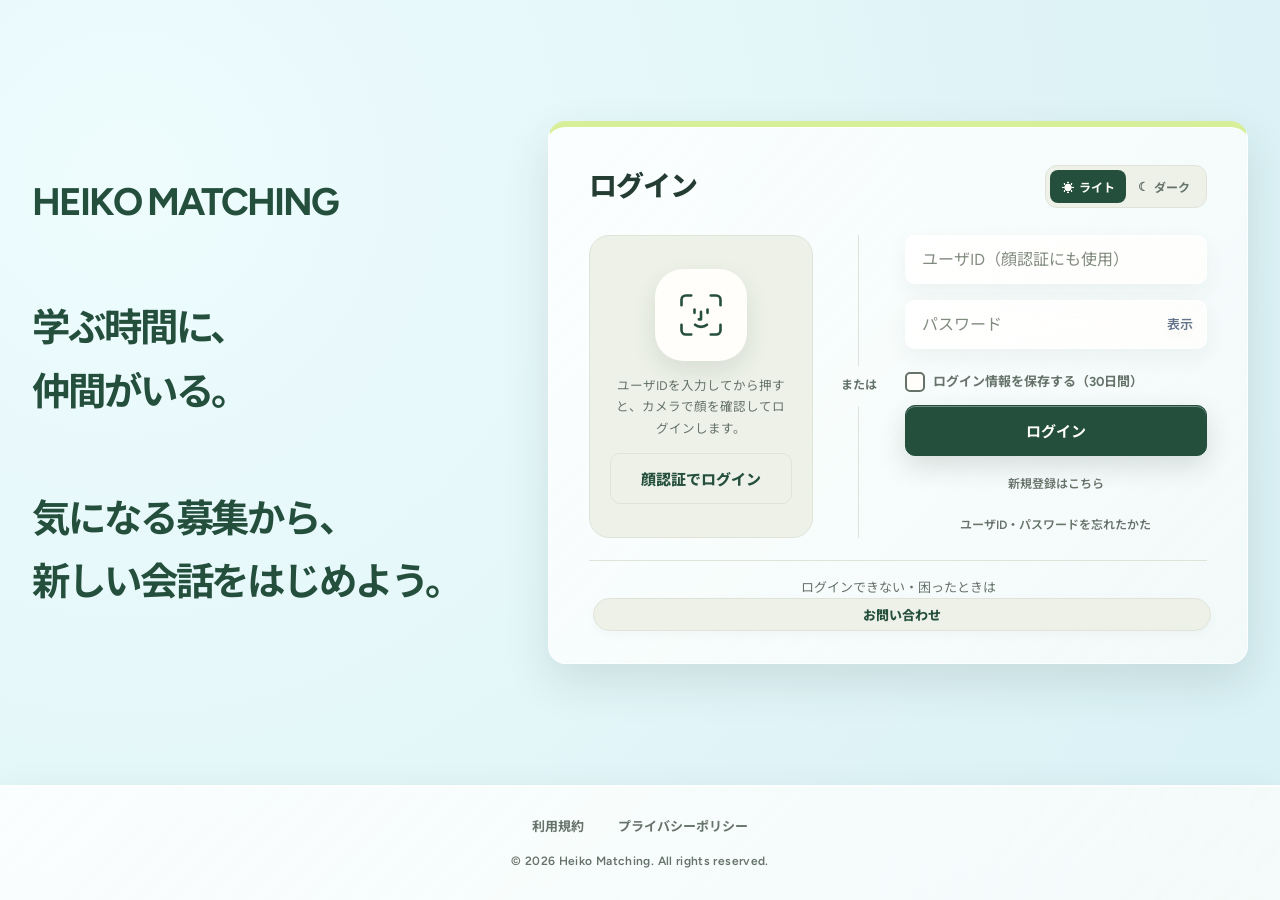
==== index.html @ cdd0db45 "feat: チャットの返信機能、リアクションの分離、スマホのホーム2列表示" ====
<!DOCTYPE html>

<html lang="ja">


<head>

    <meta charset="UTF-8">

    <meta name="viewport" content="width=device-width, initial-scale=1.0">

    <title>ログイン - 平工マッチング</title>


    <link rel="icon" href="icon-192.png">


    <link rel="preconnect" href="https://cdn.jsdelivr.net" crossorigin>

    <style>
        body {

            margin: 0;

            padding: 0;

            display: flex;

            flex-direction: column;

            min-height: 100dvh;

            background: radial-gradient(circle at 10% 20%, rgba(238, 252, 253, 1) 0%, rgba(218, 241, 245, 1) 90%);

            font-family: -apple-system, BlinkMacSystemFont, "Segoe UI", Roboto, "Helvetica Neue", Arial, sans-serif;

            -webkit-font-smoothing: antialiased;

        }


        .login-theme-switch {

            display: flex;

            width: max-content;

            margin: -18px -10px 18px auto;

            padding: 4px;

            border: 1px solid var(--ui-line);

            border-radius: 12px;

            background: var(--ui-soft);

            box-shadow: none;

        }


        .login-theme-switch button {

            display: inline-flex;

            align-items: center;

            justify-content: center;

            gap: 5px;

            width: auto;

            min-width: 76px;

            padding: 8px 10px;

            border-radius: 8px;

            background: transparent;

            color: var(--ui-muted);

            box-shadow: none;

            font-size: 12px;

        }


        .login-theme-switch button:hover {

            transform: none;

            background: var(--ui-paper);

            box-shadow: none;

        }


        .login-theme-switch button.is-active,
        .login-theme-switch button.is-active:hover {

            background: var(--ui-green);

            color: var(--ui-paper);

        }


        html[data-theme="dark"] body[data-page="index"] #form-title {

            color: var(--ui-ink);

        }


        html[data-theme="dark"] body[data-page="index"] .btn-flat,
        html[data-theme="dark"] body[data-page="index"] #auth-status,
        html[data-theme="dark"] body[data-page="index"] #password-rule-note,
        html[data-theme="dark"] body[data-page="index"] .code-hint {

            color: var(--ui-muted) !important;

        }


        html[data-theme="dark"] body[data-page="index"] input::placeholder {

            color: var(--ui-muted) !important;

        }


        html[data-theme="dark"] body[data-page="index"] .page-transition-overlay {

            background-color: var(--ui-bg);

        }


        .login-container {

            flex: 1;

            display: flex;

            justify-content: center;

            align-items: center;

            width: 100%;

            padding: 32px 24px;

            box-sizing: border-box;

        }


        .login-card {

            background-color: rgba(255, 255, 255, 0.85);

            backdrop-filter: blur(20px);

            -webkit-backdrop-filter: blur(20px);

            padding: 40px 32px;

            border-radius: 24px;

            border: 1px solid rgba(255, 255, 255, 0.6);

            box-shadow: 0 4px 6px -1px rgba(0, 0, 0, 0.01),

                0 20px 40px -4px rgba(24, 76, 92, 0.08);

            width: 100%;

            max-width: 400px;

            text-align: center;

            box-sizing: border-box;

        }


        h1 {

            color: #1e293b;

            margin-bottom: 30px;

            font-size: 1.75rem;

            font-weight: 800;

            letter-spacing: -0.02em;

        }


        .input-group {

            text-align: left;

        }


        .password-wrapper,

        .confirm-password-wrapper,

        .name-wrapper {

            position: relative;

            display: flex;

            align-items: center;

            width: 100%;

            box-sizing: border-box;

        }


        .confirm-password-wrapper,

        .name-wrapper {

            display: none;

        }


        input {

            width: 100%;

            padding: 14px 16px;

            margin-bottom: 16px;

            border: 1px solid rgba(0, 0, 0, 0.08);

            border-radius: 12px;

            box-sizing: border-box;

            font-size: 15px;

            background-color: rgba(248, 250, 252, 0.8);

            color: #1e293b;

            transition: all 0.25s cubic-bezier(0.4, 0, 0.2, 1);

            -webkit-appearance: none;

        }


        input::placeholder {

            color: #94a3b8;

        }


        input:focus {

            outline: none;

            border-color: #1cbdc5;

            background-color: #ffffff;

            box-shadow: 0 0 0 4px rgba(28, 189, 197, 0.15);

        }


        .password-input,

        .confirm-password-input {

            width: 100% !important;

            padding-right: 45px;

            box-sizing: border-box;

        }


        .toggle-password-btn,

        .toggle-confirm-btn {

            position: absolute;

            right: 14px;

            width: max-content;

            background: none !important;

            border: none !important;

            cursor: pointer;

            padding: 0;

            color: #64748b;

            font-size: 13px;

            font-weight: 600;

            line-height: 1;

            z-index: 10;

            margin-bottom: 16px;

            transition: color 0.2s;

        }


        .toggle-password-btn:hover,

        .toggle-confirm-btn:hover {

            color: #1cbdc5;

        }


        .message {

            min-height: 20px;

            margin-bottom: 16px;

            font-size: 13px;

            font-weight: 600;

            text-align: center;

        }


        .success {

            color: #10b981;

        }


        .error {

            color: #ef4444;

        }


        button {

            width: 100%;

            padding: 14px;

            border-radius: 12px;

            font-size: 15px;

            font-weight: 700;

            cursor: pointer;

            transition: all 0.25s cubic-bezier(0.4, 0, 0.2, 1);

            border: none;

            display: block;

            box-shadow: 0 4px 12px rgba(0, 0, 0, 0.03);

        }


        .btn-submit-primary {

            background: linear-gradient(135deg, #1a73e8 0%, #1557b0 100%);

            color: white;

            box-shadow: 0 4px 12px rgba(26, 115, 232, 0.2);

        }


        .remember-login-row {

            display: flex;

            align-items: center;

            justify-content: center;

            gap: 8px;

            margin: 0 0 12px;

            color: var(--ui-muted);

            font-size: 13px;

            font-weight: 700;

	            cursor: pointer;

	            position: relative;

        }


        .remember-login-row input {

            position: absolute;

            width: 1px !important;

            height: 1px !important;

            padding: 0 !important;

            margin: 0 !important;

            opacity: 0;

            clip-path: inset(50%);

        }

        .remember-login-checkmark {

            display: inline-grid;

            place-items: center;

            width: 20px;

            height: 20px;

            flex: 0 0 20px;

            border: 2px solid var(--ui-muted);

            border-radius: 5px;

            box-sizing: border-box;

            color: transparent;

            background: var(--ui-paper);

            font-size: 16px;

            font-weight: 900;

            line-height: 1;

            transition: background-color 160ms ease, border-color 160ms ease, color 160ms ease, transform 160ms ease;

        }

        .remember-login-row input:checked + .remember-login-checkmark {

            background: var(--ui-green) !important;

            border-color: var(--ui-green) !important;

            color: #ffffff;

            transform: scale(1.06);

        }

        .remember-login-row input:focus-visible + .remember-login-checkmark {

            outline: 3px solid color-mix(in srgb, var(--ui-green) 35%, transparent);

            outline-offset: 2px;
        }


        #face-login-btn {

            background: linear-gradient(135deg, #1cbdc5 0%, #119299 100%) !important;

            box-shadow: 0 4px 12px rgba(28, 189, 197, 0.25) !important;

            color: white;

        }


        #face-register-btn {

            background: linear-gradient(135deg, #e67e22 0%, #d35400 100%) !important;

            box-shadow: 0 4px 12px rgba(230, 126, 34, 0.25) !important;

            color: white;

        }


        button:hover {

            transform: translateY(-2px);

            opacity: 0.95;

            box-shadow: 0 6px 20px rgba(0, 0, 0, 0.1);

        }


        .btn-flat {

            background-color: transparent;

            color: #64748b;

            text-decoration: none;

            font-size: 13px;

            font-weight: 600;

            margin-top: 14px;

            box-shadow: none;

            display: inline-block;

            width: auto;

            padding: 6px 12px;

            border-radius: 8px;

            transition: all 0.2s ease;

        }


        .btn-flat:hover {

            background-color: rgba(28, 189, 197, 0.08);

            color: #1cbdc5;

            transform: none;

            box-shadow: none;

        }


        .camera-box {

            display: none;

            width: 100%;

            max-width: 400px;

            margin: 0 auto 20px auto;

            border-radius: 16px;

            overflow: hidden;

            box-shadow: 0 10px 25px rgba(28, 189, 197, 0.15);

            position: relative;

            aspect-ratio: 4 / 3;

            border: 2px solid rgba(28, 189, 197, 0.3);

            background-color: #000;

        }


        video {

            width: 100%;

            height: 100%;

            object-fit: cover;

            display: block;

            position: absolute;

            top: 0;

            left: 0;

            z-index: 1;

            background: #000;

        }


        /* 鏡像表示は枠ではなく映像と点に付ける（角丸の枠に付けると Safari で映像が描画されないことがある） */
        #camera-container video,

        #camera-container canvas {

            transform: scaleX(-1);

        }


        #camera-container.is-starting::after {

            content: "カメラを起動中...";

            position: absolute;

            inset: 0;

            display: flex;

            align-items: center;

            justify-content: center;

            z-index: 20;

            color: rgba(255, 255, 255, 0.85);

            font-size: 13px;

            font-weight: 700;

            pointer-events: none;

        }


        canvas#face-overlay {

            position: absolute;

            top: 0;

            left: 0;

            width: 100%;

            height: 100%;

            z-index: 10;

            pointer-events: none;

        }


        #auth-status {

            font-size: 13px;

            font-weight: 600;

            margin: 8px 0 0 0;

            min-height: 20px;

        }


        .page-transition-overlay {

            position: fixed;

            top: 0;

            left: 0;

            width: 100vw;

            height: 100vh;

            background-color: #ffffff;

            z-index: 9999;

            opacity: 0;

            pointer-events: none;

            transition: opacity 0.5s ease-in-out;

        }


        .page-transition-overlay.active {

            opacity: 1;

            pointer-events: auto;

        }


        .login-card.fade-out-exit {

            opacity: 0 !important;

            transform: scale(0.95) translateY(-10px) !important;

            filter: blur(8px) !important;

            transition: all 0.5s cubic-bezier(0.4, 0, 0.2, 1) !important;

        }


        .footer {

            background-color: transparent;

            padding: 28px 20px;

            width: 100%;

            box-sizing: border-box;

            margin-top: auto;

            border-top: 1px solid rgba(255, 255, 255, 0.5);

        }


        .footer-container {

            max-width: 1200px;

            margin: 0 auto;

            display: flex;

            flex-direction: column;

            align-items: center;

            gap: 12px;

        }


        .footer-links {

            display: flex;

            gap: 20px;

            justify-content: center;

            flex-wrap: wrap;

        }


        .footer-links a {

            color: #64748b;

            text-decoration: none;

            font-size: 13px;

            font-weight: 700;

            transition: all 0.2s ease;

            padding: 4px 8px;

            border-radius: 6px;

        }


        .footer-links a:hover {

            color: #1cbdc5;

            background: rgba(28, 189, 197, 0.08);

        }


        .copyright {

            color: #94a3b8;

            font-size: 0.75rem;

            margin: 0;

            font-weight: 600;

            letter-spacing: 0.03em;

        }


        #verify-section,

        #forgot-password-section {

            display: none;

        }


        .code-hint {

            font-size: 12.5px;

            color: #64748b;

            margin-bottom: 16px;

            line-height: 1.6;

        }


        @media screen and (max-width: 480px) {

            .login-container {

                padding: 16px;

            }


            .login-card {

                padding: 32px 20px;

                border-radius: 20px;

            }


            h1 {

                font-size: 1.5rem;

                margin-bottom: 24px;

            }


            .footer-links {

                gap: 12px 16px;

            }

        }

    </style>

    <link rel="manifest" href="manifest.json">

    <meta name="theme-color" content="#0284c7">

    <link rel="apple-touch-icon" href="icon-192.png">

    <link rel="preconnect" href="https://fonts.googleapis.com">
    <link rel="preconnect" href="https://fonts.gstatic.com" crossorigin>
    <link rel="stylesheet" href="https://fonts.googleapis.com/css2?family=Figtree:wght@400..800&family=Noto+Sans+JP:wght@400..800&display=swap">
    <link rel="stylesheet" href="theme.css?v=20261127u">

    <style>
        #remember-login:checked + .remember-login-checkmark {
            background: #0ea5e9 !important;
            border-color: #38bdf8 !important;
            color: transparent !important;
            box-shadow: 0 0 0 3px rgba(56, 189, 248, 0.22) !important;
        }

        /* チェックの印は文字（✓）ではなく線で描く。フォントによって位置がずれないよう、枠の中央に固定する */
        .remember-login-checkmark { position: relative; font-size: 0 !important; }
        .remember-login-checkmark::after {
            content: "";
            position: absolute;
            left: 50%;
            top: 45%;
            width: 5px;
            height: 10px;
            border: solid #ffffff;
            border-width: 0 2.5px 2.5px 0;
            transform: translate(-50%, -50%) rotate(45deg) scale(0);
            transition: transform 180ms cubic-bezier(.34,1.56,.64,1);
        }
        #remember-login:checked + .remember-login-checkmark::after {
            transform: translate(-50%, -50%) rotate(45deg) scale(1);
        }
    </style>
    <script src="ui.js?v=20261127u"></script>
    <script src="face-camera.js?v=20261118lazy"></script>
</head>


<body data-page="index">

    <div id="transition-overlay" class="page-transition-overlay"></div>


    <div class="login-container">


        <div class="login-card">

            <div class="login-card-head">
            <div class="login-theme-switch" role="group" aria-label="表示テーマを切り替える">

                <button type="button" id="login-theme-light" onclick="setLoginTheme('light')" aria-pressed="false">

                    <span aria-hidden="true">☀</span><span>ライト</span>

                </button>

                <button type="button" id="login-theme-dark" onclick="setLoginTheme('dark')" aria-pressed="false">

                    <span aria-hidden="true">☾</span><span>ダーク</span>

                </button>

            </div>

            <h1 id="form-title">ログイン</h1>
            </div>

            <!-- 広い画面では、左：顔認証、右：ユーザID・パスワード の2列にする -->
            <div class="login-body">
            <div class="login-face-col">
            <div class="login-face-visual" aria-hidden="true">
                <svg viewBox="0 0 48 48" fill="none" stroke="currentColor" stroke-width="2.4" stroke-linecap="round" stroke-linejoin="round">
                    <path d="M6 15V10a4 4 0 0 1 4-4h5M33 6h5a4 4 0 0 1 4 4v5M42 33v5a4 4 0 0 1-4 4h-5M15 42h-5a4 4 0 0 1-4-4v-5"/>
                    <path d="M18 19v3M30 19v3M24 21v7h-2M18.5 33c3 2.6 8 2.6 11 0"/>
                </svg>
            </div>
            <p class="login-face-caption">ユーザIDを入力してから押すと、<br>カメラで顔を確認してログインします。</p>


            <div id="camera-container" class="camera-box">

                <video id="video" autoplay playsinline muted></video>

                <canvas id="face-overlay"></canvas>

            </div>


            <div id="face-auth-section" style="margin-bottom: 20px; text-align: center;">

                <button type="button" id="face-login-btn" style="margin-bottom: 5px;">顔認証でログイン</button>

                <button type="button" id="face-register-btn"
                    style="margin-bottom: 5px; display: none;">顔情報を撮影・登録</button>
                <p id="auth-status" style="color: #64748b;"></p>

            </div>


            </div>
            <div class="login-divider" aria-hidden="true"><span>または</span></div>
            <div class="login-form-col">
			<form id="auth-form" autocomplete="on" novalidate onsubmit="handleAuthenticationSubmit(event)">
            <div class="input-group">

                <input type="text" id="login-userid" aria-label="ユーザID" name="username" maxlength="64" placeholder="ユーザID（顔認証にも使用）" autocomplete="username" autocapitalize="none" autocorrect="off" spellcheck="false">


                <div class="name-wrapper" id="name-wrapper">

                    <input type="text" id="display-name" aria-label="表示名（ニックネーム）" name="nickname" maxlength="50" placeholder="表示名（ニックネーム）" autocomplete="nickname">

                </div>

                <div class="name-wrapper" id="reg-email-wrapper">

                    <input type="email" id="reg-email" aria-label="メールアドレス" name="email" maxlength="254" placeholder="メールアドレス（認証コード送信用）" autocomplete="email" inputmode="email" autocapitalize="none" autocorrect="off" spellcheck="false">

                </div>


                <div class="password-wrapper">
                    <input type="password" id="password" aria-label="パスワード" name="password" placeholder="パスワード" class="password-input" maxlength="128" autocomplete="current-password">
                    <button type="button" id="toggle-password" onclick="togglePasswordVisibility()"
                        class="toggle-password-btn">表示</button>
                </div>


                <div class="confirm-password-wrapper">
                    <input type="password" id="confirm-password" aria-label="パスワード（確認）" name="confirm-password" placeholder="パスワード（確認）" class="confirm-password-input" maxlength="128" autocomplete="new-password">
                    <button type="button" id="toggle-confirm" onclick="toggleconfirmVisibility()"
                        class="toggle-confirm-btn">表示</button>
                </div>

                <p id="password-rule-note" style="display:none; margin:-4px 2px 14px; color:#64748b; font-size:12px; line-height:1.65;">
                    半角4文字以上で、英大文字・英小文字・数字・記号を各1文字以上含めてください。同じ数字4桁の繰り返しや、1234・4321のような4桁の連番は使用できません。
                </p>

                <div id="message" class="message"></div>


                <div class="button-group" style="text-align: center;">

                    <div id="login-section">

                        <label class="remember-login-row" for="remember-login">

                            <input type="checkbox" id="remember-login">

                            <span class="remember-login-checkmark" aria-hidden="true">✓</span>

                            <span>ログイン情報を保存する（30日間）</span>

                        </label>

                        <button type="submit" class="btn-submit-primary">ログイン</button>

                        <button type="button" class="btn-flat" onclick="toggleMode('register')">新規登録はこちら</button>

                        <br>

                        <button type="button" class="btn-flat" onclick="showForgotPasswordForm()">ユーザID・パスワードを忘れたかた</button>

                    </div>


                    <div id="register-section" style="display: none;">

                        <button type="submit" class="btn-submit-primary"
                            style="background: linear-gradient(135deg, #10b981 0%, #059669 100%); box-shadow: 0 4px 12px rgba(16, 185, 129, 0.25);"
                            >認証コードを送信する</button>
                        <button type="button" class="btn-flat" onclick="toggleMode('login')">ログインに戻る</button>

                    </div>


                    <div id="verify-section">

                        <p class="code-hint">入力されたメールアドレス宛に、6桁の認証コードを送信しました。ご確認のうえ、下に入力してください。（10分間有効）</p>

                        <p class="code-hint">※迷惑メールフォルダに入る場合があります。届かない場合は「コードを再送する」を押してください。</p>

                        <input type="text" id="verify-code" aria-label="認証コード（6桁）" placeholder="認証コード（6桁）" inputmode="numeric" autocomplete="one-time-code" maxlength="6">

                        <button type="button" class="btn-submit-primary"
                            style="background: linear-gradient(135deg, #10b981 0%, #059669 100%); box-shadow: 0 4px 12px rgba(16, 185, 129, 0.25);"
                            onclick="runAuthAction(handleVerifyCode)">認証して登録完了</button>
                        <button type="button" class="btn-flat" onclick="runAuthAction(resendCode)">コードを再送する</button>

                        <br>

                        <button type="button" class="btn-flat" onclick="toggleMode('login')">ログインに戻る</button>

                    </div>


                    <div id="forgot-password-section">

                        <p class="code-hint">登録したときのメールアドレスを入力してください。ユーザIDと、パスワード再設定ページのURLをメールでお送りします。</p>
                        <input type="email" id="forgot-email" aria-label="登録したメールアドレス" placeholder="登録したメールアドレス" maxlength="254" autocomplete="email" inputmode="email" autocapitalize="none" autocorrect="off" spellcheck="false">

                        <button type="button" class="btn-submit-primary" onclick="runAuthAction(submitForgotPassword)">メールを送信</button>

                        <button type="button" class="btn-flat" onclick="hideForgotPasswordForm()">キャンセル</button>

                    </div>

                </div>

            </div>

			</form>
            </div>
            </div>
            <p class="login-contact">ログインできない・困ったときは <button type="button" class="login-contact-btn" onclick="openContact()" data-no-busy>お問い合わせ</button></p>
        </div>

    </div>


    <!-- お問い合わせ（ログインできない人も送れる） -->
    <dialog id="contact-dialog" class="contact-dialog" aria-labelledby="contact-title">
        <form id="contact-form" novalidate onsubmit="submitContact(event)">
            <div class="contact-head">
                <h2 id="contact-title">お問い合わせ</h2>
                <button type="button" class="contact-close" onclick="closeContact()" aria-label="閉じる" data-no-busy>×</button>
            </div>
            <p class="contact-lead">ログインできない、利用停止について知りたいなど、困ったことがあれば送ってください。管理者が確認し、入力したメールアドレスに返信します。</p>
            <label class="contact-field"><span>種類</span>
                <select id="contact-category" required>
                    <option value="">選んでください</option>
                    <option>ログインできない</option>
                    <option>メールが届かない</option>
                    <option>ユーザID・パスワード</option>
                    <option>利用停止について</option>
                    <option>不具合の報告</option>
                    <option>その他</option>
                </select>
            </label>
            <div class="contact-row">
                <label class="contact-field"><span>お名前</span><input id="contact-name" maxlength="50" autocomplete="name" required></label>
                <label class="contact-field"><span>ユーザID（わかれば）</span><input id="contact-userid" maxlength="64" autocomplete="username" autocapitalize="none" spellcheck="false"></label>
            </div>
            <label class="contact-field"><span>返信用のメールアドレス</span><input id="contact-email" type="email" maxlength="254" autocomplete="email" inputmode="email" autocapitalize="none" spellcheck="false" required></label>
            <label class="contact-field"><span>内容</span><textarea id="contact-message" maxlength="2000" rows="5" required placeholder="いつ・どの画面で・どうなったかを書いてもらえると早く対応できます"></textarea></label>
            <input id="contact-website" class="contact-hp" tabindex="-1" autocomplete="off" aria-hidden="true">
            <p id="contact-msg" class="contact-msg" aria-live="polite"></p>
            <button type="submit" class="btn-submit-primary contact-submit" data-busy-label="送信中…">送信する</button>
        </form>
    </dialog>

    <footer class="footer">

        <div class="footer-container">

            <div class="footer-links">
                <a href="terms.html">利用規約</a>
                <a href="privacy.html">プライバシーポリシー</a>

            </div>

            <p class="copyright">&copy; 2026 Heiko Matching. All rights reserved.</p>

        </div>

    </footer>


    <script>
        function getActiveLoginTheme() {

            const selected = document.documentElement.getAttribute("data-theme");

            if (selected === "light" || selected === "dark") return selected;

            return window.matchMedia && window.matchMedia("(prefers-color-scheme: dark)").matches ? "dark" : "light";

        }


        function syncLoginThemeButtons() {

            const activeTheme = getActiveLoginTheme();

            const lightButton = document.getElementById("login-theme-light");

            const darkButton = document.getElementById("login-theme-dark");

            if (lightButton) {

                const isLight = activeTheme === "light";

                lightButton.classList.toggle("is-active", isLight);

                lightButton.setAttribute("aria-pressed", String(isLight));

            }

            if (darkButton) {

                const isDark = activeTheme === "dark";

                darkButton.classList.toggle("is-active", isDark);

                darkButton.setAttribute("aria-pressed", String(isDark));

            }

            const themeColor = document.querySelector('meta[name="theme-color"]');

            if (themeColor) themeColor.content = activeTheme === "dark" ? "#101522" : "#f5f4ee";

        }


        function setLoginTheme(theme) {

            window.applyThemePreference(theme);

            syncLoginThemeButtons();

        }


        document.addEventListener("DOMContentLoaded", syncLoginThemeButtons);

        if (window.matchMedia) {

            const loginColorScheme = window.matchMedia("(prefers-color-scheme: dark)");

            if (loginColorScheme.addEventListener) loginColorScheme.addEventListener("change", syncLoginThemeButtons);

        }


        const GAS_URL = "https://script.google.com/macros/s/AKfycbyQgkizdGw9MiZjxtlxAHpfMXw5ehLfj9HkzDcR9YLRo1Cm11kfEp4cWYqnNBdDR96w/exec";


        let videoStream = null;

        let faceMesh = null;
        let faceMeshReady = null;

        let lastLandmarks = null;

        let faceFrameRequest = null;

        let faceFrameCallback = null;

        let faceProcessing = false;

        let lastFaceCheck = 0;

        let cameraStartPromise = null;

        let cameraSession = 0;

        let lastFaceSeen = 0;

        const faceCheckInterval = /Android|iPhone|iPad|iPod/i.test(navigator.userAgent) ? 100 : 66;

        let faceSamples = [];

        let collectingFaceSamples = false;

        let lastFaceSampleAt = 0;

        let faceLoginTimer = null;

        let faceRegisterTimer = null;

        let faceLoginBusy = false;

        let savedFeaturesText = "";

        let isCapturing = false;

        let pendingUserId = "";


        function compactFaceLandmarks(landmarks) {

            if (!Array.isArray(landmarks)) return [];

            return landmarks.map(point => ({

                x: Number(Number(point.x || 0).toFixed(5)),

                y: Number(Number(point.y || 0).toFixed(5)),

                z: Number(Number(point.z || 0).toFixed(5))

            }));

        }


        async function postGas(payload, timeoutMs = 15000) {
            const controller = new AbortController();

            const timeoutId = setTimeout(() => controller.abort(), timeoutMs);

            try {

                const res = await fetch(GAS_URL, {

                    method: "POST",

                    body: JSON.stringify(payload),

                    signal: controller.signal

                });

                if (!res.ok) throw new Error(`HTTP ${res.status}`);

                return await res.json();

            } finally {

                clearTimeout(timeoutId);

            }

        }

        function hasWeakNumberSequence(password) {
            const numberRuns = String(password).match(/\d{4,}/g) || [];
            return numberRuns.some(run => {
                for (let i = 0; i <= run.length - 4; i++) {
                    const digits = run.slice(i, i + 4).split("").map(Number);
                    const same = digits.every(digit => digit === digits[0]);
                    const ascending = digits.slice(1).every((digit, index) => digit === (digits[index] + 1) % 10);
                    const descending = digits.slice(1).every((digit, index) => digit === (digits[index] + 9) % 10);
                    if (same || ascending || descending) return true;
                }
                return false;
            });
        }

        function validatePassword(password) {
            if (password.length < 4) return "パスワードは4文字以上で入力してください";
            if (password.length > 128) return "パスワードは128文字以内で入力してください";
            if (!/^[\x21-\x7E]+$/.test(password)) return "パスワードは半角英数字・記号のみ使用できます";
            if (!/[A-Z]/.test(password)) return "パスワードに英大文字を1文字以上含めてください";
            if (!/[a-z]/.test(password)) return "パスワードに英小文字を1文字以上含めてください";
            if (!/[0-9]/.test(password)) return "パスワードに数字を1文字以上含めてください";
            if (!/[^A-Za-z0-9]/.test(password)) return "パスワードに記号を1文字以上含めてください";
            if (hasWeakNumberSequence(password)) return "同じ数字4桁の繰り返しや、1234・4321のような4桁の連番は使用できません";
            return "";
        }

        // 新規登録のユーザーIDの決まり。サーバー側（matching.gs の isAllowedNewUserId）と同じ条件にする。
        // ログイン時には使わない。過去に日本語などで登録した人が入れなくなるため
        function validateUserId(userId) {
            if (userId.length < 3) return "ユーザーIDは3文字以上で入力してください";
            if (userId.length > 64) return "ユーザーIDは64文字以内で入力してください";
            if (!/^[A-Za-z0-9_-]+$/.test(userId)) {
                return "ユーザーIDは半角の英数字・アンダースコア（_）・ハイフン（-）だけで入力してください";
            }
            return "";
        }

        function drawFeatures(landmarks) {

            const canvas = document.getElementById('face-overlay');

            const video = document.getElementById('video');

            const ctx = canvas.getContext('2d');


            const rect = video.getBoundingClientRect();

            const dpr = Math.min(window.devicePixelRatio || 1, 2);

            const width = Math.max(1, Math.round(rect.width));

            const height = Math.max(1, Math.round(rect.height));

            const pixelWidth = Math.round(width * dpr);

            const pixelHeight = Math.round(height * dpr);


            if (canvas.width !== pixelWidth || canvas.height !== pixelHeight) {

                canvas.width = pixelWidth;

                canvas.height = pixelHeight;

                canvas.style.width = `${width}px`;

                canvas.style.height = `${height}px`;

            }


            ctx.setTransform(1, 0, 0, 1, 0, 0);

            ctx.clearRect(0, 0, canvas.width, canvas.height);

            if (!landmarks) return;


            ctx.setTransform(dpr, 0, 0, dpr, 0, 0);


            const vWidth = video.videoWidth || 320;

            const vHeight = video.videoHeight || 240;


            const scale = Math.max(width / vWidth, height / vHeight);

            const renderWidth = vWidth * scale;

            const renderHeight = vHeight * scale;

            const offsetX = (width - renderWidth) / 2;

            const offsetY = (height - renderHeight) / 2;


            ctx.fillStyle = "#00FF00";

            for (let i = 0; i < landmarks.length; i++) {

                const pt = landmarks[i];

                const x = pt.x * renderWidth + offsetX;

                const y = pt.y * renderHeight + offsetY;

                ctx.beginPath();

                ctx.arc(x, y, 1.5, 0, 2 * Math.PI);

                ctx.fill();

            }

        }


        async function checkFace() {

            const video = document.getElementById('video');

            if (!faceMesh || !videoStream || faceProcessing || video.readyState < 2) return;


            const now = performance.now();

            if (now - lastFaceCheck < faceCheckInterval) return;


            faceProcessing = true;

            lastFaceCheck = now;

            try {

                await faceMesh.send({ image: video });

            } catch (err) {

                if (videoStream) {

                    lastLandmarks = null;

                    drawFeatures(null);

                }

            } finally {

                faceProcessing = false;

            }

        }


        function scheduleFaceFrame(session) {

            const video = document.getElementById('video');

            if (!videoStream || session !== cameraSession) return;


            if (typeof video.requestVideoFrameCallback === "function") {

                faceFrameCallback = video.requestVideoFrameCallback(async () => {

                    if (session !== cameraSession) return;

                    await checkFace();

                    scheduleFaceFrame(session);

                });

                return;

            }


            faceFrameRequest = requestAnimationFrame(async (time) => {

                if (session !== cameraSession) return;

                if (time - lastFaceCheck >= faceCheckInterval) await checkFace();

                scheduleFaceFrame(session);

            });

        }


        function stopFaceLoop() {

            const video = document.getElementById('video');

            if (faceFrameRequest !== null) {

                cancelAnimationFrame(faceFrameRequest);

                faceFrameRequest = null;

            }

            if (faceFrameCallback !== null && typeof video.cancelVideoFrameCallback === "function") {

                video.cancelVideoFrameCallback(faceFrameCallback);

                faceFrameCallback = null;

            }

        }


        function initFaceMesh() {

            if (faceMesh) return;

            faceMesh = new FaceMesh({

                locateFile: (file) => `https://cdn.jsdelivr.net/npm/@mediapipe/face_mesh@0.4.1633559619/${file}`

            });

            faceMesh.setOptions({

                maxNumFaces: 1,

                refineLandmarks: true,

                minDetectionConfidence: 0.5,

                minTrackingConfidence: 0.5

            });

            faceMesh.onResults((results) => {

                if (results.multiFaceLandmarks && results.multiFaceLandmarks.length > 0) {

                    lastLandmarks = results.multiFaceLandmarks[0];

                    const now = performance.now();

                    lastFaceSeen = now;

                    if (collectingFaceSamples && now - lastFaceSampleAt >= 350) {

                        faceSamples.push(compactFaceLandmarks(lastLandmarks));

                        if (faceSamples.length > 5) faceSamples.shift();

                        lastFaceSampleAt = now;

                    }

                    drawFeatures(lastLandmarks);

                } else {

                    if (performance.now() - lastFaceSeen > 500) lastLandmarks = null;

                    drawFeatures(null);

                }

            });

            // モデルの準備前に send() すると、そのたびに初期化（大きなファイルの読み込み）がやり直されるため、
            // 初期化は一度だけ行い、終わるまでフレームを送らない
            faceMeshReady = faceMesh.initialize();

        }


        async function startCamera() {

            if (videoStream && HeikoFaceCamera.isLive(videoStream)) {

                document.getElementById('camera-container').style.display = "block";

                return true;

            }

            // 止まったままのストリームを使い回すと黒い画面になるので、作り直す
            if (videoStream) releaseCamera();

            if (cameraStartPromise) return cameraStartPromise;


            cameraStartPromise = startCameraInternal();

            try {

                return await cameraStartPromise;

            } finally {

                cameraStartPromise = null;

            }

        }


        async function startCameraInternal() {

            const container = document.getElementById('camera-container');

            const video = document.getElementById('video');

            const authStatus = document.getElementById('auth-status');

            const session = ++cameraSession;

            container.style.display = "block";
            container.classList.add("is-starting");
            authStatus.innerText = "顔認証の準備をしています...";
            authStatus.style.color = "#0095f6";

            try {

                await HeikoFaceCamera.loadFaceMesh();

                initFaceMesh();

            } catch (err) {

                if (session !== cameraSession) return false;

                container.classList.remove("is-starting");

                container.style.display = "none";


                authStatus.innerText = "顔認証の部品を読み込めませんでした。通信環境を確認して、ページを再読み込みしてください。";

                authStatus.style.color = "#ef4444";

                return false;

            }

            // 読み込み中にキャンセルされたらカメラは起動しない
            if (session !== cameraSession) return false;

            container.style.display = "block";

            container.classList.add("is-starting");

            authStatus.innerText = "カメラを起動しています...";

            authStatus.style.color = "#64748b";


            try {

                const stream = await HeikoFaceCamera.open(video, { isCancelled: () => session !== cameraSession });

                videoStream = stream;

                HeikoFaceCamera.watch(stream, () => {

                    if (videoStream !== stream) return;

                    stopCamera();

                    authStatus.innerText = "カメラが停止しました。もう一度ボタンを押してください。";

                    authStatus.style.color = "#ef4444";

                });

                authStatus.innerText = "顔認証の準備をしています...";

                authStatus.style.color = "#64748b";

                try {

                    await faceMeshReady;

                } catch (initError) {

                    if (session !== cameraSession) return false;

                    faceMesh = null;

                    faceMeshReady = null;

                    stopCamera();

                    authStatus.innerText = "顔認証の部品を読み込めませんでした。通信環境を確認して、もう一度お試しください。";

                    authStatus.style.color = "#ef4444";

                    return false;

                }

                if (session !== cameraSession) return false;

                container.classList.remove("is-starting");

                lastFaceCheck = 0;

                scheduleFaceFrame(session);

                authStatus.innerText = "";

                return true;

            } catch (err) {

                // 途中でキャンセルされた場合は stopCamera 側で画面を片付け済み
                if (session !== cameraSession) return false;

                HeikoFaceCamera.detach(video);

                container.classList.remove("is-starting");

                container.style.display = "none";

                authStatus.innerText = HeikoFaceCamera.describeError(err);

                authStatus.style.color = "#ef4444";

                return false;

            }

        }


        function releaseFaceLoginButton() {

            faceLoginBusy = false;

            document.getElementById('face-login-btn').disabled = false;

        }


        function releaseCamera() {

            cameraSession++;

            stopFaceLoop();

            if (videoStream) HeikoFaceCamera.stopStream(videoStream);

            videoStream = null;

            HeikoFaceCamera.detach(document.getElementById('video'));

            lastLandmarks = null;

            lastFaceSeen = 0;

            faceProcessing = false;

        }


        function stopCamera() {

            releaseCamera();

            collectingFaceSamples = false;

            isCapturing = false;

            if (faceRegisterTimer !== null) {

                clearInterval(faceRegisterTimer);

                faceRegisterTimer = null;

            }

            if (faceLoginTimer !== null) {

                clearTimeout(faceLoginTimer);

                faceLoginTimer = null;

                releaseFaceLoginButton();

            }

            const container = document.getElementById('camera-container');

            container.classList.remove("is-starting");

            container.style.display = "none";

            drawFeatures(null);

        }


        function toggleMode(mode) {

            const title = document.getElementById("form-title");

            const nameWrapper = document.getElementById("name-wrapper");

            const regEmailWrapper = document.getElementById("reg-email-wrapper");

            const confirmWrapper = document.querySelector(".confirm-password-wrapper");

            const loginSec = document.getElementById("login-section");

            const registerSec = document.getElementById("register-section");

            const verifySec = document.getElementById("verify-section");

            const forgotSec = document.getElementById("forgot-password-section");

            const msg = document.getElementById("message");

            const faceLoginBtn = document.getElementById("face-login-btn");

            const faceRegBtn = document.getElementById("face-register-btn");

            const authStatus = document.getElementById("auth-status");
            const loginUserId = document.getElementById("login-userid");
            const passwordInput = document.getElementById("password");
            const confirmPasswordInput = document.getElementById("confirm-password");
            const passwordRuleNote = document.getElementById("password-rule-note");

            msg.innerText = "";

            authStatus.innerText = "";

            verifySec.style.display = "none";

            forgotSec.style.display = "none";


            if (mode === 'register') {

                title.innerText = "新規登録";

                nameWrapper.style.display = "flex";

                regEmailWrapper.style.display = "flex";

                confirmWrapper.style.display = "flex";
                passwordRuleNote.style.display = "block";
                passwordInput.setAttribute("autocomplete", "new-password");
                confirmPasswordInput.setAttribute("autocomplete", "new-password");

                loginSec.style.display = "none";

                registerSec.style.display = "block";

                loginUserId.style.display = "block";


                faceLoginBtn.style.display = "none";

                faceRegBtn.style.display = "inline-block";


                authStatus.innerText = "「顔情報を撮影・登録」ボタンを押すとカメラが起動します。";

                authStatus.style.color = "#64748b";

            } else {

                title.innerText = "ログイン";

                nameWrapper.style.display = "none";

                regEmailWrapper.style.display = "none";

                confirmWrapper.style.display = "none";
                passwordRuleNote.style.display = "none";
                passwordInput.setAttribute("autocomplete", "current-password");
                confirmPasswordInput.setAttribute("autocomplete", "new-password");

                loginSec.style.display = "block";

                registerSec.style.display = "none";

                loginUserId.style.display = "block";


                document.getElementById("confirm-password").value = "";

                document.getElementById("display-name").value = "";

                document.getElementById("reg-email").value = "";


                faceLoginBtn.style.display = "inline-block";

                faceRegBtn.style.display = "none";

                stopCamera();

            }

        }


        document.getElementById('face-register-btn').addEventListener('click', async () => {

            const authStatus = document.getElementById('auth-status');

            if (isCapturing || cameraStartPromise) return;


            if (!videoStream || !HeikoFaceCamera.isLive(videoStream)) {

                const started = await startCamera();

                if (!started) return;

                authStatus.innerText = "カメラが起動しました。正面を向いてもう一度ボタンを押すと撮影されます。";

                authStatus.style.color = "#1a73e8";

                return;

            }


            isCapturing = true;

            let seconds = 3;

            authStatus.innerText = `${seconds}秒後に自動で顔スキャンを実行します。正面を向いてください。`;

            authStatus.style.color = "#e67e22";


            clearInterval(faceRegisterTimer);

            faceRegisterTimer = setInterval(() => {

                seconds--;

                if (seconds > 0) {

                    authStatus.innerText = `${seconds}秒後に自動で顔スキャンを実行します。正面を向いてください。`;

                } else {

                    clearInterval(faceRegisterTimer);

                    faceRegisterTimer = null;

                    captureFace();

                }

            }, 1000);

        });


        function captureFace() {

            const authStatus = document.getElementById('auth-status');

            if (!lastLandmarks) {

                authStatus.innerText = "顔を検出できずスキャンに失敗しました。もう一度ボタンを押してやり直してください。";

                authStatus.style.color = "#ef4444";

                isCapturing = false;

                return;

            }

            savedFeaturesText = JSON.stringify(compactFaceLandmarks(lastLandmarks));

            stopCamera();

            authStatus.innerText = "顔情報の撮影が完了しました。「認証コードを送信する」を押してください。";

            authStatus.style.color = "#10b981";

            isCapturing = false;

        }


        document.getElementById('face-login-btn').addEventListener('click', async () => {

            if (faceLoginBusy) return;

            const userId = document.getElementById('login-userid').value.trim();

            const authStatus = document.getElementById('auth-status');

            if (!userId) {

                authStatus.innerText = "顔認証前にユーザーIDを入力してください。";

                authStatus.style.color = "#ef4444";

                document.getElementById('login-userid').focus();

                return;

            }


            faceLoginBusy = true;

            document.getElementById('face-login-btn').disabled = true;

            const started = await startCamera();

            if (!started) {

                releaseFaceLoginButton();

                return;

            }

            faceSamples = [];

            lastFaceSampleAt = 0;

            collectingFaceSamples = true;

            authStatus.innerText = "3秒後に顔を確認します。正面を向いてください。";

            authStatus.style.color = "#1a73e8";


            faceLoginTimer = setTimeout(async () => {

                faceLoginTimer = null;

                collectingFaceSamples = false;

                let keepLocked = false;

                try {

                    if (!lastLandmarks || faceSamples.length < 2) {

                        stopCamera();

                        authStatus.innerText = "顔を検出できずスキャンに失敗しました。明るい場所で正面を向いて、もう一度お試しください。";

                        authStatus.style.color = "#ef4444";

                        return;

                    }


                    const currentLandmarks = compactFaceLandmarks(lastLandmarks);

                    const currentFeaturesSamples = faceSamples.slice();

                    stopCamera();


                    authStatus.innerText = "AIデータ解析中...";

                    authStatus.style.color = "#e67e22";


                    const result = await postGas({

                        mode: "verify_face_for_user",

                        userId: userId,

                        currentFeatures: currentLandmarks,

                        currentFeaturesSamples: currentFeaturesSamples

                    });


                    if (result.status === "success" && result.message && result.message.email) {

                        keepLocked = true;

                        saveHeikoAuthSession(result.message, document.getElementById("remember-login").checked);


                        authStatus.innerText = `認証成功！こんにちは、${result.message.name}さん。`;

                        authStatus.style.color = "#10b981";


                        document.querySelector('.login-card').classList.add('fade-out-exit');

                        document.getElementById('transition-overlay').classList.add('active');

                        setTimeout(() => {

                            window.location.href = "main.html";

                        }, 500);

                    } else {

                        authStatus.innerText = "顔認証失敗: " + (result.message || "もう一度お試しください。");

                        authStatus.style.color = "#ef4444";

                    }

                } catch (err) {

                    authStatus.innerText = "通信エラーが発生しました。";

                    authStatus.style.color = "#ef4444";

                } finally {

                    if (!keepLocked) releaseFaceLoginButton();

                }

            }, 3000);

        });


        function handleAuthenticationSubmit(event) {
            event.preventDefault();

            const verifySection = document.getElementById("verify-section");
            const forgotSection = document.getElementById("forgot-password-section");
            const registerSection = document.getElementById("register-section");
            const isVisible = (section) => section && window.getComputedStyle(section).display !== "none";

            if (isVisible(verifySection)) {
                runAuthAction(handleVerifyCode);
                return;
            }
            if (isVisible(forgotSection)) {
                runAuthAction(submitForgotPassword);
                return;
            }
            if (isVisible(registerSection)) {
                runAuthAction(handleRegister);
                return;
            }
            runAuthAction(handleLogin);
        }

        // ボタンの連打やEnterの連続入力で、登録・ログインの通信が二重に送られないようにする
        let authActionBusy = false;

        async function runAuthAction(action) {
            if (authActionBusy) return;
            authActionBusy = true;
            try {
                await action();
            } finally {
                authActionBusy = false;
            }
        }

        async function handleLogin() {

            const userId = document.getElementById("login-userid").value.trim();

            const password = document.getElementById("password").value.trim();

            if (!userId || !password) return updateMsg("入力してください", "error");


            try {

                updateMsg("ログイン処理中...", "");

                const result = await postGas({

                    mode: "login",

                    email: userId,

                    password

                });


                if (result.status === "success") {

                    saveHeikoAuthSession(result.message, document.getElementById("remember-login").checked);


                    updateMsg("ログイン成功", "success");


                    document.querySelector('.login-card').classList.add('fade-out-exit');

                    document.getElementById('transition-overlay').classList.add('active');

                    setTimeout(() => {

                        window.location.href = "main.html";

                    }, 500);

                } else {

                    updateMsg(result.message, "error");

                }

            } catch (e) {

                updateMsg("通信エラーが発生しました。", "error");

            }

        }


        async function handleRegister() {

            const userId = document.getElementById("login-userid").value.trim();

            const name = document.getElementById("display-name").value.trim();

            const email = document.getElementById("reg-email").value.trim();

            const password = document.getElementById("password").value;
            const confirm = document.getElementById("confirm-password").value;

            if (!userId || !name || !email || !password || !confirm) return updateMsg("全項目を入力してください", "error");
            const userIdError = validateUserId(userId);
            if (userIdError) return updateMsg(userIdError, "error");
            const passwordError = validatePassword(password);
            if (passwordError) return updateMsg(passwordError, "error");
            if (password !== confirm) return updateMsg("パスワードが一致しません", "error");
            if (!email.includes("@")) return updateMsg("メールアドレスの形式が正しくありません", "error");


            try {

                updateMsg("送信中...", "");

                const result = await postGas({

                    mode: "register",

                    userId: userId,

                    name: name,

                    email: email,

                    password: password,

                    faceFeatures: savedFeaturesText

                }, 25000);


                if (result.status === "success") {

                    pendingUserId = userId;

                    document.getElementById("register-section").style.display = "none";

                    document.getElementById("verify-section").style.display = "block";

                    document.getElementById("form-title").innerText = "メール認証";

                    updateMsg("", "");

                } else {

                    updateMsg(result.message, "error");

                }

            } catch (e) {

                updateMsg("通信エラーが発生しました", "error");

            }

        }


        async function handleVerifyCode() {

            const code = document.getElementById("verify-code").value.trim();

            if (!code) return updateMsg("認証コードを入力してください", "error");


            try {

                updateMsg("確認中...", "");

                const result = await postGas({

                    mode: "verifyEmail",

                    userId: pendingUserId,

                    code: code

                });


                if (result.status === "success") {

                    updateMsg("登録が完了しました！ログインしてください", "success");

                    savedFeaturesText = "";

                    document.getElementById("verify-code").value = "";

                    setTimeout(() => toggleMode('login'), 1500);

                } else {

                    updateMsg(result.message, "error");

                }

            } catch (e) {

                updateMsg("通信エラーが発生しました", "error");

            }

        }


        async function resendCode() {

            if (!pendingUserId) return;

            try {

                updateMsg("再送中...", "");

                const result = await postGas({

                    mode: "resendVerificationCode",

                    userId: pendingUserId

                }, 25000);

                if (result.status === "success") {

                    updateMsg("認証コードを再送しました。メールをご確認ください。", "success");

                } else {

                    updateMsg(result.message, "error");

                }

            } catch (e) {

                updateMsg("通信エラーが発生しました", "error");

            }

        }


        function showForgotPasswordForm() {

            document.getElementById("login-section").style.display = "none";

            document.getElementById("forgot-password-section").style.display = "block";


            document.getElementById("form-title").innerText = "ユーザID・パスワードの確認";
            document.getElementById("forgot-email").focus();

            updateMsg("", "");

        }


        function hideForgotPasswordForm() {

            document.getElementById("forgot-password-section").style.display = "none";
            document.getElementById("login-section").style.display = "block";
            document.getElementById("form-title").innerText = "ログイン";
            updateMsg("", "");

        }


        async function submitForgotPassword() {

            const targetEmail = document.getElementById("forgot-email").value.trim();
            if (!targetEmail || !/^[^\s@]+@[^\s@]+\.[^\s@]+$/.test(targetEmail)) {
                updateMsg("登録したメールアドレスを正しく入力してください", "error");
                return;
            }


            updateMsg("送信中...", "");

            try {

                const result = await postGas({

                    mode: "forgotPassword",
                    email: targetEmail

                }, 25000);

                if (result.status === "success") {

                    updateMsg("このメールアドレスで登録がある場合は、ユーザIDとパスワード再設定ページのURLを送信しました。メールをご確認ください（迷惑メールフォルダもご確認ください）。", "success");

                } else {

                    updateMsg(result.message, "error");

                }

            } catch (e) {

                updateMsg("通信エラーが発生しました。", "error");

            }

        }


        function togglePasswordVisibility() {

            const passwordInput = document.getElementById('password');

            const toggleButton = document.getElementById('toggle-password');

            passwordInput.type = passwordInput.type === 'password' ? 'text' : 'password';

            toggleButton.textContent = passwordInput.type === 'password' ? '表示' : '非表示';

        }


        function toggleconfirmVisibility() {

            const confirmpasswordInput = document.getElementById('confirm-password');

            const toggleconfirmButton = document.getElementById('toggle-confirm');

            confirmpasswordInput.type = confirmpasswordInput.type === 'password' ? 'text' : 'password';

            toggleconfirmButton.textContent = confirmpasswordInput.type === 'password' ? '表示' : '非表示';

        }


        function updateMsg(txt, type) {

            const el = document.getElementById("message");

            el.innerText = txt;

            el.className = "message " + type;

        }




        if ('serviceWorker' in navigator) {

            window.addEventListener('load', () => {

                navigator.serviceWorker.register('sw.js')

                    .then(reg => console.log('ServiceWorker 登録成功:', reg.scope))

                    .catch(err => console.log('ServiceWorker 登録失敗:', err));

            });

        }

        window.addEventListener('pagehide', stopCamera);

        document.addEventListener('visibilitychange', () => {

            // 別のアプリやタブに移るとカメラが止まり、戻っても黒い画面のままになるため一度停止する
            if (document.visibilityState !== 'hidden' || !videoStream) return;

            stopCamera();

            const authStatus = document.getElementById('auth-status');

            authStatus.innerText = "画面を離れたためカメラを停止しました。もう一度ボタンを押してください。";

            authStatus.style.color = "#ef4444";

        });

    </script>
    <script>
        // ===== お問い合わせ =====
        function openContact() {
            const dialog = document.getElementById("contact-dialog");
            const userId = document.getElementById("login-userid");
            if (userId && userId.value.trim() && !document.getElementById("contact-userid").value) document.getElementById("contact-userid").value = userId.value.trim();
            document.getElementById("contact-msg").textContent = "";
            if (dialog.showModal) dialog.showModal(); else dialog.setAttribute("open", "");
            setTimeout(() => document.getElementById("contact-category").focus(), 50);
        }
        function closeContact() {
            const dialog = document.getElementById("contact-dialog");
            if (dialog.close) dialog.close(); else dialog.removeAttribute("open");
        }
        document.getElementById("contact-dialog").addEventListener("click", event => {
            if (event.target.id === "contact-dialog") closeContact(); // 外側を押したら閉じる
        });
        async function submitContact(event) {
            event.preventDefault();
            const msg = document.getElementById("contact-msg");
            const value = id => document.getElementById(id).value.trim();
            const payload = { mode: "submitContact", category: value("contact-category"), name: value("contact-name"), userId: value("contact-userid"), email: value("contact-email"), message: value("contact-message"), website: value("contact-website") };
            const show = (text, type) => { msg.textContent = text; msg.dataset.type = type; };
            if (!payload.category) return show("お問い合わせの種類を選んでください", "error");
            if (!payload.name) return show("お名前を入力してください", "error");
            if (!/^[^\s@]+@[^\s@]+\.[^\s@]+$/.test(payload.email)) return show("返信用のメールアドレスを正しく入力してください", "error");
            if (!payload.message) return show("内容を入力してください", "error");
            try {
                const result = await postGas(payload, 25000);
                if (result.status === "success") {
                    document.getElementById("contact-form").reset();
                    show("送信しました。管理者が確認して、メールで返信します。", "success");
                    setTimeout(closeContact, 2200);
                } else {
                    show(result.message || "送信できませんでした", "error");
                }
            } catch (error) {
                show("通信エラーが発生しました。時間をおいてもう一度お試しください。", "error");
            }
        }
    </script>
</body>


</html>
---- theme.css ----
:root {
 --ui-bg:#f5f4ee; --ui-paper:#fffefb; --ui-ink:#243c32;
 --ui-muted:#66736a; --ui-line:#dfe3d9; --ui-green:#254f3d;
 --ui-lime:#d8ef99; --ui-soft:#edf1e7; --ui-danger:#a84738;
 --ink:var(--ui-ink); --muted:var(--ui-muted); --line:var(--ui-line);
 --surface:var(--ui-bg); --paper:var(--ui-paper); --teal:var(--ui-green);
 --teal-dark:var(--ui-green); --navy:var(--ui-green); --ui-green-deep:#47755b; --coral:#cc9e74;
}

html[data-theme="dark"] .usage-intro-card {
 background:linear-gradient(135deg,#172a46 0%,#203b5c 58%,#312f5f 100%)!important; border-color:#3d5d7d!important;
 color:#f4f7fb!important;
}
html[data-theme="dark"] .usage-intro-card h1,
html[data-theme="dark"] .usage-intro-card h2 {
 color:#f4f7fb!important;
}
html[data-theme="dark"] .usage-intro-card p {
 color:#c7d5e6!important;
}
html[data-theme="dark"] .usage-intro-label {
 color:#c4b5fd!important;
}
html[data-theme="dark"] .usage-intro-button {
 background:#d8d1ff!important; border-color:#d8d1ff!important; color:#243654!important;
}
html[data-theme="dark"] .usage-intro-button:hover {
 background:#eeeaff!important; border-color:#eeeaff!important;
}

@media (prefers-color-scheme: dark) {
 html:not([data-theme="light"]) .usage-intro-card {
  background:linear-gradient(135deg,#172a46 0%,#203b5c 58%,#312f5f 100%)!important; border-color:#3d5d7d!important; color:#f4f7fb!important;
 }
 html:not([data-theme="light"]) .usage-intro-card h1, html:not([data-theme="light"]) .usage-intro-card h2 { color:#f4f7fb!important; }
 html:not([data-theme="light"]) .usage-intro-card p { color:#c7d5e6!important; }
 html:not([data-theme="light"]) .usage-intro-label { color:#c4b5fd!important; }
 html:not([data-theme="light"]) .usage-intro-button { background:#d8d1ff!important; border-color:#d8d1ff!important; color:#243654!important; }
 html:not([data-theme="light"]) .usage-intro-button:hover { background:#eeeaff!important; border-color:#eeeaff!important; }
}

.appearance-settings {
 margin-top:28px; padding:20px; border:1px solid var(--ui-line); border-radius:14px; background:var(--ui-soft); text-align:left;
}
.appearance-settings h3 {
 margin:0 0 6px; color:var(--ui-ink); font-size:15px;
}
.appearance-settings p {
 margin:0 0 14px; color:var(--ui-muted); font-size:12px; line-height:1.7;
}
.appearance-settings label {
 display:block; margin-bottom:6px; color:var(--ui-muted); font-size:12px; font-weight:700;
}
.appearance-settings select {
 width:100%; min-height:44px;
}

:root[data-theme="light"] {
 color-scheme:light;
 --ui-bg:#f5f4ee; --ui-paper:#fffefb; --ui-ink:#243c32; --ui-muted:#66736a; --ui-line:#dfe3d9; --ui-green:#254f3d; --ui-lime:#d8ef99; --ui-soft:#edf1e7; --ui-danger:#a84738;
 --ink:var(--ui-ink); --muted:var(--ui-muted); --line:var(--ui-line); --surface:var(--ui-bg); --paper:var(--ui-paper); --teal:var(--ui-green); --teal-dark:var(--ui-green); --navy:var(--ui-green);
}
:root[data-theme="dark"] {
 color-scheme:dark;
 --ui-bg:#101522; --ui-paper:#1b2433; --ui-ink:#e8edf7; --ui-muted:#9aa8bd; --ui-line:#344156; --ui-green:#7dd3fc; --ui-lime:#c4b5fd; --ui-soft:#253147; --ui-danger:#fb7185; --ui-green-deep:#29415f;
 --ink:var(--ui-ink); --muted:var(--ui-muted); --line:var(--ui-line); --surface:var(--ui-bg); --paper:var(--ui-paper); --teal:var(--ui-green); --teal-dark:var(--ui-green); --navy:var(--ui-green);
}
html[data-theme="dark"] body {
 background:radial-gradient(circle at 8% 0%,rgba(125,211,252,.16),transparent 30rem),radial-gradient(circle at 96% 12%,rgba(196,181,253,.11),transparent 26rem),var(--ui-bg)!important; color:var(--ui-ink)!important;
}
html[data-theme="dark"] .navbar,html[data-theme="dark"] .footer {
 background:var(--ui-bg)!important; border-color:var(--ui-line)!important;
}
html[data-theme="dark"] .logo,html[data-theme="dark"] .logo-text,html[data-theme="dark"] .logo-text span {
 color:var(--ui-ink)!important; -webkit-text-fill-color:var(--ui-ink)!important;
}
html[data-theme="dark"] input:not([type="file"]),html[data-theme="dark"] select,html[data-theme="dark"] textarea {
 background:var(--ui-paper)!important; color:var(--ui-ink)!important; border-color:var(--ui-line)!important;
}
html[data-theme="dark"] .card,html[data-theme="dark"] .panel,html[data-theme="dark"] .dm-card,html[data-theme="dark"] .sidebar-form,html[data-theme="dark"] .login-card,html[data-theme="dark"] .search-panel,html[data-theme="dark"] .my-post-card,html[data-theme="dark"] .post-card,html[data-theme="dark"] .ai-profile,html[data-theme="dark"] .ai-chat-card,html[data-theme="dark"] .chat-header,html[data-theme="dark"] .chat-input-area {
 background:var(--ui-paper)!important; color:var(--ui-ink); border-color:var(--ui-line)!important;
}
html[data-theme="dark"] .profile-card {
 background:var(--ui-paper)!important; color:var(--ui-ink)!important;
}
html[data-theme="dark"] body[data-page="users"] .profile-card {
 background:linear-gradient(135deg,var(--ui-green),var(--ui-green-deep))!important; color:#fff!important;
}
html[data-theme="dark"] body[data-page="users"] .profile-card strong,html[data-theme="dark"] body[data-page="users"] #mypage-text {
 color:#fff!important; -webkit-text-fill-color:#fff!important;
}
html[data-theme="dark"] .msg-partner,html[data-theme="dark"] .message-bubble:not(.msg-my),html[data-theme="dark"] .partner-item:hover {
 background:var(--ui-paper)!important; color:var(--ui-ink)!important;
}
html[data-theme="dark"] .message-action-button {
 background:rgba(30,41,59,.72)!important; color:#cbd5e1!important;
}
html[data-theme="dark"] .message-action-menu {
 background:rgba(24,34,51,.94)!important; border-color:rgba(148,163,184,.28)!important;
}
html[data-theme="dark"] .message-action-menu button { color:#e2e8f0!important; }
html[data-theme="dark"] .message-action-menu button.danger { color:#ff9d9d!important; }
html[data-theme="dark"] .message-action-menu-title { color:#94a3b8!important; }
html[data-theme="dark"] .ai-messages {
 background:rgba(37,49,71,.78)!important;
}
html[data-theme="dark"] .usage-guide-header {
 background:rgba(16,21,34,.96)!important;
}

@media (prefers-color-scheme: dark) {
 html[data-theme="light"] body {
  background:radial-gradient(circle at 10% 20%,rgba(238,252,253,1) 0%,rgba(218,241,245,1) 90%)!important; color:var(--ui-ink)!important;
 }
 html[data-theme="light"] .navbar,html[data-theme="light"] .footer {
  background:var(--ui-bg)!important; border-color:var(--ui-line)!important;
 }
 html[data-theme="light"] .logo,html[data-theme="light"] .logo-text,html[data-theme="light"] .logo-text span {
  color:var(--ui-ink)!important; -webkit-text-fill-color:var(--ui-ink)!important;
 }
 html[data-theme="light"] .usage-guide-header {
  background:rgba(255,254,251,.96)!important;
 }
 html[data-theme="light"] .usage-safety-section ul {
  background:#f7f0e5!important;
 }
 html[data-theme="light"] .usage-safety-section li {
  color:#5e5142!important;
 }
}
* { box-sizing:border-box; }
body {
 margin:0; min-height:100dvh;
 background:
  radial-gradient(circle at 8% 0%, rgba(216,239,153,.32), transparent 30rem),
  radial-gradient(circle at 96% 12%, rgba(184,218,205,.28), transparent 26rem),
  var(--ui-bg)!important;
 color:var(--ui-ink)!important;
 font-family:"Avenir Next","Hiragino Sans","Yu Gothic",sans-serif!important;
 -webkit-font-smoothing:antialiased; line-height:1.65;
}
body::before,body::after { content:none!important; }
::selection { background:var(--ui-lime); color:var(--ui-ink); }
button,input,textarea,select { font-family:inherit; }
button,a,[onclick] { touch-action:manipulation; }
button { cursor:pointer; }
a { color:var(--ui-green); }
button,a,input,select,textarea { transition:background .18s,border-color .18s,box-shadow .18s; }
:focus-visible { outline:3px solid #8cae59!important; outline-offset:4px; }
button:disabled { opacity:.5!important; cursor:wait; transform:none!important; }
.navbar {
 min-height:82px; padding:18px clamp(20px,4vw,64px);
 background:var(--ui-bg)!important; border-bottom:1px solid var(--ui-line)!important;
 box-shadow:0 8px 28px rgba(36,60,50,.06)!important; backdrop-filter:saturate(1.1)!important;
 position:sticky; top:0; z-index:100;
 display:flex; align-items:center; justify-content:space-between; gap:18px;
}
.logo { display:flex; align-items:center; gap:12px; flex-shrink:0; font-size:18px!important; }
.logo,.logo-text,.logo-text span {
 background:none!important; color:var(--ui-ink)!important;
 -webkit-text-fill-color:var(--ui-ink)!important; font-weight:800; letter-spacing:-.04em;
}
.logo::before {
 content:""; display:block; width:26px; height:30px; margin:0;
 border:2px solid var(--ui-green); border-radius:15px 15px 4px 4px;
 background:var(--ui-lime); box-shadow:5px 0 0 -1px var(--ui-bg),7px 0 0 -1px var(--ui-green);
 transform:rotate(-8deg);
}
.nav-links {
 display:flex; align-items:center; gap:4px; position:relative; z-index:101; pointer-events:auto;
}
.nav-links > a,
.nav-links > button,
.nav-links > .nav-item {
 position:relative; z-index:1; pointer-events:auto;
}
.nav-item {
 padding:10px 14px; font-size:12px; font-weight:700; color:var(--ui-muted);
 border:0; background:transparent; text-decoration:none; cursor:pointer;
 border-radius:8px; letter-spacing:0; white-space:nowrap;
}
.nav-item:hover,.nav-item.active { background:var(--ui-soft)!important; color:var(--ui-green)!important; box-shadow:none; }
.btn-logout,.btn-back {
 border:1px solid var(--ui-line)!important; border-radius:8px!important;
 padding:10px 16px; background:transparent!important; color:var(--ui-green)!important;
 box-shadow:0 2px 8px rgba(36,60,50,.04)!important; font-size:12px; transform:none!important;
}
.btn-logout:hover,.btn-back:hover { background:var(--ui-soft)!important; }
.unread-badge { background:#ae533d!important; box-shadow:none!important; }
.hamburger-btn {
 display:none; flex-direction:column;
 position:relative; z-index:120!important; flex:0 0 48px; width:48px!important; height:48px!important;
 padding:10px!important; border:1px solid var(--ui-line)!important; border-radius:13px!important;
 background:var(--ui-paper)!important; box-shadow:0 5px 16px rgba(36,60,50,.11)!important;
 align-items:center; justify-content:center!important; gap:5px; isolation:isolate;
 -webkit-appearance:none; appearance:none; -webkit-tap-highlight-color:transparent;
 transform:translateZ(0); backface-visibility:hidden;
}
.hamburger-btn:active { background:var(--ui-soft)!important; box-shadow:0 2px 8px rgba(36,60,50,.1)!important; }
.hamburger-btn span {
 display:block; width:22px!important; height:2px!important; flex:0 0 2px;
 background:var(--ui-green)!important; border-radius:99px!important;
 transform:translateZ(0); transform-origin:center; will-change:transform;
}
.hamburger-btn.open span:nth-child(1) { transform:translateY(7px) rotate(45deg)!important; }
.hamburger-btn.open span:nth-child(2) { opacity:0!important; transform:scaleX(.2)!important; }
.hamburger-btn.open span:nth-child(3) { transform:translateY(-7px) rotate(-45deg)!important; }
.container { width:100%; max-width:1240px; margin:48px auto 72px; padding:0 32px; }
.main-area,.main-content { min-width:0; }
.sidebar { width:248px; gap:20px; top:106px; }
.mypage-area {
 position:relative; z-index:1; cursor:pointer; pointer-events:auto;
 width:100%; padding:28px; border-radius:18px; background:var(--ui-green)!important;
 box-shadow:none!important; align-items:flex-start;
}
.mypage-area::after { background:var(--ui-lime)!important; opacity:.14; width:170px; height:170px; pointer-events:none; }
.big-profile-icon { border:3px solid var(--ui-paper)!important; box-shadow:none!important; }
#mypage-text { color:var(--ui-paper); font-size:16px; }
#my-post-area {
 background:transparent!important; border:1px solid var(--ui-line)!important;
 border-radius:16px!important; padding:24px!important; box-shadow:none!important;
}
#my-post-area h4 { color:var(--ui-green)!important; }
#search-area::before {
 content:"STUDY TOGETHER"; color:var(--ui-muted); font-size:10px;
 letter-spacing:.22em; font-weight:700; margin-bottom:14px;
}
#search-area h1 { margin:0; font-size:clamp(24px,3vw,38px)!important; font-weight:800; letter-spacing:-.055em; }
#search-area > div:first-child { margin-bottom:28px!important; }
input:not([type="file"]),select,textarea {
 border:1px solid var(--ui-line)!important; border-radius:10px!important;
 background:var(--ui-paper)!important; color:var(--ui-ink)!important;
 box-shadow:none!important; font-size:16px;
}
input::placeholder,textarea::placeholder { color:#828b80; }
input:focus,select:focus,textarea:focus { border-color:#70996a!important; box-shadow:0 0 0 3px #254f3d0c!important; }
input[readonly] { background:var(--ui-soft)!important; }
.search-input { min-height:58px; padding-left:52px!important; }
.search-box-container { margin-bottom:30px; }
.btn-refresh { background:var(--ui-paper)!important; border:1px solid var(--ui-line)!important; border-radius:10px; box-shadow:none!important; }
.user-grid { grid-template-columns:repeat(2,minmax(0,1fr)); gap:20px; }
.user-card {
 position:relative; min-height:280px; padding:26px; border:1px solid var(--ui-line)!important;
 border-radius:16px; background:var(--ui-paper)!important; box-shadow:0 10px 24px rgba(36,60,50,.05)!important;
}
.user-card::before { content:none!important; }
.user-card:hover { transform:translateY(-3px); border-color:#9bb090!important; box-shadow:0 12px 30px #243c3209!important; }
.user-card > div:first-child { flex-wrap:wrap; gap:8px; }
.user-card h3 { font-size:20px; letter-spacing:-.035em; color:var(--ui-ink)!important; }
.user-card p { font-size:14px; line-height:1.85; color:var(--ui-muted)!important; overflow-wrap:anywhere; }
.user-badge { padding:5px 9px; background:var(--ui-soft)!important; color:var(--ui-green)!important; border-radius:5px; font-size:10px; }
.countdown-badge { padding:5px 8px; background:#f5eee0; color:#82612c; border-radius:5px; font-size:10px; font-variant-numeric:tabular-nums; }
.tag-badge { background:transparent!important; color:var(--ui-muted)!important; border:1px solid var(--ui-line); border-radius:5px; padding:4px 8px; }
.tag-badge:hover { background:var(--ui-soft)!important; }
.btn-match,.btn-search,#submit-btn,.btn-large,.btn-send,.btn-reload,.btn-submit-primary,[data-page="reset"] .card button {
 background:var(--ui-green)!important; color:var(--ui-paper)!important;
 border:1px solid var(--ui-green)!important; border-radius:10px!important;
 box-shadow:0 7px 16px rgba(37,79,61,.16)!important; font-weight:700; min-height:46px;
}
.btn-match:hover,.btn-search:hover,.btn-large:hover,.btn-send:hover,.btn-submit-primary:hover {
 background:#183c2b!important; transform:translateY(-1px);
}
.card-action-row { gap:8px; margin-top:12px; }
.btn-card-action { background:transparent!important; border:1px solid var(--ui-line)!important; color:var(--ui-muted)!important; border-radius:8px; min-height:36px; }
.btn-card-report:hover { color:var(--ui-danger)!important; border-color:#d6aea2!important; }
.btn-card-block:hover { background:var(--ui-soft)!important; }
.sidebar-form,.dm-card,.profile-card,.panel,.card,.login-card {
 border:1px solid var(--ui-line)!important; background:var(--ui-paper)!important;
 box-shadow:0 12px 32px rgba(36,60,50,.06)!important; border-radius:18px!important; backdrop-filter:none!important;
}
#recruit-form-area .sidebar-form { padding:36px; max-width:760px; }
#form-title::before,.dm-header h2::before { display:none; }
#form-title,.profile-card h2,.dm-header h2,.panel h2 { color:var(--ui-ink); letter-spacing:-.04em; }
.loading-box { background:transparent; border:1px dashed var(--ui-line); box-shadow:none; border-radius:16px; color:var(--ui-muted); }
.spinner { border-color:var(--ui-line)!important; border-top-color:var(--ui-green)!important; }

[data-page="index"] .login-container {
 display:grid; grid-template-columns:minmax(0,1fr) minmax(360px,440px);
 gap:64px; width:min(1120px,100%); margin:auto; padding:72px 40px; align-items:center;
}
[data-page="index"] .login-container::before {
 content:"HEIKO MATCHING\A\A学ぶ時間に、\A仲間がいる。\A\A気になる募集から、\A新しい会話をはじめよう。";
 white-space:pre-line; color:var(--ui-green); font-size:clamp(28px,3.5vw,48px);
 line-height:1.65; font-weight:700; letter-spacing:-.055em;
}
[data-page="index"] .login-card { width:100%; max-width:none; padding:44px 36px; text-align:left; border-top:6px solid var(--ui-lime)!important; }
[data-page="index"] h1 { font-size:28px; margin:0 0 30px; color:var(--ui-ink); }
[data-page="index"] .btn-flat { color:var(--ui-muted)!important; font-size:12px; }
#face-login-btn,#face-register-btn { background:var(--ui-soft)!important; color:var(--ui-green)!important; border:1px solid var(--ui-line)!important; border-radius:10px; box-shadow:none!important; }
.camera-box,.camera-box-mini { border-radius:14px; overflow:hidden; }
[data-page="messages"] .container { max-width:880px; }
.dm-header { padding:32px; border-bottom:1px solid var(--ui-line); background:var(--ui-paper); }
.dm-header h2 { font-size:26px; }
.partner-item { padding:24px 32px; border-bottom:1px solid var(--ui-line); }
.partner-item:hover { background:var(--ui-soft)!important; transform:none; }
.avatar-ring { background:var(--ui-soft)!important; box-shadow:none!important; }
.partner-name { color:var(--ui-ink); }
.partner-email { color:var(--ui-muted); }
.arrow-badge { background:var(--ui-soft)!important; color:var(--ui-green)!important; border-radius:8px; box-shadow:none!important; }
.chat-container { width:calc(100% - 48px); max-width:920px; margin:32px auto; border:1px solid var(--ui-line); border-radius:18px; overflow:hidden; box-shadow:0 14px 34px rgba(36,60,50,.07); }
.chat-header { background:var(--ui-paper); border-bottom:1px solid var(--ui-line); color:var(--ui-ink); padding:22px; flex-wrap:wrap; }
.chat-messages { background:var(--ui-bg); border:0; padding:28px; }
.message-bubble { box-shadow:none; line-height:1.8; }
.msg-my { background:var(--ui-green); color:var(--ui-paper); }
.msg-partner { background:var(--ui-paper); color:var(--ui-ink); border:1px solid var(--ui-line); }
.chat-input-area { background:var(--ui-paper); border-top:1px solid var(--ui-line); padding:18px; }
.chat-input { min-width:0; }
#block-user-btn { background:var(--ui-soft)!important; color:var(--ui-green)!important; }
#report-user-btn { background:#f9ede7!important; color:var(--ui-danger)!important; }
[data-page="profile"] .container { max-width:740px; }
.profile-card { width:100%; padding:40px; }
.profile-card h2 { font-size:28px; }
.profile-image-group { padding:24px; border-radius:14px; background:var(--ui-soft); }
.input-file-label,.btn-update-face { background:var(--ui-soft)!important; color:var(--ui-green)!important; border-radius:8px; }
.btn-delete-image,.btn-delete-account { color:var(--ui-danger)!important; background:#f9ede7!important; border-radius:8px; }
.crop-modal-content,.face-modal-content { background:var(--ui-paper); border-radius:18px; }
.page-title-bar { padding:12px 0 28px; background:transparent; border:0; box-shadow:none; }
.page-title-bar h1 { font-size:28px; letter-spacing:-.04em; }
.panel { min-width:0; overflow-x:auto; padding:24px; }
th { background:var(--ui-soft); color:var(--ui-muted); }
td,th { border-bottom:1px solid var(--ui-line); }
.panel h2 { border-bottom:1px solid var(--ui-line); }
[data-page="reset"] .container { max-width:540px; }
[data-page="reset"] .card { padding:40px; }
[data-page="terms"],[data-page="privacy"] { max-width:850px; margin:auto; padding:48px 28px; }
[data-page="terms"] h1,[data-page="privacy"] h1 { padding:24px 0; border-bottom:1px solid var(--ui-line); }
[data-page="terms"] h2,[data-page="privacy"] h2 { background:var(--ui-soft); border-left:3px solid var(--ui-green); }
.footer {
 padding:28px 20px;
 background:transparent!important;
 border-top:1px solid var(--ui-line);
 width:100%;
 margin-top:auto;
}
.footer-container {
 width:min(1200px,100%);
 margin:0 auto;
 display:flex;
 flex-direction:column;
 align-items:center;
 gap:12px;
}
.footer-links {
 display:flex;
 flex-wrap:wrap;
 justify-content:center;
 gap:10px 24px;
}
.footer-links a {
 color:var(--ui-muted)!important;
 text-decoration:none;
 font-size:13px;
 font-weight:700;
 padding:4px 8px;
 border-radius:6px;
}
.footer-links a:hover { color:var(--ui-green)!important; background:var(--ui-soft); }
.copyright { color:var(--ui-muted)!important; font-size:.75rem; margin:0; font-weight:600; }
.toast-notification { background:var(--ui-paper); border:1px solid var(--ui-line); border-radius:14px; box-shadow:0 12px 32px #243c3215; }
.toast-icon { background:var(--ui-green); }
.toast-title { color:var(--ui-green); }
#ui-notice-root {
 position:fixed;
 top:22px;
 right:22px;
 z-index:10000;
 display:flex;
 flex-direction:column;
 align-items:flex-end;
 gap:10px;
 width:min(390px,calc(100vw - 32px));
 pointer-events:none;
}
.ui-notice {
 display:flex;
 align-items:center;
 gap:12px;
 width:100%;
 padding:14px 14px 14px 16px;
 border:1px solid var(--ui-line);
 border-radius:14px;
 background:var(--ui-paper);
 color:var(--ui-ink);
 box-shadow:0 16px 34px rgba(36,60,50,.16);
 opacity:0;
 transform:translateY(-10px) scale(.98);
 transition:opacity .22s ease,transform .22s ease;
 pointer-events:auto;
}
.ui-notice.is-visible { opacity:1; transform:translateY(0) scale(1); }
.ui-notice.is-leaving { opacity:0; transform:translateY(-8px) scale(.98); }
.ui-notice-icon {
 display:grid;
 place-items:center;
 flex:0 0 26px;
 width:26px;
 height:26px;
 border-radius:50%;
 background:var(--ui-soft);
 color:var(--ui-green);
 font-size:14px;
 font-weight:800;
}
.ui-notice-success { border-color:#c7dfbd; }
.ui-notice-success .ui-notice-icon { background:#dff1d7; color:#3e7a43; }
.ui-notice-error { border-color:#e8c7bd; }
.ui-notice-error .ui-notice-icon { background:#f8e1da; color:var(--ui-danger); }
.ui-notice-message { flex:1; min-width:0; font-size:13px; line-height:1.55; overflow-wrap:anywhere; }
.ui-notice-close {
 flex:0 0 28px;
 width:28px;
 height:28px;
 padding:0;
 border:0;
 border-radius:8px;
 background:transparent;
 color:var(--ui-muted);
 font-size:20px;
 line-height:1;
 cursor:pointer;
}
.ui-notice-close:hover { background:var(--ui-soft); color:var(--ui-ink); }
@media(max-width:1100px) and (min-width:769px) {
 .navbar { padding:16px 20px; gap:12px; flex-wrap:wrap; }
 .nav-item { padding:8px 9px; font-size:11px; }
 .user-grid { grid-template-columns:1fr; }
}
@media(max-width:768px) {
 .navbar { min-height:64px; padding:8px 16px 8px 20px; }
 .logo { font-size:16px!important; }
 .hamburger-btn { display:flex!important; }
 .nav-links {
  position:fixed!important; left:0!important; width:100%!important;
  z-index:119!important; flex-direction:column!important; align-items:center!important;
  padding:20px 0!important; gap:6px!important;
  opacity:0!important; visibility:hidden!important; pointer-events:none!important; transform:translateY(-10px)!important;
  transition:transform .22s ease,opacity .22s ease!important;
  top:64px!important; background:var(--ui-paper)!important; border:1px solid var(--ui-line);
  border-top:0; border-radius:0 0 16px 16px; box-shadow:0 16px 30px rgba(36,60,50,.12);
 }
 .nav-links:not(.open),
 .nav-links:not(.open) > a,
 .nav-links:not(.open) > button,
 .nav-links:not(.open) > .nav-item { pointer-events:none!important; }
 .nav-links.open { opacity:1!important; visibility:visible!important; pointer-events:auto!important; transform:translateY(0)!important; }
 .nav-links .nav-item,.nav-links .btn-logout {
  width:min(82%,420px)!important; margin:0 auto!important; padding:11px 14px!important;
  text-align:center!important;
 }
 .container { width:100%; padding:0 18px; margin:28px auto 44px; gap:26px; }

 [data-page="main"] > .container { align-items:stretch; }
 [data-page="main"] .main-area,
 [data-page="main"] .main-content,
 [data-page="main"] #search-area,
 [data-page="main"] #recruit-form-area {
  width:100%; min-width:0; max-width:100%;
 }
 [data-page="main"] .user-grid { grid-template-columns:minmax(0,1fr); }
 .sidebar { position:static; width:100%; }
 .mypage-area { padding:22px; }
 .user-grid { grid-template-columns:1fr; }
 .user-card { padding:22px; min-height:260px; }
 [data-page="index"] .login-container { display:block; padding:36px 20px; max-width:480px; }
 [data-page="index"] .login-container::before { display:block; content:"学ぶ時間に、仲間がいる。"; font-size:24px; margin:0 0 26px; }
 [data-page="index"] .login-card { padding:30px 24px; }
 .profile-card,#recruit-form-area .sidebar-form { padding:24px; }
 .dm-header,.partner-item { padding:22px; }
 .chat-container { width:calc(100% - 24px); margin:16px auto; }
 .chat-messages { padding:16px; }
 .chat-header { padding:16px; font-size:13px; }
 .chat-input-area { padding:12px; gap:8px; }
 .message-bubble { max-width:86%; }
 .page-title-bar { gap:12px; flex-wrap:wrap; }
 .page-title-bar h1 { font-size:23px; }
 .panel { padding:18px; }
 .panel table { min-width:440px; }
 [data-page="reset"] .card { padding:26px; }
 .footer { padding:24px 16px; }
 .footer-links { gap:8px 12px; }
 #ui-notice-root { top:14px; right:16px; width:calc(100vw - 32px); }
}

:root {
 --glass-surface:rgba(255,254,251,.66); --glass-surface-strong:rgba(255,255,255,.82);
 --glass-border:rgba(255,255,255,.72); --glass-shadow:0 18px 45px rgba(36,60,50,.12);
 --glass-highlight:rgba(255,255,255,.72);
}
:root[data-theme="dark"] {
 --glass-surface:rgba(27,36,51,.68); --glass-surface-strong:rgba(36,49,70,.84);
 --glass-border:rgba(167,214,255,.2); --glass-shadow:0 18px 45px rgba(0,0,0,.28);
 --glass-highlight:rgba(226,244,255,.28);
}
@media (prefers-color-scheme:dark) {
 :root:not([data-theme="light"]) {
  --glass-surface:rgba(27,36,51,.68); --glass-surface-strong:rgba(36,49,70,.84);
  --glass-border:rgba(167,214,255,.2); --glass-shadow:0 18px 45px rgba(0,0,0,.28);
  --glass-highlight:rgba(226,244,255,.28);
 }
}

body {
 background-image:radial-gradient(circle at 8% 0%,rgba(216,239,153,.34),transparent 30rem),radial-gradient(circle at 96% 12%,rgba(184,218,205,.3),transparent 26rem),linear-gradient(125deg,var(--ui-bg),var(--glass-surface-strong),var(--ui-bg))!important;
 background-size:auto,auto,190% 190%!important;
 background-position:0 0,0 0,50% 50%!important;
 /* 背景を動かし続けると、すりガラス（blur）の部品が毎フレーム描き直されて重くなるため、表示時のフェードだけにする。
    transform を使うと body が position:fixed の基準になり、モーダルや通知の位置がずれるので opacity だけにする */
 animation:heiko-glass-page-in .4s ease both!important;
}
html[data-theme="dark"] body {
 background-image:radial-gradient(circle at 8% 0%,rgba(125,211,252,.18),transparent 30rem),radial-gradient(circle at 96% 12%,rgba(196,181,253,.13),transparent 26rem),linear-gradient(125deg,var(--ui-bg),var(--glass-surface-strong),var(--ui-bg))!important;
}
@media (prefers-color-scheme:dark) {
 html:not([data-theme="light"]) body {
  background-image:radial-gradient(circle at 8% 0%,rgba(125,211,252,.18),transparent 30rem),radial-gradient(circle at 96% 12%,rgba(196,181,253,.13),transparent 26rem),linear-gradient(125deg,var(--ui-bg),var(--glass-surface-strong),var(--ui-bg))!important;
 }
}

.navbar,.footer,.card,.panel,.dm-card,.sidebar-form,.login-card,.search-panel,.my-post-card,.post-card,.user-card,.profile-card,.ai-profile,.ai-chat-card,.chat-header,.chat-input-area,.usage-step-card,.usage-guide-note,.usage-info-grid > div,.partner-item,.msg-partner,.message-bubble:not(.msg-my),.attachment-preview-item {
 background:linear-gradient(135deg,var(--glass-surface-strong),var(--glass-surface))!important;
 border-color:var(--glass-border)!important; box-shadow:var(--glass-shadow),inset 0 1px 0 var(--glass-highlight)!important;
 backdrop-filter:blur(22px) saturate(1.25); -webkit-backdrop-filter:blur(22px) saturate(1.25);
}
.navbar,.footer {
 position:relative; overflow:visible;
}
.navbar::after,.footer::after {
 content:""; position:absolute; inset:0; pointer-events:none; opacity:.28;
 background:linear-gradient(105deg,transparent 28%,var(--glass-highlight) 49%,transparent 68%); background-size:220% 100%;
 animation:heiko-glass-shine 9s ease-in-out infinite;
}
input:not([type="file"]),select,textarea {
 background:linear-gradient(135deg,var(--glass-surface-strong),var(--glass-surface))!important;
 border-color:var(--glass-border)!important; box-shadow:inset 0 1px 0 var(--glass-highlight),0 8px 22px rgba(36,60,50,.06)!important;
 backdrop-filter:blur(14px); -webkit-backdrop-filter:blur(14px);
}
button,.nav-item,.footer-links a,.usage-step-card a,.usage-step-card button {
 transition:transform .22s ease,box-shadow .22s ease,background-color .22s ease,border-color .22s ease,opacity .22s ease!important;
}
@media (hover:hover) and (pointer:fine) {
 button:not(:disabled):hover,.nav-item:hover,.footer-links a:hover,.usage-step-card a:hover,.usage-step-card button:hover {
  transform:translateY(-2px); filter:saturate(1.08);
 }
}
button:not(:disabled):active,.nav-item:active,.footer-links a:active {
 transform:scale(.98);
}
.btn-submit-primary,.btn-large,.btn-send,.usage-intro-button,.usage-guide-primary-link,.usage-trial-box a {
 box-shadow:0 10px 26px rgba(36,60,50,.16),inset 0 1px 0 rgba(255,255,255,.34)!important;
}

@keyframes heiko-glass-shine {
 0%,35% { background-position:180% 0; }
 65%,100% { background-position:-20% 0; }
}
@keyframes heiko-glass-page-in {
 from { opacity:0; }
 to { opacity:1; }
}
@media (prefers-reduced-motion:reduce) {
 body,.navbar::after,.footer::after { animation:none!important; }
}

@media (prefers-color-scheme: dark) {
 :root {
  color-scheme:dark;
  --ui-bg:#101522;
  --ui-paper:#1b2433;
  --ui-ink:#e8edf7;
  --ui-muted:#9aa8bd;
  --ui-line:#344156;
  --ui-green:#7dd3fc;
  --ui-lime:#c4b5fd;
  --ui-soft:#253147;
  --ui-danger:#fb7185;
  --ui-green-deep:#29415f;
  --ink:var(--ui-ink);
  --muted:var(--ui-muted);
  --line:var(--ui-line);
  --surface:var(--ui-bg);
  --paper:var(--ui-paper);
  --teal:var(--ui-green);
  --teal-dark:var(--ui-green);
  --navy:var(--ui-green);
 }

 body {
  background:radial-gradient(circle at 8% 0%,rgba(125,211,252,.16),transparent 30rem),radial-gradient(circle at 96% 12%,rgba(196,181,253,.11),transparent 26rem),var(--ui-bg)!important;
  color:var(--ui-ink)!important;
 }

 .navbar,.footer {
  background:var(--ui-bg)!important;
  border-color:var(--ui-line)!important;
 }
 .logo,.logo-text,.logo-text span {
  color:var(--ui-ink)!important;
  -webkit-text-fill-color:var(--ui-ink)!important;
 }
 .logo::before {
  box-shadow:5px 0 0 -1px var(--ui-bg),7px 0 0 -1px var(--ui-green);
 }
 .nav-item:hover,.nav-item.active,.footer-links a:hover {
  background:var(--ui-soft)!important;
  color:var(--ui-green)!important;
 }
 .btn-logout,.btn-back,.btn-refresh,.usage-guide-close {
  background:var(--ui-paper)!important;
  color:var(--ui-green)!important;
  border-color:var(--ui-line)!important;
 }
 input:not([type="file"]),select,textarea {
  background:var(--ui-paper)!important;
  color:var(--ui-ink)!important;
  border-color:var(--ui-line)!important;
 }
 input::placeholder,textarea::placeholder {
  color:#85988b!important;
 }
 .card,.panel,.dm-card,.sidebar-form,.login-card,.search-panel,.my-post-card,.post-card,.ai-profile,.ai-chat-card,.chat-header,.chat-input-area,.usage-step-card,.usage-guide-note {
  background:var(--ui-paper)!important;
  color:var(--ui-ink);
  border-color:var(--ui-line)!important;
 }
 .profile-card {
  background:var(--ui-paper)!important;
  color:var(--ui-ink)!important;
 }
 body[data-page="users"] .profile-card {
  background:linear-gradient(135deg,var(--ui-green),var(--ui-green-deep))!important;
  color:#fff!important;
 }
 body[data-page="users"] .profile-card strong,body[data-page="users"] #mypage-text {
  color:#fff!important;
  -webkit-text-fill-color:#fff!important;
 }
 .user-card,.message-bubble,.partner-item {
  border-color:var(--ui-line)!important;
 }
 .msg-partner,.message-bubble:not(.msg-my),.partner-item:hover {
  background:var(--ui-paper)!important;
  color:var(--ui-ink)!important;
 }
 .ai-messages {
  background:rgba(37,49,71,.78)!important;
 }
 .countdown-badge {
  background:#4a3d22!important;
  color:#f2d48f!important;
 }
 .usage-guide-header {
  background:rgba(16,21,34,.96)!important;
 }
 .usage-safety-section ul {
  background:#3b3329!important;
 }
 .usage-safety-section li {
  color:#e7d8c2!important;
 }
 .usage-intro-button:hover,.usage-trial-box a:hover {
  background:#e2f5b0!important;
 }
}
@media(prefers-reduced-motion:reduce) {
 *,*::before,*::after { animation:none!important; transition:none!important; scroll-behavior:auto!important; }
}


.nav-guide-button {
 appearance:none; border:0; background:transparent; font-family:inherit; cursor:pointer;
}
.usage-intro-card {
 display:flex; align-items:center; justify-content:space-between; gap:30px;
 margin-bottom:34px; padding:30px 32px; border:1px solid #cdd8c2;
 border-radius:18px; background:var(--ui-green); color:var(--ui-paper);
}
.usage-intro-card > div { min-width:0; }
.usage-intro-label,.usage-guide-kicker {
 display:block; margin-bottom:9px; color:var(--ui-lime); font-size:10px;
 font-weight:800; letter-spacing:.2em;
}
.usage-intro-card h1,
.usage-intro-card h2 {
 margin:0 0 8px; max-width:650px; color:var(--ui-paper); font-size:clamp(22px,3vw,34px);
 line-height:1.35; letter-spacing:-.05em;
}
.usage-intro-card p { margin:0; color:#dbe5de; font-size:13px; }
.usage-intro-button {
 flex:0 0 auto; min-height:46px; padding:0 20px; border:1px solid var(--ui-lime);
 border-radius:10px; background:var(--ui-lime); color:var(--ui-green); font-weight:800;
}
.usage-intro-button:hover { background:#e5f7b2; }
body.guide-open { overflow:hidden; }
.usage-guide {
 position:fixed; inset:0; z-index:10000; display:grid; justify-items:end;
 visibility:hidden; opacity:0; pointer-events:none; transition:opacity .2s,visibility .2s;
}
.usage-guide.is-open { visibility:visible; opacity:1; pointer-events:auto; }
.usage-guide-backdrop {
 position:absolute; inset:0; width:100%; height:100%; border:0;
 background:rgba(18,34,27,.56); backdrop-filter:blur(4px);
}
.usage-guide-panel {
 position:relative; z-index:1; width:min(760px,calc(100% - 24px)); height:100%;
 overflow-y:auto; border:0; border-left:1px solid var(--ui-line);
 background:var(--ui-bg); box-shadow:-18px 0 50px rgba(17,35,27,.17);
 transform:translateX(28px); transition:transform .25s ease;
}
.usage-guide.is-open .usage-guide-panel { transform:translateX(0); }
.usage-guide-header {
 position:sticky; top:0; z-index:2; display:flex; justify-content:space-between; gap:24px;
 padding:30px 34px 26px; border-bottom:1px solid var(--ui-line);
 background:rgba(245,244,238,.96); backdrop-filter:blur(16px);
}
.usage-guide-header h2 { margin:0 0 7px; color:var(--ui-ink); font-size:28px; letter-spacing:-.05em; }
.usage-guide-header p { margin:0; max-width:590px; color:var(--ui-muted); font-size:13px; }
.usage-guide-close {
 flex:0 0 auto; width:42px; height:42px; border:1px solid var(--ui-line);
 border-radius:50%; background:var(--ui-paper); color:var(--ui-green); font-size:25px; line-height:1;
}
.usage-guide-close:hover { background:var(--ui-soft); }
.usage-guide-body { padding:32px 34px 50px; }
.usage-guide-flow { display:grid; grid-template-columns:repeat(3,minmax(0,1fr)); gap:12px; }
.usage-step-card {
 display:flex; flex-direction:column; min-width:0; padding:20px;
 border:1px solid var(--ui-line); border-radius:14px; background:var(--ui-paper);
}
.usage-step-number { color:#8aa05f; font-size:11px; font-weight:900; letter-spacing:.12em; }
.usage-step-card h3 { margin:20px 0 8px; color:var(--ui-ink); font-size:16px; }
.usage-step-card p { margin:0 0 18px; color:var(--ui-muted); font-size:12px; line-height:1.8; }
.usage-step-card a,.usage-step-card button {
 margin-top:auto; padding:0; border:0; background:transparent; color:var(--ui-green);
 font-size:12px; font-weight:800; text-align:left; text-decoration:none;
}
.usage-guide-section { margin-top:34px; padding-top:30px; border-top:1px solid var(--ui-line); }
.usage-guide-section-title span,.usage-trial-box span {
 color:#71814d; font-size:10px; font-weight:800; letter-spacing:.12em;
}
.usage-guide-section-title h3,.usage-trial-box h3 {
 margin:7px 0 18px; color:var(--ui-ink); font-size:20px; letter-spacing:-.035em;
}
.usage-info-grid { display:grid; grid-template-columns:repeat(3,minmax(0,1fr)); gap:12px; }
.usage-info-grid > div { padding:18px; border-radius:12px; background:var(--ui-soft); }
.usage-info-grid strong { color:var(--ui-green); font-size:13px; }
.usage-info-grid p { margin:6px 0 0; color:var(--ui-muted); font-size:12px; line-height:1.75; }
.usage-guide-note { padding:20px; border-left:4px solid var(--ui-lime); background:var(--ui-paper); }
.usage-guide-note p { margin:0; color:var(--ui-muted); font-size:13px; }
.usage-guide-note p + p { margin-top:10px; }
.usage-guide-primary-link {
 display:inline-flex; margin-top:14px; padding:11px 16px; border-radius:9px;
 background:var(--ui-green); color:var(--ui-paper); font-size:12px; font-weight:800; text-decoration:none;
}
.usage-safety-section ul { margin:0; padding:20px 20px 20px 40px; border-radius:14px; background:#f5eee4; }
.usage-safety-section li { color:#665f52; font-size:13px; line-height:1.8; }
.usage-safety-section li + li { margin-top:7px; }
.usage-trial-box {
 display:flex; align-items:center; justify-content:space-between; gap:24px;
 margin-top:34px; padding:24px; border-radius:14px; background:var(--ui-green); color:var(--ui-paper);
}
.usage-trial-box h3 { margin-bottom:6px; color:var(--ui-paper); }
.usage-trial-box p { margin:0; color:#dbe5de; font-size:12px; }
.usage-trial-box a {
 flex:0 0 auto; padding:11px 16px; border-radius:9px; background:var(--ui-lime);
 color:var(--ui-green); font-size:12px; font-weight:800; text-decoration:none;
}

@media (prefers-color-scheme: dark) {
 .btn-attach { background:#203a46!important; color:#9fddf4!important; border-color:#37677a!important; }
 .btn-attach:hover { background:#2b4d5b!important; }
 .attachment-preview-item,.message-attachment-image { background:var(--ui-soft)!important; border-color:var(--ui-line)!important; }
 .attachment-remove { background:rgba(8,14,11,.86)!important; }
 .btn-delete-history { background:#432936!important; color:#ffb4c1!important; border-color:#704452!important; }
 .message-meta,.message-tool-button { color:var(--ui-muted)!important; }
 .message-tool-button:hover { color:var(--ui-green)!important; }
 .message-tool-button.unsend { color:#ff9d9d!important; }
 .message-bubble.is-unsent { background:#283345!important; color:#9aa8bd!important; border-color:#52647e!important; }
 .impersonate-bar { background:#4a4020!important; border-color:#74652a!important; color:#f8e7a6!important; }
 .impersonate-bar button { background:#f0d36c!important; color:#332b14!important; }
 #user-name { background:var(--ui-soft)!important; color:var(--ui-muted)!important; border-color:var(--ui-line)!important; }
 #form-title { color:var(--ui-ink)!important; }
 .profile-image-group { background:var(--ui-soft)!important; }
 .btn-delete-image,.btn-delete-account { background:#432936!important; color:#ffb4c1!important; }
 .success { color:#8fe3b0!important; }
 .error { color:#ff9d9d!important; }
 body[data-page="terms"] h2,body[data-page="privacy"] h2 { background:var(--ui-soft)!important; color:var(--ui-ink)!important; border-left-color:var(--ui-green)!important; }
 body[data-page="terms"] a[style],body[data-page="privacy"] a[style] { background:var(--ui-paper)!important; color:var(--ui-green)!important; }
}
@media(max-width:768px) {
 .usage-intro-card { align-items:flex-start; flex-direction:column; padding:24px; }
 .usage-intro-button { width:100%; }
 .usage-guide-panel { width:100%; }
 .usage-guide-header { padding:22px 20px 19px; }
 .usage-guide-header h2 { font-size:23px; }
 .usage-guide-body { padding:22px 18px 38px; }
 .usage-guide-flow,.usage-info-grid { grid-template-columns:1fr; }
 .usage-step-card { padding:20px; }
 .usage-step-card h3 { margin-top:10px; }
 .usage-trial-box { align-items:flex-start; flex-direction:column; }
 .usage-trial-box a { width:100%; text-align:center; }
}

.navbar,.footer,.card,.panel,.dm-card,.sidebar-form,.login-card,.search-panel,.my-post-card,.post-card,.user-card,.profile-card,.ai-profile,.ai-chat-card,.chat-header,.chat-input-area,.usage-step-card,.usage-guide-note,.usage-info-grid > div,.partner-item,.msg-partner,.message-bubble:not(.msg-my),.attachment-preview-item,.ui-notice,#toast-notification,.message-action-menu,.crop-modal-content,.face-modal-content {
 background:linear-gradient(135deg,var(--glass-surface-strong),var(--glass-surface))!important; border-color:var(--glass-border)!important;
 box-shadow:var(--glass-shadow),inset 0 1px 0 var(--glass-highlight)!important; backdrop-filter:blur(24px) saturate(1.3); -webkit-backdrop-filter:blur(24px) saturate(1.3);
}
input:not([type="file"]),select,textarea {
 background:linear-gradient(135deg,var(--glass-surface-strong),var(--glass-surface))!important; border-color:var(--glass-border)!important;
 box-shadow:inset 0 1px 0 var(--glass-highlight),0 8px 22px rgba(36,60,50,.06)!important;
}
.toast-notification,.ui-notice {
 animation:heiko-glass-notice-in .36s cubic-bezier(.2,.8,.2,1) both;
}
@keyframes heiko-glass-notice-in {
 from { opacity:0; transform:translateY(8px) scale(.98); }
 to { opacity:1; transform:translateY(0) scale(1); }
}
@media (prefers-reduced-motion:reduce) {
 body,.navbar::after,.footer::after,.toast-notification,.ui-notice { animation:none!important; }
}

/* ヘッダー右上のメニュー：ページごとの指定に左右されないよう、和文が読みやすいフォントと大きさに統一する */
.navbar .nav-links .nav-item,
.navbar .nav-links .btn-logout,
.navbar .nav-links button.nav-item {
 font-family:"Hiragino Sans","Hiragino Kaku Gothic ProN","Noto Sans JP","Yu Gothic UI","Yu Gothic","Meiryo",sans-serif!important;
 font-size:14px!important; font-weight:700!important; line-height:1.4!important; letter-spacing:.02em!important;
}
.navbar .nav-links .btn-logout { white-space:nowrap!important; flex-shrink:0!important; }
/* 「更新」ボタンがあるページは横幅が足りなくなるので、広めの画面でもメニューを2段目に回して文字が縦に潰れないようにする */
@media(max-width:1360px) and (min-width:769px) {
 .navbar:has(.heiko-header-actions) { flex-wrap:wrap!important; row-gap:10px!important; }
 .navbar:has(.heiko-header-actions) .nav-links { flex-basis:100%!important; justify-content:flex-end!important; }
}
@media(max-width:1100px) and (min-width:769px) {
 .navbar .nav-links .nav-item,
 .navbar .nav-links .btn-logout,
 .navbar .nav-links button.nav-item { font-size:13px!important; }
 .navbar .nav-links { flex-wrap:wrap!important; justify-content:flex-end!important; row-gap:4px!important; }
}
@media(max-width:768px) {
 .navbar .nav-links .nav-item,
 .navbar .nav-links .btn-logout,
 .navbar .nav-links button.nav-item { font-size:15px!important; }
}

/* JM計算はβ版：ページ内のバッジと、各ページのメニュー・フッターのリンクに小さく「β」を付ける */
.jm-beta-badge {
 display:inline-block; margin-left:6px; padding:1px 7px; border-radius:999px;
 background:#f59e0b; color:#3b2300!important; font-size:10px; font-weight:800; line-height:1.6;
 letter-spacing:.02em; vertical-align:middle; text-transform:none;
}
.nav-links a[href="junior-meister.html"]::after,
.footer-links a[href="junior-meister.html"]::after {
 content:"β"; display:inline-block; margin-left:3px; padding:0 5px; border-radius:999px;
 background:#f59e0b; color:#3b2300; font-size:10px; font-weight:800; line-height:1.5; vertical-align:2px;
}

/* 各ページ上部の大きな紹介カードを一旦非表示にする（元に戻すときはこのブロックを消す） */
.ev-hero,
.ai-hero-copy,
.usage-intro-card { display:none!important; }
[data-page="ai-study"] .ai-hero { grid-template-columns:1fr!important; }
[data-page="junior-meister"] #search-area { display:none!important; }

/* ページ見出しと「？」ボタン：押したときだけページの説明を吹き出しで出す */
.page-heading { display:flex; align-items:center; gap:8px; margin:0 0 16px; }
.page-heading h1 { margin:0; font-size:clamp(20px,2.4vw,26px)!important; font-weight:800; color:var(--ui-ink); letter-spacing:-.02em; line-height:1.3; }
.page-help { position:relative; display:inline-flex; }
.page-help-button {
 display:inline-grid; place-items:center; width:26px; height:26px; padding:0; border-radius:50%;
 border:1px solid var(--ui-line); background:var(--ui-paper); color:var(--ui-muted);
 font:inherit; font-size:14px; font-weight:800; line-height:1; cursor:pointer; flex:none;
}
.page-help-button:hover, .page-help-button[aria-expanded="true"] { background:var(--ui-soft); color:var(--ui-green); border-color:var(--ui-green); }
.page-help-button:focus-visible { outline:3px solid var(--ui-green); outline-offset:2px; }
.page-help-pop {
 position:absolute; top:calc(100% + 10px); left:-12px; z-index:60; width:min(360px, calc(100vw - 32px));
 padding:14px 16px; border-radius:14px; border:1px solid var(--ui-line); background:var(--ui-paper); color:var(--ui-ink);
 box-shadow:0 16px 36px rgba(15,23,42,.16); font-size:13px; line-height:1.7; text-align:left; font-weight:500;
}
.page-help-pop::before {
 content:""; position:absolute; top:-7px; left:20px; width:12px; height:12px; background:var(--ui-paper);
 border-left:1px solid var(--ui-line); border-top:1px solid var(--ui-line); transform:rotate(45deg);
}
.page-help-pop[hidden] { display:none; }
.page-help-pop p { margin:0; }
.page-help-pop p + p { margin-top:8px; }
.page-help-pop a, .page-help-pop .page-help-link { color:var(--ui-green); font-weight:800; }
.page-help-pop .page-help-link { padding:0; border:0; background:none; font:inherit; cursor:pointer; text-decoration:underline; }
.page-help-pop .page-help-note { padding:8px 10px; border-radius:10px; background:var(--ui-soft); font-size:12px; }
@media(max-width:768px) {
 .page-heading { margin-bottom:12px; }
 .page-help { position:static; }
 .page-heading { position:relative; }
 .page-help-pop { left:0; width:min(360px, calc(100vw - 32px)); }
 .page-help-pop::before { display:none; }
}

/* スケルトンスクリーン：読み込み中は、表示される内容の形をした灰色の枠を出す */
.sk-wrap { display:contents; }
.sk {
 display:block; border-radius:8px;
 background:linear-gradient(90deg, var(--ui-soft) 25%, color-mix(in srgb, var(--ui-line) 80%, var(--ui-soft)) 37%, var(--ui-soft) 63%);
 background-size:400% 100%; animation:sk-shimmer 1.4s ease-in-out infinite;
}
@keyframes sk-shimmer { 0% { background-position:100% 50%; } 100% { background-position:0 50%; } }
.sk-line { height:12px; margin:8px 0; }
.sk-line.w90 { width:90%; } .sk-line.w70 { width:70%; } .sk-line.w50 { width:50%; } .sk-line.w30 { width:30%; }
.sk-title { height:18px; width:45%; margin:6px 0 12px; }
.sk-pill { display:inline-block; height:22px; width:84px; border-radius:999px; }
.sk-button { height:42px; border-radius:12px; margin-top:14px; }
.sk-circle { flex:none; width:48px; height:48px; border-radius:50%; }
.sk-card { padding:20px; border:1px solid var(--ui-line); border-radius:20px; background:var(--ui-paper); }
.sk-card-head { display:flex; justify-content:space-between; gap:12px; }
.sk-list-item { display:flex; align-items:center; gap:14px; padding:16px 20px; border-bottom:1px solid var(--ui-line); }
.sk-list-item:last-child { border-bottom:0; }
.sk-list-text { flex:1; min-width:0; }
.sk-bubble { height:40px; border-radius:16px; margin:10px 0; }
.sk-bubble.left { width:58%; margin-right:auto; } .sk-bubble.right { width:46%; margin-left:auto; }
.sk-inline { display:inline-block; height:1em; width:8em; vertical-align:middle; }
tr.sk-row td { padding:14px 12px; }
@media (prefers-reduced-motion:reduce) { .sk { animation:none; } }

/* サイドバーのプロフィールカード：アイコン・名前・学年学科を横に並べたコンパクトな形 */
.sidebar .mypage-area {
 display:flex!important; flex-direction:row!important; align-items:center!important; gap:14px!important;
 padding:16px 16px 16px 18px!important; border-radius:18px!important; overflow:hidden; text-decoration:none;
 background:linear-gradient(135deg, var(--ui-green) 0%, color-mix(in srgb, var(--ui-green) 78%, #000) 100%)!important;
 border:1px solid color-mix(in srgb, var(--ui-paper) 14%, transparent);
 box-shadow:0 10px 24px rgba(15,23,42,.12)!important;
 transition:transform .2s ease, box-shadow .2s ease!important;
}
.sidebar .mypage-area::after { content:none!important; display:none!important; }
.sidebar .mypage-area::before {
 content:""; position:absolute; inset:0; pointer-events:none;
 background:radial-gradient(120% 90% at 0% 0%, rgba(255,255,255,.14), transparent 55%);
}
.sidebar .mypage-area:hover { transform:translateY(-2px); box-shadow:0 14px 30px rgba(15,23,42,.18)!important; }
.sidebar .mypage-area:focus-visible { outline:3px solid var(--ui-lime, #a3e635); outline-offset:3px; }
.sidebar .big-profile-icon {
 position:relative; z-index:1; flex:none; width:52px!important; height:52px!important; margin:0!important; border-radius:50%; object-fit:cover;
 border:2px solid rgba(255,255,255,.85)!important; box-shadow:0 0 0 4px rgba(255,255,255,.12)!important;
}
.sidebar .mypage-info { position:relative; z-index:1; flex:1; min-width:0; display:flex; flex-direction:column; gap:3px; }
.sidebar #mypage-text { margin:0!important; color:#fff!important; font-size:16px!important; font-weight:800; line-height:1.3; overflow:hidden; text-overflow:ellipsis; white-space:nowrap; }
.sidebar .mypage-sub { color:rgba(255,255,255,.72); font-size:12px; font-weight:700; line-height:1.4; overflow:hidden; text-overflow:ellipsis; white-space:nowrap; }
.sidebar .mypage-chevron {
 position:relative; z-index:1; flex:none; display:grid; place-items:center; width:28px; height:28px; border-radius:50%;
 background:rgba(255,255,255,.14); color:#fff; font-size:18px; font-weight:800; line-height:1; transition:background-color .2s ease, transform .2s ease;
}
.sidebar .mypage-area:hover .mypage-chevron { background:rgba(255,255,255,.24); transform:translateX(2px); }
@media (prefers-reduced-motion:reduce) { .sidebar .mypage-area, .sidebar .mypage-chevron { transition:none!important; } .sidebar .mypage-area:hover { transform:none; } }
/* ダークモードでは明るい水色の上に白文字だと読みにくいので、深い色のカードにしてアクセント色はふちに使う */
html[data-theme="dark"] .sidebar .mypage-area {
 background:linear-gradient(135deg, #1d3550 0%, #12233a 100%)!important;
 border-color:color-mix(in srgb, var(--ui-green) 45%, transparent);
}
html[data-theme="dark"] .sidebar .mypage-sub { color:var(--ui-green); }
@media (prefers-color-scheme: dark) {
 html:not([data-theme="light"]) .sidebar .mypage-area {
  background:linear-gradient(135deg, #1d3550 0%, #12233a 100%)!important;
  border-color:color-mix(in srgb, var(--ui-green) 45%, transparent);
 }
 html:not([data-theme="light"]) .sidebar .mypage-sub { color:var(--ui-green); }
}

/* ホーム（募集一覧）は横幅を広く使う：中央に詰めず、カードは1枚あたり360px以上を確保して画面幅に合わせて列数を変える */
@media (min-width:769px) {
 [data-page="main"] > .container { max-width:1680px; padding:0 clamp(24px, 3vw, 48px); }
 [data-page="main"] .user-grid { grid-template-columns:repeat(auto-fill, minmax(360px, 1fr))!important; }
}


/* =====================================================================
   UI / UX アニメーション（全ページ共通）
   - 表示：カードや欄が画面に入ったとき、下からふわっと順番に現れる
   - 操作：ボタンを押すと波紋が広がり、少し沈む／ホバーで浮く
   - 画面遷移：ページを移るときにふわっと切り替わる（対応ブラウザのみ）
   - ヘッダー：スクロールすると影がついて浮く
   動きを減らす設定の端末では、すべて止める
   ===================================================================== */
@view-transition { navigation: auto; }
::view-transition-old(root) { animation: heiko-vt-out .22s cubic-bezier(.4,0,1,1) both; }
::view-transition-new(root) { animation: heiko-vt-in .32s cubic-bezier(0,0,.2,1) both; }
@keyframes heiko-vt-out { to { opacity: 0; transform: translateY(-6px); } }
@keyframes heiko-vt-in { from { opacity: 0; transform: translateY(8px); } }

/* 表示のアニメーション（JS が html に heiko-motion を付けたときだけ。JS が動かない環境では最初から表示） */
html.heiko-motion .heiko-reveal {
 opacity: 0; transform: translateY(16px) scale(.985);
 transition: opacity .55s cubic-bezier(.22,1,.36,1), transform .6s cubic-bezier(.22,1,.36,1);
 transition-delay: var(--reveal-delay, 0ms);
}
html.heiko-motion .heiko-reveal.is-visible { opacity: 1; transform: none; }
html.heiko-motion .heiko-reveal.is-visible.heiko-reveal-done { transition-delay: 0ms; }

/* ヘッダー：スクロールしたら影をつける */
.navbar { transition: box-shadow .25s ease, background-color .25s ease, backdrop-filter .25s ease; }
.navbar.is-scrolled { box-shadow: 0 10px 30px rgba(15,23,42,.10); }

/* メニューの項目：ホバーで下線が伸びる */
.navbar .nav-links > .nav-item { position: relative; }
@media (min-width:769px) {
 .navbar .nav-links > .nav-item::before {
  content: ""; position: absolute; left: 14px; right: 14px; bottom: 4px; height: 2px; border-radius: 2px;
  background: currentColor; transform: scaleX(0); transform-origin: left center; opacity: .55;
  transition: transform .28s cubic-bezier(.22,1,.36,1);
 }
 .navbar .nav-links > .nav-item:hover::before, .navbar .nav-links > .nav-item.active::before { transform: scaleX(1); }
}

/* スマホのメニュー：項目が上から順に現れる */
@media (max-width:768px) {
 .nav-links.open > * { animation: heiko-menu-item .36s cubic-bezier(.22,1,.36,1) both; }
 .nav-links.open > *:nth-child(1) { animation-delay: .02s; } .nav-links.open > *:nth-child(2) { animation-delay: .05s; }
 .nav-links.open > *:nth-child(3) { animation-delay: .08s; } .nav-links.open > *:nth-child(4) { animation-delay: .11s; }
 .nav-links.open > *:nth-child(5) { animation-delay: .14s; } .nav-links.open > *:nth-child(6) { animation-delay: .17s; }
 .nav-links.open > *:nth-child(7) { animation-delay: .20s; } .nav-links.open > *:nth-child(8) { animation-delay: .23s; }
 .nav-links.open > *:nth-child(9) { animation-delay: .26s; } .nav-links.open > *:nth-child(n+10) { animation-delay: .29s; }
}
@keyframes heiko-menu-item { from { opacity: 0; transform: translateY(-8px); } }

/* ボタン：押すと少し沈む＋波紋 */
.heiko-press { transition: transform .12s ease, box-shadow .2s ease, background-color .2s ease, border-color .2s ease, opacity .2s ease; }
.heiko-press:active:not(:disabled) { transform: scale(.97); }
.heiko-ripple-host { overflow: hidden; isolation: isolate; }
.heiko-ripple-static { position: relative; }
.heiko-ripple {
 position: absolute; border-radius: 50%; pointer-events: none; z-index: 0;
 background: currentColor; opacity: .22; transform: scale(0);
 animation: heiko-ripple .6s cubic-bezier(.22,1,.36,1) forwards;
}
@keyframes heiko-ripple { to { transform: scale(1); opacity: 0; } }

/* カード：ホバーで浮く（タッチ端末では動かさない） */
@media (hover:hover) and (pointer:fine) {
 .ev-card, .jm-rec-details, .se-strip-item a, .partner-item, .ai-profile, .ai-chat-card {
  transition: transform .25s cubic-bezier(.22,1,.36,1), box-shadow .25s ease, border-color .25s ease;
 }
 .user-card { transition: transform .25s cubic-bezier(.22,1,.36,1), box-shadow .25s ease, border-color .25s ease, opacity .55s cubic-bezier(.22,1,.36,1); }
}

/* 入力欄：フォーカスでふちが光る */
input:not([type="checkbox"]):not([type="radio"]):not([type="file"]), select, textarea {
 transition: border-color .2s ease, box-shadow .2s ease, background-color .2s ease;
}
input:not([type="checkbox"]):not([type="radio"]):not([type="file"]):focus-visible, select:focus-visible, textarea:focus-visible {
 box-shadow: 0 0 0 4px color-mix(in srgb, var(--ui-green) 22%, transparent) !important;
}

/* 数字が変わったときに軽く弾む（JM計算の合計点など） */
.heiko-bump { animation: heiko-bump .45s cubic-bezier(.34,1.56,.64,1); }
@keyframes heiko-bump { 40% { transform: scale(1.12); } }

/* 通知のバッジ（未読数）：数が出たときにポンと出る */
.unread-badge { animation: heiko-pop .4s cubic-bezier(.34,1.56,.64,1); }
@keyframes heiko-pop { from { transform: scale(.4); opacity: 0; } }

/* チャットの吹き出し・AIの回答：下からふわっと */
.message-bubble, .ai-bubble { animation: heiko-bubble-in .35s cubic-bezier(.22,1,.36,1) both; }
@keyframes heiko-bubble-in { from { opacity: 0; transform: translateY(8px) scale(.98); } }

/* 学校行事カレンダー：日付のマスが順に現れる・選んだ日が弾む */
.ev-grid .ev-day { animation: heiko-cell-in .4s cubic-bezier(.22,1,.36,1) both; animation-delay: calc(var(--cell, 0) * 12ms); }
@keyframes heiko-cell-in { from { opacity: 0; transform: translateY(6px) scale(.97); } }
.ev-day.is-selected { animation: heiko-bump .4s cubic-bezier(.34,1.56,.64,1); }

@media (prefers-reduced-motion: reduce) {
 ::view-transition-old(root), ::view-transition-new(root) { animation: none; }
 html.heiko-motion .heiko-reveal { opacity: 1; transform: none; transition: none; }
 .heiko-ripple, .heiko-bump, .unread-badge, .message-bubble, .ai-bubble, .ev-grid .ev-day, .ev-day.is-selected, .nav-links.open > * { animation: none !important; }
 .heiko-press:active:not(:disabled) { transform: none; }
 .navbar .nav-links > .nav-item::before { transition: none; }
}

/* 意見箱（外部のGoogleフォーム）：別のサイトが開くことを示すアイコン */
.navbar a.nav-external::after {
 content:""; display:inline-block; width:.8em; height:.8em; margin-left:4px; vertical-align:-1px;
 background-color:currentColor; opacity:.75;
 -webkit-mask:url("data:image/svg+xml,%3Csvg xmlns='http://www.w3.org/2000/svg' viewBox='0 0 24 24' fill='none' stroke='black' stroke-width='2.4' stroke-linecap='round' stroke-linejoin='round'%3E%3Cpath d='M14 4h6v6'/%3E%3Cpath d='M20 4 10 14'/%3E%3Cpath d='M19 14v5a1 1 0 0 1-1 1H5a1 1 0 0 1-1-1V6a1 1 0 0 1 1-1h5'/%3E%3C/svg%3E") center/contain no-repeat;
         mask:url("data:image/svg+xml,%3Csvg xmlns='http://www.w3.org/2000/svg' viewBox='0 0 24 24' fill='none' stroke='black' stroke-width='2.4' stroke-linecap='round' stroke-linejoin='round'%3E%3Cpath d='M14 4h6v6'/%3E%3Cpath d='M20 4 10 14'/%3E%3Cpath d='M19 14v5a1 1 0 0 1-1 1H5a1 1 0 0 1-1-1V6a1 1 0 0 1 1-1h5'/%3E%3C/svg%3E") center/contain no-repeat;
}
/* 画面には出さず、読み上げだけに伝える文字 */
.sr-only { position:absolute!important; width:1px; height:1px; padding:0; margin:-1px; overflow:hidden; clip:rect(0,0,0,0); white-space:nowrap; border:0; }

/* ===== ナビゲーション（Instagram風） =====
   横長の画面（幅769px以上で、横幅 ≥ 高さ）：画面左のサイドメニュー
     1200px以上はアイコン＋文字、769〜1199pxはアイコンだけの細いメニュー
   縦長の画面（スマホ・縦向きのタブレットなど）：画面下端にアイコンだけのタブバー。
     使い方・意見箱・管理者・ログアウトは上のヘッダー右側に小さなアイコンで置く。ハンバーガーメニューは使わない */
.nav-icon { display:inline-grid; place-items:center; flex:0 0 auto; position:relative; }
.nav-icon svg { width:24px; height:24px; display:block; }
.navbar .nav-secondary { display:flex; align-items:center; gap:4px; }
.navbar > .hamburger-btn { display:none!important; }

/* ---------- 横長：左のサイドメニュー ---------- */
@media (min-width:769px) and (min-aspect-ratio:1/1) {
 body:has(> .navbar) { --heiko-side-w:244px; padding-left:var(--heiko-side-w); }
 body:has(> .navbar) .navbar {
  position:fixed!important; top:0!important; left:0!important; bottom:0!important; z-index:100!important;
  width:var(--heiko-side-w)!important; min-height:0!important; height:100vh!important; height:100dvh!important;
  margin:0!important; padding:26px 12px 18px!important;
  display:flex!important; flex-direction:column!important; flex-wrap:nowrap!important;
  align-items:stretch!important; justify-content:flex-start!important; gap:0!important;
  border:0!important; border-right:1px solid var(--ui-line)!important; border-radius:0!important;
  box-shadow:none!important; overflow-y:auto!important; overflow-x:hidden!important; scrollbar-width:none;
 }
 body:has(> .navbar) .navbar::-webkit-scrollbar { display:none; }
 body:has(> .navbar) .navbar.is-scrolled { box-shadow:none!important; }
 body:has(> .navbar) .navbar > .logo { order:1; padding:4px 12px 0!important; margin:0 0 34px!important; cursor:pointer; white-space:nowrap; }
 body:has(> .navbar) .navbar > .nav-links {
  order:2; flex:1 0 auto!important; margin:0!important; width:100%!important;
  display:flex!important; flex-direction:column!important; flex-wrap:nowrap!important;
  align-items:stretch!important; justify-content:flex-start!important; gap:4px!important; row-gap:4px!important;
  position:static!important; opacity:1!important; visibility:visible!important; transform:none!important;
  background:none!important; border:0!important; box-shadow:none!important; padding:0!important;
 }
 body:has(> .navbar) .navbar > .heiko-header-actions { order:3; margin:4px 0 0!important; min-width:0!important; }
 body:has(> .navbar) .navbar > .nav-secondary { order:4; flex-direction:column; align-items:stretch; gap:2px; margin-top:12px; padding-top:10px; border-top:1px solid var(--ui-line); }

 body:has(> .navbar) .navbar :is(.nav-links, .nav-secondary) > :is(.nav-item, .btn-logout),
 body:has(> .navbar) .navbar .heiko-page-refresh.is-side-nav {
  display:flex!important; align-items:center!important; gap:16px!important; position:relative;
  width:100%!important; min-height:48px; margin:0!important; padding:12px!important;
  border:0!important; border-radius:12px!important; background:transparent!important; box-shadow:none!important;
  color:var(--ui-ink)!important; font-size:15px!important; font-weight:600!important; letter-spacing:.01em!important;
  text-align:left!important; text-decoration:none!important; white-space:nowrap!important; cursor:pointer;
  pointer-events:auto!important; transition:background-color .18s ease!important;
 }
 body:has(> .navbar) .navbar .nav-secondary > :is(.nav-item, .btn-logout) { min-height:42px; padding:10px 12px!important; font-size:14px!important; color:var(--ui-muted)!important; }
 body:has(> .navbar) .navbar :is(.nav-links, .nav-secondary) > :is(.nav-item, .btn-logout):hover,
 body:has(> .navbar) .navbar .heiko-page-refresh.is-side-nav:hover { background:var(--ui-soft)!important; color:var(--ui-ink)!important; }
 body:has(> .navbar) .navbar .nav-secondary > .btn-logout:hover { color:#b42318!important; }
 body:has(> .navbar) .navbar .nav-links > .nav-item:hover .nav-icon { transform:scale(1.08); }
 body:has(> .navbar) .navbar .nav-links > .nav-item.active { background:transparent!important; color:var(--ui-green)!important; font-weight:800!important; }
 body:has(> .navbar) .navbar .nav-links > .nav-item.active:hover { background:var(--ui-soft)!important; }
 body:has(> .navbar) .navbar #nav-admin-btn { color:#dc2626!important; }
 body:has(> .navbar) .nav-icon { width:26px; height:26px; transition:transform .2s cubic-bezier(.34,1.56,.64,1); }
 body:has(> .navbar) .nav-icon svg { width:26px; height:26px; }
 body:has(> .navbar) .nav-secondary .nav-icon, body:has(> .navbar) .nav-secondary .nav-icon svg { width:22px; height:22px; }
 body:has(> .navbar) .nav-label { min-width:0; overflow:hidden; text-overflow:ellipsis; }

 /* 左端の細い線で「今のページ」を示す（前の下線の動きの代わり） */
 body:has(> .navbar) .navbar .nav-links > .nav-item::before {
  content:""!important; position:absolute!important; left:0!important; right:auto!important; top:12px!important; bottom:12px!important;
  width:3px!important; height:auto!important; border-radius:3px!important; background:var(--ui-green)!important; opacity:1!important;
  transform:scaleY(0)!important; transform-origin:center!important; transition:transform .25s cubic-bezier(.22,1,.36,1)!important;
 }
 body:has(> .navbar) .navbar .nav-links > .nav-item.active::before { transform:scaleY(1)!important; }

 body:has(> .navbar) .navbar .nav-links .unread-badge {
  position:static!important; margin-left:auto!important; transform:none!important;
  min-width:22px; height:22px; padding:0 7px!important; border-radius:999px!important;
  display:inline-grid; place-items:center; font-size:11px!important; line-height:1!important;
 }
 body:has(> .navbar) .navbar .nav-links .unread-badge[style*="none"] { display:none!important; }

 body:has(> .navbar) .sidebar { top:24px!important; }
 body[data-page="ai-study"]:has(> .navbar) .ai-page > .ai-chat-card { min-height:calc(100vh - 110px)!important; }
}

/* 横長で幅が狭め：アイコンだけの細いメニュー（項目名はマウスを乗せると出る） */
@media (min-width:769px) and (max-width:1199px) and (min-aspect-ratio:1/1) {
 body:has(> .navbar) { --heiko-side-w:76px; }
 body:has(> .navbar) .navbar { padding:22px 10px 14px!important; }
 body:has(> .navbar) .navbar > .logo { font-size:0!important; gap:0!important; padding:4px 0 0!important; justify-content:center; margin-bottom:30px!important; }
 body:has(> .navbar) .navbar :is(.nav-links, .nav-secondary) > :is(.nav-item, .btn-logout),
 body:has(> .navbar) .navbar .heiko-page-refresh.is-side-nav { justify-content:center!important; padding:11px 0!important; gap:0!important; }
 body:has(> .navbar) .nav-label { position:absolute!important; width:1px; height:1px; overflow:hidden; clip:rect(0,0,0,0); white-space:nowrap; }
 body:has(> .navbar) .navbar :is(.nav-links, .nav-secondary) > a.nav-item::after { display:none!important; }
 body:has(> .navbar) .navbar .nav-links .unread-badge { position:absolute!important; top:5px; left:calc(50% + 4px); margin:0!important; min-width:18px; height:18px; padding:0 5px!important; font-size:10px!important; }
}

/* ---------- 縦長：画面下端のタブバー ---------- */
@media not all and (min-width:769px) and (min-aspect-ratio:1/1) {
 body:has(> .navbar) { --heiko-tab-h:58px; padding-bottom:calc(var(--heiko-tab-h) + env(safe-area-inset-bottom))!important; }

 /* 上のヘッダー：ロゴと補助アイコンだけの細い帯 */
 body:has(> .navbar) .navbar {
  /* ぼかし(backdrop-filter)などがあると、中のタブバーが画面ではなくヘッダー基準で固定されてしまうため外す */
  backdrop-filter:none!important; -webkit-backdrop-filter:none!important; filter:none!important; transform:none!important;
  contain:none!important; will-change:auto!important; background:var(--ui-paper)!important;
  min-height:56px!important; padding:6px 10px 6px 16px!important;
  display:flex!important; flex-wrap:nowrap!important; align-items:center!important; gap:6px!important;
 }
 body:has(> .navbar) .navbar > .logo { margin-right:auto!important; font-size:16px!important; }
 body:has(> .navbar) .navbar > .heiko-header-actions { order:2; min-width:0!important; margin:0!important; flex-direction:row!important; }
 body:has(> .navbar) .navbar > .nav-secondary { order:3; gap:0; }
 body:has(> .navbar) .navbar .nav-secondary > :is(.nav-item, .btn-logout),
 body:has(> .navbar) .navbar .heiko-page-refresh.is-side-nav {
  display:inline-grid!important; place-items:center!important; width:40px!important; height:40px!important; min-height:0!important;
  margin:0!important; padding:0!important; border:0!important; border-radius:12px!important;
  background:transparent!important; box-shadow:none!important; color:var(--ui-ink)!important;
 }
 body:has(> .navbar) .navbar .nav-secondary > :is(.nav-item, .btn-logout):active,
 body:has(> .navbar) .navbar .heiko-page-refresh.is-side-nav:active { background:var(--ui-soft)!important; }
 body:has(> .navbar) .navbar #nav-admin-btn { color:#dc2626!important; }

 /* 下のタブバー */
 body:has(> .navbar) .navbar > .nav-links {
  position:fixed!important; left:0!important; right:0!important; bottom:0!important; top:auto!important; z-index:150!important;
  width:100%!important; height:calc(var(--heiko-tab-h) + env(safe-area-inset-bottom))!important; margin:0!important;
  padding:0 6px env(safe-area-inset-bottom)!important;
  display:flex!important; flex-direction:row!important; flex-wrap:nowrap!important; align-items:stretch!important; justify-content:space-around!important; gap:0!important;
  opacity:1!important; visibility:visible!important; pointer-events:auto!important; transform:none!important; transition:none!important;
  background:var(--ui-paper)!important; border:0!important; border-top:1px solid var(--ui-line)!important; border-radius:0!important;
  box-shadow:0 -6px 20px rgba(15,23,42,.06)!important;
  backdrop-filter:blur(18px) saturate(1.2); -webkit-backdrop-filter:blur(18px) saturate(1.2);
 }
 body:has(> .navbar) .navbar > .nav-links > .nav-item {
  flex:1 1 0!important; display:grid!important; place-items:center!important; position:relative;
  width:auto!important; min-width:0!important; height:100%!important; margin:0!important; padding:0!important;
  border:0!important; border-radius:0!important; background:transparent!important; box-shadow:none!important;
  color:var(--ui-ink)!important; pointer-events:auto!important; animation:none!important;
 }
 body:has(> .navbar) .navbar > .nav-links > .nav-item:active .nav-icon { transform:scale(.9); }
 body:has(> .navbar) .navbar > .nav-links > .nav-item.active { color:var(--ui-green)!important; }
 body:has(> .navbar) .navbar > .nav-links > .nav-item.active .nav-icon svg { stroke-width:2.5; }
 body:has(> .navbar) .navbar > .nav-links > .nav-item::before { display:none!important; }
 body:has(> .navbar) .navbar > .nav-links > a.nav-item::after { display:none!important; }
 body:has(> .navbar) .nav-icon { width:26px; height:26px; transition:transform .15s ease; }
 body:has(> .navbar) .nav-icon svg { width:26px; height:26px; }
 body:has(> .navbar) .nav-secondary .nav-icon, body:has(> .navbar) .nav-secondary .nav-icon svg,
 body:has(> .navbar) .heiko-page-refresh.is-side-nav .nav-icon, body:has(> .navbar) .heiko-page-refresh.is-side-nav .nav-icon svg { width:22px; height:22px; }
 body:has(> .navbar) .nav-label { position:absolute!important; width:1px; height:1px; overflow:hidden; clip:rect(0,0,0,0); white-space:nowrap; }
 body:has(> .navbar) .navbar .nav-links .unread-badge {
  position:absolute!important; top:7px!important; left:calc(50% + 3px)!important; right:auto!important; margin:0!important; transform:none!important;
  min-width:18px; height:18px; padding:0 5px!important; border-radius:999px!important; border:2px solid var(--ui-paper)!important;
  display:inline-grid; place-items:center; font-size:10px!important; line-height:1!important; box-sizing:content-box;
 }
 body:has(> .navbar) .navbar .nav-links .unread-badge[style*="none"] { display:none!important; }

 /* チャット画面は入力欄を広く使うため、タブバーを出さない（左上の矢印で戻れる） */
 body[data-page="chat"]:has(> .navbar) { padding-bottom:0!important; }
 body[data-page="chat"] .navbar > .nav-links { display:none!important; }
}

@media (prefers-reduced-motion: reduce) {
 .nav-icon, .navbar .nav-links > .nav-item::before { transition:none!important; }
}
/* 管理者リンクなど、ページ側で隠している項目は隠したままにする */
body:has(> .navbar) .navbar :is(.nav-links, .nav-secondary) > :is(.nav-item, .btn-logout):is([style*="display: none"], [style*="display:none"], [hidden]) { display:none!important; }

/* ===== ホバーをなめらかに（全ページ共通・最後に置いて上書きする） =====
   ・色／背景／影／移動をすべて同じ速さと動き方（減速カーブ）でつなぐ
   ・ホバー時の彩度フィルターはパッと切り替わって見えるので使わない
   ・押したときだけは素早く反応させる */
:root { --heiko-ease-out: cubic-bezier(.22, 1, .36, 1); --heiko-hover-dur: .34s; }
:is(button, a, .nav-item, .btn-logout, .tag-badge, [role="button"]):not(.heiko-reveal) {
 transition-property: transform, box-shadow, background-color, border-color, color, opacity, filter !important;
 transition-duration: var(--heiko-hover-dur) !important;
 transition-timing-function: var(--heiko-ease-out) !important;
}
:is(button, a, .nav-item, .btn-logout, [role="button"]):not(:disabled):active {
 transition-duration: .12s !important;
}
@media (hover:hover) and (pointer:fine) {
 button:not(:disabled):hover, .nav-item:hover, .footer-links a:hover, .usage-step-card a:hover, .usage-step-card button:hover { filter: none; }
 /* カード類は少しゆっくり、ふわっと浮く */
 :is(.user-card, .ev-card, .jm-rec-details, .se-strip-item a, .partner-item, .msg-partner, .post-card, .my-post-card, .sidebar .mypage-area):not(.heiko-reveal) {
  transition-property: transform, box-shadow, border-color, background-color, opacity !important;
  transition-duration: .45s !important;
  transition-timing-function: var(--heiko-ease-out) !important;
 }
 /* サイドメニューの項目は浮かせず、背景の色だけをじんわり変える */
 body:has(> .navbar) .navbar :is(.nav-links, .nav-secondary) > :is(.nav-item, .btn-logout):hover { transform: none !important; }
 body:has(> .navbar) .navbar .nav-links > .nav-item .nav-icon { transition: transform .34s var(--heiko-ease-out) !important; }
}
@media (prefers-reduced-motion: reduce) {
 :is(button, a, .nav-item, .btn-logout, .tag-badge, [role="button"]) { transition-duration: .01s !important; }
}

/* ===== 文字と枠をひとかたまりで動かす =====
   浮き上がるときに文字だけが1pxずつカクッと動かないよう、ボタン・カードを1枚の層として描画し、
   中の文字・アイコンも同じ速さと動き方でそろえる */
@media (hover:hover) and (pointer:fine) {
 :is(button, .nav-item, .btn-logout, .footer-links a, .usage-step-card a, .heiko-recruit-post, .heiko-jm-promo-link, .jm-kubun-link,
     .user-card, .ev-card, .jm-rec-details, .se-strip-item a, .partner-item, .msg-partner, .post-card, .my-post-card, .sidebar .mypage-area) {
  will-change: transform;
  backface-visibility: hidden; -webkit-backface-visibility: hidden;
  -webkit-font-smoothing: antialiased; -moz-osx-font-smoothing: grayscale;
 }
 /* 浮き上がりは小数のピクセルでも滑らかに動く3D移動で、ほんの少し拡大も合わせる */
 button:not(:disabled):hover, .nav-item:hover, .footer-links a:hover, .usage-step-card a:hover, .usage-step-card button:hover,
 .heiko-recruit-post:hover, .heiko-jm-promo-link:hover, .jm-kubun-link:hover {
  transform: translate3d(0, -4px, 0) scale(1.03);
 }
 :is(.user-card, .ev-card, .se-strip-item a, .post-card, .my-post-card):hover { transform: translate3d(0, -8px, 0) scale(1.015); }
 .sidebar .mypage-area:hover { transform: translate3d(0, -6px, 0) scale(1.01); }
 /* 中の文字・アイコン・矢印も、枠と同じ動き方でつながるようにする */
 :is(button, a, .nav-item, .user-card, .ev-card, .sidebar .mypage-area) :is(span, svg, i, small, strong, .nav-icon, .mypage-chevron) {
  transition-property: transform, color, opacity, background-color !important;
  transition-duration: var(--heiko-hover-dur) !important;
  transition-timing-function: var(--heiko-ease-out) !important;
 }
 /* サイドメニューは、項目全体（アイコン＋文字＋背景）がそろって少し右へ動く */
 body:has(> .navbar) .navbar :is(.nav-links, .nav-secondary) > :is(.nav-item, .btn-logout):hover { transform: translate3d(6px, 0, 0) !important; }
 body:has(> .navbar) .navbar .nav-links > .nav-item:hover .nav-icon { transform: none; }
}
/* 縦長（下のタブバー）ではタブを動かさない */
@media not all and (min-width:769px) and (min-aspect-ratio:1/1) {
 body:has(> .navbar) .navbar :is(.nav-links, .nav-secondary) > :is(.nav-item, .btn-logout):hover { transform: none !important; }
}
@media (prefers-reduced-motion: reduce) {
 :is(button, a, .nav-item, .user-card, .ev-card, .sidebar .mypage-area):hover { transform: none !important; }
}

/* 浮いたときの影も、浮く量に合わせて少し深くする */
@media (hover:hover) and (pointer:fine) {
 :is(.user-card, .ev-card, .se-strip-item a, .post-card, .my-post-card):hover { box-shadow: 0 22px 44px rgba(36,60,50,.14) !important; }
}

/* 意見箱の外部リンクアイコン：アイコンだけのメニュー（細いサイドメニュー・縦長のヘッダー）では右上に小さく重ねる */
@media (min-width:769px) and (max-width:1199px) and (min-aspect-ratio:1/1) {
 body:has(> .navbar) .navbar .nav-secondary > a.nav-external::after { display:block!important; position:absolute; top:7px; right:calc(50% - 20px); width:10px; height:10px; margin:0; opacity:.8; }
}
@media not all and (min-width:769px) and (min-aspect-ratio:1/1) {
 body:has(> .navbar) .navbar .nav-secondary > a.nav-external { position:relative; }
 body:has(> .navbar) .navbar .nav-secondary > a.nav-external::after { position:absolute; top:5px; right:4px; width:10px; height:10px; margin:0; opacity:.8; }
}

/* ハンバーガーボタンは廃止（ページや ui.js 側の指定より強くして確実に隠す） */
html body .navbar > button.hamburger-btn.hamburger-btn,
html body .navbar .hamburger-btn { display:none!important; }


/* ===== 背景を水色に固定（ライトモード） =====
   以前は「端末がダークモードで、サイトをライトモードにしたとき」だけ水色になり、
   それ以外（Windows の通常設定など）は薄い緑がかった色になっていた。ライトモードでは常に水色にする */
html[data-theme="light"] body,
html:not([data-theme]) body,
html[data-theme="system"] body,
html[data-theme="auto"] body {
 background-color:#daf1f5!important;
 background-image:radial-gradient(circle at 10% 20%, #eefcfd 0%, #daf1f5 90%)!important;
 background-size:auto!important; background-position:0 0!important; background-attachment:fixed!important;
}
@media (prefers-color-scheme: dark) {
 html:not([data-theme="light"]) body {
  background-color:var(--ui-bg)!important;
  background-image:radial-gradient(circle at 8% 0%,rgba(125,211,252,.18),transparent 30rem),radial-gradient(circle at 96% 12%,rgba(196,181,253,.13),transparent 26rem)!important;
 }
}
html[data-theme="dark"] body {
 background-color:var(--ui-bg)!important;
 background-image:radial-gradient(circle at 8% 0%,rgba(125,211,252,.18),transparent 30rem),radial-gradient(circle at 96% 12%,rgba(196,181,253,.13),transparent 26rem)!important;
}

/* ===== フォントを Mac に寄せて全端末で共通にする =====
   英数字は Avenir Next に近い Figtree、日本語はヒラギノに近い Noto Sans JP（どちらも Google Fonts から読み込む）。
   コード・数式（KaTeX）は専用のフォントのまま */
:root { --heiko-font:"Figtree","Noto Sans JP","Hiragino Sans","Hiragino Kaku Gothic ProN","Yu Gothic UI","Yu Gothic","Meiryo",sans-serif,"Apple Color Emoji","Segoe UI Emoji"; }
html body,
html body :not(code, pre, kbd, samp, .katex, .katex *, svg, svg *) {
 font-family:var(--heiko-font)!important;
}
html body { -webkit-font-smoothing:antialiased; -moz-osx-font-smoothing:grayscale; text-rendering:optimizeLegibility; font-feature-settings:"palt" 0; }


/* ===== ログイン・新規登録：広い画面では「紹介」と「フォーム」の2列 =====
   横いっぱいに広げすぎず、最大1240pxに収める。フォームは読みやすい幅（最大460px）のまま */
.login-hero { display:none; }
@media (min-width:960px) {
 [data-page="index"] .login-container {
  display:grid!important; grid-template-columns:minmax(0,1.15fr) minmax(400px,460px)!important;
  gap:clamp(36px,5vw,80px)!important; align-items:stretch!important;
  width:min(1240px, calc(100% - 64px))!important; max-width:none!important;
  min-height:calc(100dvh - 150px); margin:0 auto!important; padding:40px 0!important;
 }
 [data-page="index"] .login-container::before { content:none!important; display:none!important; }
 [data-page="index"] .login-card { align-self:center; }
 .login-hero {
  display:flex; flex-direction:column; justify-content:center; gap:22px; position:relative; overflow:hidden;
  padding:clamp(36px,4vw,56px); border-radius:28px; color:#fff;
  background:linear-gradient(150deg,#1f4a3a 0%,#2b6650 55%,#3c8a6c 100%);
  box-shadow:0 24px 60px rgba(31,74,58,.22);
 }
 .login-hero::before, .login-hero::after {
  content:""; position:absolute; border-radius:50%; pointer-events:none;
 }
 .login-hero::before { width:420px; height:420px; right:-140px; top:-160px; background:radial-gradient(circle, rgba(216,239,153,.35), transparent 65%); }
 .login-hero::after { width:320px; height:320px; left:-120px; bottom:-140px; background:radial-gradient(circle, rgba(125,211,252,.28), transparent 65%); }
 .login-hero > * { position:relative; margin:0; }
 .login-hero-kicker { font-size:12px; font-weight:800; letter-spacing:.24em; color:#d8ef99; }
 .login-hero-title { font-size:clamp(34px,3.6vw,52px); line-height:1.3; font-weight:800; letter-spacing:-.03em; color:#fff!important; }
 .login-hero-lead { font-size:15px; line-height:1.9; color:rgba(255,255,255,.86); max-width:34em; }
 .login-hero-features { list-style:none; padding:0; margin:10px 0 0; display:grid; grid-template-columns:repeat(2,minmax(0,1fr)); gap:12px; }
 .login-hero-features li {
  display:flex; gap:12px; align-items:flex-start; padding:16px; border-radius:16px;
  background:rgba(255,255,255,.10); border:1px solid rgba(255,255,255,.16);
  backdrop-filter:blur(6px); -webkit-backdrop-filter:blur(6px);
 }
 .login-hero-features strong { display:block; font-size:14px; font-weight:800; margin-bottom:3px; }
 .login-hero-features span:not(.login-hero-icon) { display:block; font-size:12px; line-height:1.6; color:rgba(255,255,255,.78); }
 .login-hero-icon { flex:0 0 36px; width:36px; height:36px; display:grid; place-items:center; border-radius:11px; background:rgba(216,239,153,.18); color:#d8ef99; }
 .login-hero-icon svg { width:20px; height:20px; }
 html[data-theme="dark"] .login-hero { background:linear-gradient(150deg,#16213a 0%,#1e3152 55%,#29415f 100%); box-shadow:0 24px 60px rgba(0,0,0,.35); }
}
@media (min-width:960px) and (prefers-color-scheme:dark) {
 html:not([data-theme="light"]) .login-hero { background:linear-gradient(150deg,#16213a 0%,#1e3152 55%,#29415f 100%); box-shadow:0 24px 60px rgba(0,0,0,.35); }
}
/* 少し狭い（960〜1179px）ときは、機能の紹介を1列にして詰まりすぎないようにする */
@media (min-width:960px) and (max-width:1179px) {
 .login-hero-features { grid-template-columns:1fr; }
 .login-hero-features li:nth-child(n+4) { display:none; }
}
/* 960px未満：これまでどおり、上に短いキャッチコピー＋フォームの1列 */
@media (min-width:769px) and (max-width:959px) {
 [data-page="index"] .login-container { display:block!important; max-width:520px!important; margin:0 auto!important; padding:48px 24px!important; }
 [data-page="index"] .login-container::before { display:block; content:"学ぶ時間に、仲間がいる。"; font-size:26px; margin:0 0 24px; }
}

/* ===== マイページ：広い画面では「基本情報」と「そのほかの設定」の2列 ===== */
.profile-account-section h3 { margin:0 0 4px; font-size:15px; font-weight:800; color:var(--ui-ink); }
.profile-danger { margin-top:18px; text-align:center; }
@media (min-width:1000px) {
 [data-page="profile"] .container { max-width:1120px!important; width:100%!important; padding:0 32px!important; margin:36px auto 56px!important; }
 [data-page="profile"] .profile-card {
  background:none!important; border:0!important; box-shadow:none!important; padding:0!important; text-align:left!important;
  backdrop-filter:none!important; -webkit-backdrop-filter:none!important;
 }
 [data-page="profile"] .profile-card > h2 { font-size:26px!important; margin:0 0 22px!important; text-align:left; }
 [data-page="profile"] .profile-layout { display:grid; grid-template-columns:minmax(340px,400px) minmax(0,1fr); gap:28px; align-items:start; }
 /* 左：基本情報のカード（スクロールしても見えるように固定） */
 [data-page="profile"] .profile-col-basic {
  position:sticky; top:24px; padding:28px; border-radius:22px; text-align:center;
  background:linear-gradient(135deg,var(--glass-surface-strong),var(--glass-surface)); border:1px solid var(--glass-border);
  box-shadow:var(--glass-shadow), inset 0 1px 0 var(--glass-highlight);
  backdrop-filter:blur(22px) saturate(1.25); -webkit-backdrop-filter:blur(22px) saturate(1.25);
 }
 [data-page="profile"] .profile-col-basic .form-group { text-align:left; }
 [data-page="profile"] .profile-col-basic .profile-image-group { margin-bottom:22px; }
 [data-page="profile"] .profile-col-basic .btn-large { width:100%; margin-top:6px; }
 /* 右：設定のカードを2列のタイルに。外観とホーム画面追加は並べ、ほかは横いっぱい */
 [data-page="profile"] .profile-col-settings { display:grid; grid-template-columns:repeat(2,minmax(0,1fr)); gap:20px; align-items:stretch; }
 [data-page="profile"] .profile-col-settings > * { margin:0!important; min-width:0; }
 [data-page="profile"] .profile-col-settings > .appearance-settings,
 [data-page="profile"] .profile-col-settings > .heiko-pwa-install-card { display:flex; flex-direction:column; justify-content:space-between; gap:10px; }
 [data-page="profile"] .profile-col-settings > :is(.profile-account-section, #blocked-users-panel, .profile-danger) { grid-column:1 / -1; }
 [data-page="profile"] .profile-col-settings > :is(.profile-account-section, #blocked-users-panel) {
  padding:24px!important; border-radius:18px; border:1px solid var(--ui-line)!important; border-top:1px solid var(--ui-line)!important;
  background:linear-gradient(135deg,var(--glass-surface-strong),var(--glass-surface));
 }
 [data-page="profile"] .profile-account-actions { display:grid!important; grid-template-columns:repeat(2,minmax(0,1fr)); align-items:start!important; gap:12px!important; margin:12px 0 0!important; }
 [data-page="profile"] .profile-account-actions > :is(#line-link-status, #line-link-result) { grid-column:1 / -1; }
 [data-page="profile"] .profile-account-actions > button { width:100%; min-height:46px; margin:0!important; }
 [data-page="profile"] .profile-danger { text-align:right; margin-top:-4px!important; }
 [data-page="profile"] .profile-danger .btn-delete-account { margin:0!important; }
}
/* 縦長の画面（上にヘッダーが残る）では、固定位置をヘッダーの下にずらす */
@media (min-width:1000px) and (max-aspect-ratio:1/1) {
 [data-page="profile"] .profile-col-basic { top:76px; }
}
/* サイドメニューの「更新」も、ほかの項目と同じく左揃え */
@media (min-width:1200px) and (min-aspect-ratio:1/1) {
 body:has(> .navbar) .navbar .heiko-page-refresh.is-side-nav { justify-content:flex-start!important; }
}
/* マイページ右側：見出しの大きさをそろえ、顔認証のボタンもボタンらしい見た目にする */
@media (min-width:1000px) {
 [data-page="profile"] .profile-col-settings h3 { font-size:15px!important; font-weight:800!important; margin:0 0 6px!important; }
 [data-page="profile"] .profile-account-actions .btn-update-face {
  text-decoration:none!important; font-size:14px!important; font-weight:700!important; padding:12px 16px!important;
  border:1px solid var(--ui-line)!important; border-radius:10px!important;
 }
}


/* ===== ログインカード：横に広い2列（左：顔認証／右：ID・パスワード） ===== */
.login-card-head { display:flex; align-items:center; justify-content:space-between; gap:16px; flex-wrap:wrap-reverse; }
.login-card-head h1 { margin:0!important; }
.login-card-head .login-theme-switch { margin:0 0 0 auto!important; }
.login-face-visual, .login-face-caption, .login-divider { display:none; }
.login-body { margin-top:24px; }

@media (min-width:960px) {
 /* カードを広くし、紹介パネルはその分だけ細くする */
 [data-page="index"] .login-container { grid-template-columns:minmax(380px,1fr) minmax(640px,700px)!important; }
 [data-page="index"] .login-card { padding:36px 40px 32px!important; }
 .login-hero-features { grid-template-columns:1fr!important; gap:10px!important; }
 .login-hero-features li { padding:13px 15px!important; }

 .login-body { display:grid; grid-template-columns:minmax(0,.85fr) auto minmax(0,1.15fr); gap:0 28px; align-items:stretch; margin-top:26px; }
 .login-face-col {
  display:flex; flex-direction:column; align-items:center; justify-content:center; gap:14px; text-align:center;
  padding:26px 20px; border-radius:20px; background:var(--ui-soft); border:1px solid var(--ui-line);
 }
 .login-face-visual {
  display:grid; place-items:center; width:92px; height:92px; border-radius:28px;
  background:var(--ui-paper); color:var(--ui-green); box-shadow:0 10px 24px rgba(36,60,50,.10);
 }
 .login-face-visual svg { width:52px; height:52px; }
 .login-face-caption { display:block; margin:0; font-size:12.5px; line-height:1.7; color:var(--ui-muted); }
 .login-face-col #face-auth-section { margin:0!important; width:100%; }
 .login-face-col #face-login-btn, .login-face-col #face-register-btn { width:100%; min-height:48px; margin:0!important; font-weight:800; }
 .login-face-col #auth-status:empty { display:none; }
 .login-face-col #camera-container { width:100%; margin:0!important; }
 /* カメラが動いている間は、説明の絵を隠して映像を見せる */
 .login-face-col:has(#camera-container[style*="block"]) :is(.login-face-visual, .login-face-caption) { display:none; }

 /* 2列の間の「または」 */
 .login-divider { display:flex; flex-direction:column; align-items:center; justify-content:center; gap:10px; color:var(--ui-muted); font-size:12px; font-weight:700; }
 .login-divider::before, .login-divider::after { content:""; flex:1; width:1px; background:var(--ui-line); }

 .login-form-col { display:flex; flex-direction:column; justify-content:center; min-width:0; }
 .login-form-col .input-group > * { margin-top:0; }
 .login-form-col .remember-login-row { justify-content:flex-start!important; margin:6px 0 12px!important; }
 /* 下の2つのリンクは横並び */
 .login-form-col #login-section { display:flex; flex-wrap:wrap; justify-content:center; column-gap:18px; }
 .login-form-col #login-section[style*="none"] { display:none!important; }
 .login-form-col #login-section > .remember-login-row, .login-form-col #login-section > .btn-submit-primary { flex:0 0 100%; }
 .login-form-col #login-section > br { display:none; }
 .login-form-col #login-section > .btn-flat { margin-top:12px!important; }

 /* メール認証・パスワード再設定のときは顔認証の列を出さず、フォームだけを中央に */
 .login-card:has(#verify-section[style*="block"], #forgot-password-section[style*="block"]) .login-body { grid-template-columns:minmax(0,520px); justify-content:center; }
 .login-card:has(#verify-section[style*="block"], #forgot-password-section[style*="block"]) :is(.login-face-col, .login-divider) { display:none; }
}
/* 少し狭い画面（960〜1239px）：紹介パネルを隠し、横長のカードだけを中央に */
@media (min-width:960px) and (max-width:1239px) {
 [data-page="index"] .login-container { grid-template-columns:minmax(0,800px)!important; justify-content:center!important; }
 .login-hero { display:none!important; }
 [data-page="index"] .login-container::before { content:"学ぶ時間に、仲間がいる。"!important; display:block!important; font-size:26px; margin:0 0 4px; align-self:end; }
}

/* 調整：見出しを左、テーマ切り替えを右に。紹介パネルは細くなる分、文字と機能の紹介をコンパクトに */
.login-card-head h1 { order:0; }
.login-card-head .login-theme-switch { order:1; }
@media (min-width:960px) {
 .login-hero { gap:18px!important; padding:clamp(32px,3vw,44px)!important; }
 .login-hero-title { font-size:clamp(30px,2.7vw,42px)!important; }
 .login-hero-lead { font-size:14px!important; }
 .login-hero-features { grid-template-columns:repeat(2,minmax(0,1fr))!important; gap:8px!important; }
 .login-hero-features li { align-items:center!important; padding:10px 12px!important; gap:10px!important; }
 .login-hero-features li:nth-child(n) { display:flex!important; }
 .login-hero-features span:not(.login-hero-icon) { display:none!important; }
 .login-hero-features strong { margin:0!important; font-size:13px!important; }
 .login-hero-icon { flex-basis:32px!important; width:32px!important; height:32px!important; }
 .login-form-col #message:empty { display:none; }
 /* 新規登録では、顔認証の列の説明は「撮影・登録」の案内（既存の文）に任せる */
 .login-card:has(#register-section[style*="block"]) .login-face-caption { display:none; }
}
@media (min-width:960px) and (max-width:1239px) {
 [data-page="index"] .login-container { align-content:center!important; row-gap:18px!important; }
 [data-page="index"] .login-container::before { align-self:auto!important; margin:0!important; }
}

/* 顔認証の説明は列の幅に合わせて自然に折り返す */
.login-face-caption br { display:none; }

/* ログイン画面の左側は、元の文字だけの紹介に戻す（紹介パネルは使わない） */
.login-hero { display:none!important; }
@media (min-width:1240px) {
 [data-page="index"] .login-container::before {
  content:"HEIKO MATCHING\A\A学ぶ時間に、\A仲間がいる。\A\A気になる募集から、\A新しい会話をはじめよう。"!important;
  display:block!important; white-space:pre-line; align-self:center;
  color:var(--ui-green); font-size:clamp(28px,3vw,44px); line-height:1.65; font-weight:700; letter-spacing:-.055em;
 }
}

/* ===== チュートリアル（ホーム画面の案内） ===== */
.heiko-tour { position:fixed; inset:0; z-index:5000; animation:heiko-tour-fade .25s ease both; }
.heiko-tour.is-out { animation:heiko-tour-fade .22s ease reverse both; }
@keyframes heiko-tour-fade { from { opacity:0; } to { opacity:1; } }
/* 光らせる枠：周りを暗くする大きな影で「穴」を作る */
.heiko-tour-spot {
 position:fixed; border-radius:14px; pointer-events:none;
 box-shadow:0 0 0 9999px rgba(10,20,16,.58), 0 0 0 3px #d8ef99;
 transition:left .35s cubic-bezier(.22,1,.36,1), top .35s cubic-bezier(.22,1,.36,1), width .35s cubic-bezier(.22,1,.36,1), height .35s cubic-bezier(.22,1,.36,1);
}
.heiko-tour-pop {
 position:fixed; padding:20px 20px 16px; border-radius:18px; background:var(--ui-paper); color:var(--ui-ink);
 box-shadow:0 24px 60px rgba(0,0,0,.28); border:1px solid var(--ui-line);
 transition:left .35s cubic-bezier(.22,1,.36,1), top .35s cubic-bezier(.22,1,.36,1);
}
.heiko-tour-pop.is-in { animation:heiko-tour-pop .32s cubic-bezier(.34,1.56,.64,1); }
@keyframes heiko-tour-pop { from { opacity:0; transform:scale(.94); } to { opacity:1; transform:none; } }
.heiko-tour-arrow { position:absolute; width:16px; height:16px; background:var(--ui-paper); transform:rotate(45deg); }
.heiko-tour-arrow[data-side="right"] { border-left:1px solid var(--ui-line); border-bottom:1px solid var(--ui-line); }
.heiko-tour-arrow[data-side="bottom"] { border-left:1px solid var(--ui-line); border-top:1px solid var(--ui-line); }
.heiko-tour-arrow[data-side="top"] { border-right:1px solid var(--ui-line); border-bottom:1px solid var(--ui-line); }
.heiko-tour-count { margin:0 0 4px; font-size:11px; font-weight:800; letter-spacing:.08em; color:var(--ui-green); }
.heiko-tour-pop h3 { margin:0 0 6px; font-size:17px; font-weight:800; }
.heiko-tour-body { white-space:pre-line; margin:0 0 16px; font-size:14px; line-height:1.75; color:var(--ui-muted); }
.heiko-tour-actions { display:flex; align-items:center; gap:8px; }
.heiko-tour-spacer { flex:1; }
.heiko-tour-actions button { min-height:40px; padding:0 16px; border-radius:10px; font-weight:800; font-size:14px; cursor:pointer; }
.heiko-tour-skip { border:0; background:transparent; color:var(--ui-muted); padding:0 6px!important; }
.heiko-tour-back { border:1px solid var(--ui-line); background:transparent; color:var(--ui-ink); }
.heiko-tour-next { border:0; background:var(--ui-green); color:var(--ui-paper); }
.usage-guide-tour { margin-left:auto; margin-right:8px; min-height:36px; padding:0 14px; border-radius:10px; border:1px solid var(--ui-line); background:var(--ui-soft); color:var(--ui-green); font-weight:800; font-size:13px; cursor:pointer; }
@media (prefers-reduced-motion: reduce) { .heiko-tour, .heiko-tour-pop.is-in, .heiko-tour-spot, .heiko-tour-pop { animation:none!important; transition:none!important; } }

/* ===== ボタンの「処理中」表示（二重クリック防止） ===== */
.is-heiko-locked { cursor:progress!important; }
.is-heiko-busy { position:relative!important; color:transparent!important; -webkit-text-fill-color:transparent!important; pointer-events:none; }
.is-heiko-busy > :not(.heiko-busy-label) { visibility:hidden; }
.heiko-busy-label {
 position:absolute; inset:0; display:flex; align-items:center; justify-content:center; gap:8px;
 color:currentColor; -webkit-text-fill-color:initial; font-size:inherit; font-weight:inherit; white-space:nowrap;
 animation:heiko-busy-in .18s ease both;
}
/* 文字色は、ボタン本来の色を使う（color を透明にしているため、ここで明示する） */
.btn-submit-primary .heiko-busy-label, .btn-large .heiko-busy-label, .btn-match .heiko-busy-label, .btn-search .heiko-busy-label,
.btn-send .heiko-busy-label, .heiko-tour-next .heiko-busy-label, button[class*="primary"] .heiko-busy-label { color:var(--ui-paper); -webkit-text-fill-color:var(--ui-paper); }
button:not([class*="primary"]):not(.btn-large):not(.btn-match):not(.btn-search):not(.btn-send) .heiko-busy-label { color:var(--ui-green); -webkit-text-fill-color:var(--ui-green); }
.heiko-busy-spinner {
 width:1em; height:1em; flex:0 0 1em; border-radius:50%;
 border:2px solid currentColor; border-right-color:transparent; opacity:.9;
 animation:heiko-busy-spin .7s linear infinite;
}
@keyframes heiko-busy-spin { to { transform:rotate(360deg); } }
@keyframes heiko-busy-in { from { opacity:0; } to { opacity:1; } }
@media (prefers-reduced-motion: reduce) { .heiko-busy-spinner { animation-duration:1.6s; } .heiko-busy-label { animation:none; } }


/* ===== お問い合わせ（ログイン画面） ===== */
.login-contact { margin:22px 0 0; padding-top:16px; border-top:1px solid var(--ui-line); text-align:center; font-size:13px; color:var(--ui-muted); }
.login-contact-btn { margin-left:4px; padding:6px 12px; border-radius:999px; border:1px solid var(--ui-line); background:var(--ui-soft); color:var(--ui-green); font-weight:800; font-size:13px; cursor:pointer; }
.contact-dialog { width:min(560px, calc(100vw - 32px)); max-height:calc(100dvh - 32px); padding:0; border:1px solid var(--ui-line); border-radius:22px; background:var(--ui-paper); color:var(--ui-ink); box-shadow:0 30px 80px rgba(0,0,0,.3); }
.contact-dialog::backdrop { background:rgba(10,20,16,.5); backdrop-filter:blur(3px); }
.contact-dialog[open] { animation:heiko-tour-pop .3s cubic-bezier(.34,1.56,.64,1); }
.contact-dialog form { display:grid; gap:14px; padding:24px; }
.contact-head { display:flex; align-items:center; justify-content:space-between; }
.contact-head h2 { margin:0; font-size:20px; font-weight:800; }
.contact-close { width:36px; height:36px; border-radius:50%; border:0; background:var(--ui-soft); color:var(--ui-ink); font-size:20px; cursor:pointer; }
.contact-lead { margin:0; font-size:13px; line-height:1.7; color:var(--ui-muted); }
.contact-row { display:grid; grid-template-columns:1fr 1fr; gap:12px; }
.contact-field { display:grid; gap:6px; font-size:13px; font-weight:700; color:var(--ui-muted); }
.contact-field :is(input, select, textarea) { width:100%; min-height:44px; padding:10px 12px; border-radius:12px; font-size:15px; box-sizing:border-box; }
.contact-field textarea { resize:vertical; line-height:1.6; }
.contact-hp { position:absolute!important; left:-9999px!important; width:1px; height:1px; opacity:0; }
.contact-msg { margin:0; min-height:1.4em; font-size:13px; font-weight:700; }
.contact-msg[data-type="error"] { color:var(--ui-danger); }
.contact-msg[data-type="success"] { color:var(--ui-green); }
.contact-submit { width:100%; }
@media (max-width:520px) { .contact-row { grid-template-columns:1fr; } }
.contact-close { display:grid; place-items:center; padding:0; line-height:1; }

/* LINE公式アカウントの友だち追加ボタン（マイページ） */
.line-add-friend {
 display:inline-flex; align-items:center; justify-content:center; gap:8px; width:100%; min-height:46px; padding:10px 16px;
 border-radius:10px; background:#06c755; color:#fff!important; font-weight:800; font-size:14px; text-decoration:none!important; box-sizing:border-box;
}
.line-add-friend[hidden] { display:none; }
.line-add-friend:hover { background:#05b14c; }
.line-link-actions { display:grid; grid-template-columns:1fr 1fr; gap:8px; margin-top:12px; }
.line-copy-code { min-height:46px; border-radius:10px; border:1px solid var(--ui-line); background:var(--ui-paper); color:var(--ui-green); font-weight:800; font-size:14px; cursor:pointer; }
@media (min-width:1000px) { [data-page="profile"] .profile-account-actions > #line-add-friend-static { grid-column:1 / -1; } }


/* ===== 他のユーザーのアイコン画像 ===== */
.partner-avatar, .user-card-avatar { position:relative; overflow:hidden; }
.heiko-avatar-img { position:absolute; inset:0; width:100%; height:100%; object-fit:cover; border-radius:50%; opacity:0; transition:opacity .2s ease; }
.has-image > .heiko-avatar-img { opacity:1; }
.user-card-person { display:flex; align-items:center; gap:12px; margin-bottom:8px; min-width:0; }
.user-card-person h3 { margin:0!important; min-width:0; overflow-wrap:anywhere; }
.user-card-avatar { flex:0 0 44px; width:44px; height:44px; border-radius:50%; display:grid; place-items:center; background:linear-gradient(135deg,#19b8bd,#0f8f93); color:#fff; font-weight:800; font-size:18px; }

/* パスワードの「表示」ボタンは、押しても位置が動かないようにする */
.toggle-password-btn, .toggle-confirm-btn { position:absolute!important; transform:none!important; overflow:visible!important; }
.password-input, .confirm-password-input { padding-right:64px!important; }

/* ===== アイコン切り抜き（長押しメニューや文字選択を出さない） ===== */
#cropModal, #cropModal * { -webkit-touch-callout:none; -webkit-user-select:none; user-select:none; }
#cropModal .img-container { touch-action:none; }
#cropModal img { -webkit-user-drag:none; }
.crop-hint { margin:0 0 10px; font-size:12px; line-height:1.6; color:var(--ui-muted); }

/* ===== チャット画像の拡大表示 ===== */
.image-viewer { position:fixed; inset:0; z-index:4000; background:rgba(0,0,0,.94); }
.image-viewer-stage { position:absolute; inset:0; display:flex; overflow:auto; touch-action:pan-x pan-y pinch-zoom; }
.image-viewer-stage img { margin:auto; max-width:100%; max-height:100%; object-fit:contain; cursor:zoom-in; }
.image-viewer-stage.is-zoomed img { max-width:none; max-height:none; width:220%; cursor:zoom-out; }
.image-viewer-close { position:absolute; top:max(12px, env(safe-area-inset-top)); right:12px; width:44px; height:44px; display:grid; place-items:center; padding:0; border:0; border-radius:50%; background:rgba(255,255,255,.18)!important; color:#fff!important; font-size:24px; line-height:1; cursor:pointer; }
.temp-attachment { display:block; margin-top:6px; width:180px; max-width:100%; border-radius:10px; opacity:.7; }

/* ===== 新着メッセージの通知 ===== */
.heiko-msg-toast { position:fixed; top:calc(14px + env(safe-area-inset-top)); right:16px; z-index:4500; display:flex; align-items:stretch; width:min(360px, calc(100vw - 32px)); background:#ffffff; border:1px solid rgba(18,146,153,.35); border-left:5px solid #129299; border-radius:14px; box-shadow:0 14px 40px rgba(15,23,42,.22); overflow:hidden; opacity:0; transform:translateY(-14px); transition:opacity .22s ease, transform .28s cubic-bezier(.34,1.56,.64,1); }
.heiko-msg-toast.is-in { opacity:1; transform:none; }
html body .heiko-msg-toast button { border:0; background:transparent; box-shadow:none; color:#1e293b; cursor:pointer; margin:0; font-family:inherit; }
html body .heiko-msg-toast .heiko-msg-toast-open { flex:1; min-width:0; display:flex; flex-direction:column; gap:3px; text-align:left; padding:12px 8px 12px 14px; }
.heiko-msg-toast-open strong { font-size:14px; }
.heiko-msg-toast-open span { font-size:13px; color:#475569; white-space:nowrap; overflow:hidden; text-overflow:ellipsis; }
html body .heiko-msg-toast .heiko-msg-toast-close { flex:0 0 44px; font-size:20px; color:#64748b; }
.navbar .nav-item.has-unread .unread-badge { background:#ef4444!important; color:#ffffff!important; box-shadow:0 0 0 3px rgba(239,68,68,.22); }

.heiko-notify-settings { margin:0 0 20px; padding:20px; border-radius:18px; border:1px solid var(--ui-line); text-align:left; }
@media (min-width:1000px) {
 [data-page="profile"] .profile-col-settings > .heiko-notify-settings { grid-column:1 / -1; padding:24px; background:linear-gradient(135deg,var(--glass-surface-strong),var(--glass-surface)); }
}
.heiko-notify-settings h3 { margin:0 0 8px; }
.heiko-notify-status { margin:0 0 10px; font-size:13px; line-height:1.7; color:var(--ui-muted, #64748b); }
html body .heiko-notify-button, html body .heiko-push-prompt button { padding:10px 18px; border-radius:10px; border:1px solid #129299; background:#129299; color:#ffffff; font-weight:700; font-size:14px; cursor:pointer; }
.heiko-notify-button[hidden] { display:none!important; }
.heiko-notify-sound { display:flex; align-items:center; gap:8px; margin-top:12px; font-size:14px; cursor:pointer; }
.heiko-notify-sound input { width:18px; height:18px; margin:0; flex:0 0 auto; accent-color:#129299; }
.heiko-push-prompt { display:flex; flex-wrap:wrap; align-items:center; justify-content:space-between; gap:12px; margin-bottom:16px; padding:14px 18px; border:1px solid rgba(18,146,153,.35); border-radius:14px; background:#ffffff; color:#1e293b; }
.heiko-push-prompt p { margin:0; flex:1 1 240px; font-size:13px; line-height:1.7; }
.heiko-push-prompt p strong { display:block; font-size:14px; }
.heiko-push-prompt div { display:flex; gap:8px; }
html body .heiko-push-prompt .heiko-push-prompt-later { background:transparent; color:#0f766e; }
html[data-theme="dark"] .heiko-msg-toast, html[data-theme="dark"] .heiko-push-prompt { background:#16233b; color:#e2e8f0; border-color:rgba(147,197,253,.35); }
html[data-theme="dark"] body .heiko-msg-toast button { color:#e2e8f0; }
html[data-theme="dark"] .heiko-msg-toast-open span { color:#a8b8d0; }
html[data-theme="dark"] body .heiko-push-prompt .heiko-push-prompt-later { color:#7dd3fc; }
@media (prefers-color-scheme: dark) {
  html:not([data-theme="light"]) .heiko-msg-toast, html:not([data-theme="light"]) .heiko-push-prompt { background:#16233b; color:#e2e8f0; border-color:rgba(147,197,253,.35); }
  html:not([data-theme="light"]) body .heiko-msg-toast button { color:#e2e8f0; }
  html:not([data-theme="light"]) .heiko-msg-toast-open span { color:#a8b8d0; }
  html:not([data-theme="light"]) body .heiko-push-prompt .heiko-push-prompt-later { color:#7dd3fc; }
}
@media (prefers-reduced-motion: reduce) { .heiko-msg-toast { transition:none; transform:none; } }
html body .heiko-notify-guide-button { display:block; margin:12px 0 0; padding:0; border:0; background:transparent; box-shadow:none; color:#0f766e; font-weight:700; font-size:13px; text-decoration:underline; cursor:pointer; }
html[data-theme="dark"] body .heiko-notify-guide-button { color:#7dd3fc; }
@media (prefers-color-scheme: dark) { html:not([data-theme="light"]) body .heiko-notify-guide-button { color:#7dd3fc; } }
html body .heiko-push-prompt a { align-self:center; padding:10px 14px; font-size:13px; font-weight:700; color:#0f766e; }
html[data-theme="dark"] body .heiko-push-prompt a { color:#7dd3fc; }
@media (prefers-color-scheme: dark) { html:not([data-theme="light"]) body .heiko-push-prompt a { color:#7dd3fc; } }

/* ===== アプリ独自のプルダウン（dropdown.js） ===== */
.hs { display:block; position:relative; width:100%; min-width:0; text-align:left; }
.hs[hidden] { display:none!important; }
/* 元の select は値を持たせるために残すが、見せない */
html body .hs > select.hs-native { position:absolute!important; left:0; bottom:0; width:100%!important; height:1px!important; min-width:0!important; min-height:0!important; margin:0!important; padding:0!important; border:0!important; opacity:0!important; pointer-events:none!important; }
html body .hs > button.hs-trigger {
 display:flex; align-items:center; gap:10px; width:100%; min-width:0; min-height:44px; margin:0; padding:9px 12px 9px 14px;
 border:1px solid var(--glass-border, var(--ui-line)); border-radius:12px;
 background:linear-gradient(135deg,var(--glass-surface-strong),var(--glass-surface)); color:var(--ui-ink);
 box-shadow:inset 0 1px 0 var(--glass-highlight),0 8px 22px rgba(36,60,50,.06);
 font-family:inherit; font-size:15px; font-weight:500; line-height:1.4; letter-spacing:normal; text-align:left; text-transform:none; cursor:pointer; transform:none!important;
}
html body .hs > button.hs-trigger:hover { border-color:var(--ui-green); filter:none; }
html body .hs > button.hs-trigger:focus-visible, html body .hs.is-open > button.hs-trigger { border-color:var(--ui-green); box-shadow:0 0 0 3px color-mix(in srgb, var(--ui-green) 24%, transparent); outline:none; }
html body .hs > button.hs-trigger:disabled { opacity:.55; cursor:not-allowed; }
html body .hs > button.hs-trigger[aria-invalid="true"], html body .hs.has-error > button.hs-trigger { border-color:#f59e0b!important; box-shadow:0 0 0 3px rgba(245,158,11,.18)!important; }
.hs.has-error::after { content:"項目を選んでください"; display:block; margin-top:4px; color:#b45309; font-size:12px; font-weight:700; }
.hs-value { flex:1; min-width:0; overflow:hidden; white-space:nowrap; text-overflow:ellipsis; }
.hs-trigger.is-placeholder .hs-value { color:var(--ui-muted); }
.hs-trigger::after { content:""; flex:0 0 auto; width:8px; height:8px; margin:-4px 2px 0 0; border-right:2px solid var(--ui-muted); border-bottom:2px solid var(--ui-muted); transform:rotate(45deg); transition:transform .2s ease, margin .2s ease; }
.hs.is-open .hs-trigger::after { transform:rotate(225deg); margin-top:4px; }

.hs-panel {
 position:fixed; inset:auto; z-index:6000; box-sizing:border-box; display:flex; flex-direction:column; gap:6px; margin:0; padding:6px; overflow:hidden;
 border:1px solid var(--ui-line); border-radius:14px; background:var(--ui-paper); color:var(--ui-ink); box-shadow:0 18px 48px rgba(15,23,42,.24); text-align:left;
}
.hs-panel.is-in { animation:hs-in .16s cubic-bezier(.22,1,.36,1); }
.hs-panel.is-upward.is-in { animation-name:hs-in-up; }
@keyframes hs-in { from { opacity:0; transform:translateY(-6px); } }
@keyframes hs-in-up { from { opacity:0; transform:translateY(6px); } }
html body .hs-panel input.hs-search { flex:0 0 auto; width:100%; min-height:40px; margin:0; padding:8px 12px; box-sizing:border-box; border-radius:10px!important; font-size:16px; }
.hs-list { position:relative; flex:1 1 auto; min-height:0; overflow-y:auto; overscroll-behavior:contain; -webkit-overflow-scrolling:touch; }
.hs-group { padding:10px 12px 4px; color:var(--ui-muted); font-size:12px; font-weight:800; }
.hs-option { display:flex; align-items:center; gap:10px; min-height:42px; padding:8px 12px; border-radius:9px; font-size:15px; line-height:1.45; overflow-wrap:anywhere; cursor:pointer; user-select:none; -webkit-user-select:none; -webkit-tap-highlight-color:transparent; }
.hs-option::before { content:""; flex:0 0 auto; width:6px; height:11px; margin:-3px 4px 0 2px; border-right:2px solid transparent; border-bottom:2px solid transparent; transform:rotate(45deg); }
.hs-option[aria-selected="true"] { font-weight:800; color:var(--ui-green); }
.hs-option[aria-selected="true"]::before { border-color:var(--ui-green); }
.hs-option.is-active { background:var(--ui-soft); }
.hs-option[aria-disabled="true"] { opacity:.45; cursor:default; }
.hs-empty { padding:14px 12px; color:var(--ui-muted); font-size:13px; }
/* 横に並べる場所では、幅を中身に合わせる */
[data-page="admin"] :is(.se-year, .report-status-cell, .col-action, .table-school-events td) > .hs { display:inline-block; width:auto; min-width:128px; vertical-align:middle; }
@media (prefers-reduced-motion: reduce) { .hs-panel.is-in { animation:none; } .hs-trigger::after { transition:none; } }

/* ===== 届いたリアクション（ホーム画面） ===== */
.reaction-box { width:100%; box-sizing:border-box; padding:18px; border:1px solid var(--ui-line); border-radius:16px; text-align:left; }
.reaction-box[hidden] { display:none; }
.main-content > .reaction-box { margin:0 0 20px; }
.reaction-box h4 { display:flex; flex-wrap:wrap; align-items:baseline; gap:8px; margin:0 0 10px; font-size:13px; font-weight:800; color:var(--ui-green); }
.reaction-box h4 small { font-size:11px; font-weight:500; color:var(--ui-muted); }
.reaction-box ul { list-style:none; margin:0; padding:0; display:flex; flex-direction:column; gap:8px; }
.reaction-item { display:flex; align-items:center; gap:10px; padding:10px; border:1px solid var(--ui-line); border-radius:12px; }
.reaction-item.is-new { border-color:var(--ui-green); background:var(--ui-soft); }
.reaction-item .user-card-avatar { flex:0 0 auto; }
.reaction-text { flex:1; min-width:0; display:flex; flex-direction:column; gap:2px; color:var(--ui-ink); font-size:13px; line-height:1.4; overflow-wrap:anywhere; }
.reaction-text small { font-size:11px; color:var(--ui-muted); }
html body .reaction-box button.reaction-chat, html body .reaction-box button.reaction-more { flex:0 0 auto; min-height:34px; margin:0; padding:6px 12px; border:1px solid var(--ui-line); border-radius:9px; background:var(--ui-paper); color:var(--ui-green); font-size:12px; font-weight:800; cursor:pointer; }
html body .reaction-box button.reaction-more { width:100%; margin-top:8px; }
html body .reaction-box button.reaction-more[hidden] { display:none; }
/* 左の列は幅が狭いので、ボタンは文の下に置く */
.sidebar .reaction-item { display:grid; grid-template-columns:36px minmax(0,1fr); align-items:start; column-gap:10px; row-gap:6px; }
.sidebar .reaction-item .user-card-avatar { width:36px; height:36px; font-size:15px; }
html body .sidebar .reaction-box button.reaction-chat { grid-column:2; justify-self:start; }

/* ===== ホーム上部の2列（縦長の画面：左に学校行事、右に自分の募集） ===== */
.home-top:empty { display:none; }
.narrow-only { display:none!important; }
.my-post-status { display:flex; flex-wrap:wrap; align-items:center; gap:6px; margin-bottom:8px; }
.my-post-live { padding:2px 8px; border-radius:999px; background:#16a34a; color:#ffffff; font-size:11px; font-weight:800; }
.my-post-status .countdown-badge { position:static; margin:0; }
@media (max-width: 768px) {
 .wide-only { display:none!important; }
 span.narrow-only { display:inline!important; }
 button.narrow-only { display:block!important; }
 [data-page="main"] #home-top { display:grid; grid-template-columns:repeat(2,minmax(0,1fr)); gap:10px; align-items:stretch; margin:0 0 16px; }
 [data-page="main"] #home-top > * { min-width:0; box-sizing:border-box; }
 [data-page="main"] #home-top > #school-events-strip { margin:0; padding:12px 10px; border-radius:16px; }
 [data-page="main"] #home-top > #my-post-area { width:100%!important; margin:0!important; padding:12px 10px!important; border-radius:16px!important; }
 body.is-recruit-tab[data-page="main"] #home-top { grid-template-columns:minmax(0,1fr); }
 #home-top .se-strip-head { flex-direction:column; align-items:flex-start; gap:2px; margin-bottom:8px; }
 #home-top .se-strip-head h2, [data-page="main"] #home-top #my-post-area h4 { font-size:13px!important; margin:0!important; }
 [data-page="main"] #home-top #my-post-area h4 { margin-bottom:8px!important; }
 #home-top .se-strip-link { font-size:11.5px; }
 [data-page="main"] #home-top .se-strip-list { display:flex; flex-direction:column; gap:6px; overflow:visible; padding:0; }
 [data-page="main"] #home-top .se-strip-item { flex:0 0 auto; }
 #home-top .se-strip-item a { height:auto; padding:6px 8px; border-radius:9px; }
 #home-top .se-strip-date { flex-wrap:wrap; gap:4px; font-size:11px; }
 #home-top .se-strip-when { font-size:10px; }
 #home-top .se-strip-title { display:-webkit-box; -webkit-box-orient:vertical; -webkit-line-clamp:2; overflow:hidden; font-size:12.5px; }
 #home-top .se-strip-more { margin:6px 0 0; font-size:11.5px; }
 #home-top #my-post-content { font-size:12px!important; overflow-wrap:anywhere; }
 #home-top .my-post-text { display:-webkit-box; -webkit-box-orient:vertical; -webkit-line-clamp:4; overflow:hidden; font-size:12.5px!important; }
 #home-top .card-tags { gap:4px; }
 #home-top .tag-badge { max-width:100%; overflow:hidden; text-overflow:ellipsis; white-space:nowrap; font-size:10.5px; }
 #home-top .my-post-status .countdown-badge { padding:2px 6px; font-size:10.5px; }
 html body #home-top button.my-post-create { width:100%; margin:10px 0 0; padding:9px 4px; border:1px solid var(--ui-green); border-radius:10px; background:var(--ui-soft); color:var(--ui-green); font-size:12px; font-weight:800; cursor:pointer; }
}
.my-post-text { color:var(--ui-ink)!important; }

/* ===== チャット：特定のメッセージへの返信 ===== */
.chat-messages { overflow-x:hidden; }
.message-row { position:relative; border-radius:14px; touch-action:pan-y pinch-zoom; }
.message-row:not(.is-swiping) { transition:transform .22s cubic-bezier(.22,1,.36,1); }
.message-row img { -webkit-user-drag:none; }
.message-row.is-highlighted { animation:reply-flash 1.6s ease; }
@keyframes reply-flash { 0%, 55% { background:color-mix(in srgb, var(--ui-green) 22%, transparent); } 100% { background:transparent; } }
.swipe-reply-indicator { position:absolute; top:50%; width:34px; height:34px; margin-top:-17px; display:grid; place-items:center; border-radius:50%; background:var(--ui-soft); color:var(--ui-green); opacity:0; pointer-events:none; }
.swipe-reply-indicator svg { width:19px; height:19px; }
.message-row:not(.is-swiping) .swipe-reply-indicator { visibility:hidden; }
.message-row.swipe-left .swipe-reply-indicator { right:-44px; }
.message-row.swipe-right .swipe-reply-indicator { left:-44px; }
.message-row.is-armed .swipe-reply-indicator { background:var(--ui-green); color:var(--ui-paper); transform:scale(1.12); }
html body button.message-reply-button { display:grid; place-items:center; width:32px; min-width:32px; height:28px; min-height:28px; margin:0; padding:0; border:0; border-radius:999px; background:var(--ui-soft); color:var(--ui-muted); box-shadow:none; cursor:pointer; }
html body button.message-reply-button:hover, html body button.message-reply-button:focus-visible { color:var(--ui-green); }
.message-reply-button svg { width:16px; height:16px; }
/* 指で操作する画面はスワイプで返信するので、アイコンは出さない（長押しのメニューからも返信できる） */
@media (hover:none) and (pointer:coarse) { html body button.message-reply-button { display:none; } }
html body button.reply-quote, .reply-quote.is-temp { display:flex; align-items:center; gap:8px; max-width:min(70%, 420px); margin:0 0 -2px; padding:6px 10px; border:0; border-left:3px solid var(--ui-green); border-radius:8px; background:var(--ui-soft); color:var(--ui-ink); box-shadow:none; text-align:left; font:inherit; font-size:12px; line-height:1.45; cursor:pointer; }
html body button.reply-quote:disabled { cursor:default; opacity:.75; }
.reply-quote.is-temp { max-width:100%; margin:0 0 6px; }
.reply-quote-body { display:flex; flex-direction:column; min-width:0; }
.reply-quote-body strong { font-size:11px; color:var(--ui-green); overflow:hidden; text-overflow:ellipsis; white-space:nowrap; }
.reply-quote-body span { display:-webkit-box; -webkit-box-orient:vertical; -webkit-line-clamp:2; overflow:hidden; overflow-wrap:anywhere; color:var(--ui-muted); }
:is(.reply-quote, .reply-bar-content) img { flex:0 0 auto; width:36px; height:36px; border-radius:6px; object-fit:cover; }
.reply-bar { display:flex; align-items:center; gap:10px; margin:0 0 8px; padding:8px 8px 8px 12px; border-left:4px solid var(--ui-green); border-radius:10px; background:var(--ui-soft); color:var(--ui-ink); font-size:13px; }
.reply-bar[hidden] { display:none; }
.reply-bar-content { flex:1; min-width:0; display:flex; align-items:center; justify-content:space-between; gap:10px; }
.reply-bar-content .reply-quote-body span { -webkit-line-clamp:1; }
html body button.reply-cancel { flex:0 0 auto; width:34px; height:34px; min-height:34px; margin:0; padding:0; border:0; border-radius:50%; background:transparent; color:var(--ui-muted); box-shadow:none; font-size:20px; cursor:pointer; }
@media (prefers-reduced-motion:reduce) { .message-row:not(.is-swiping) { transition:none; } .message-row.is-highlighted { animation:none; background:var(--ui-soft); } }
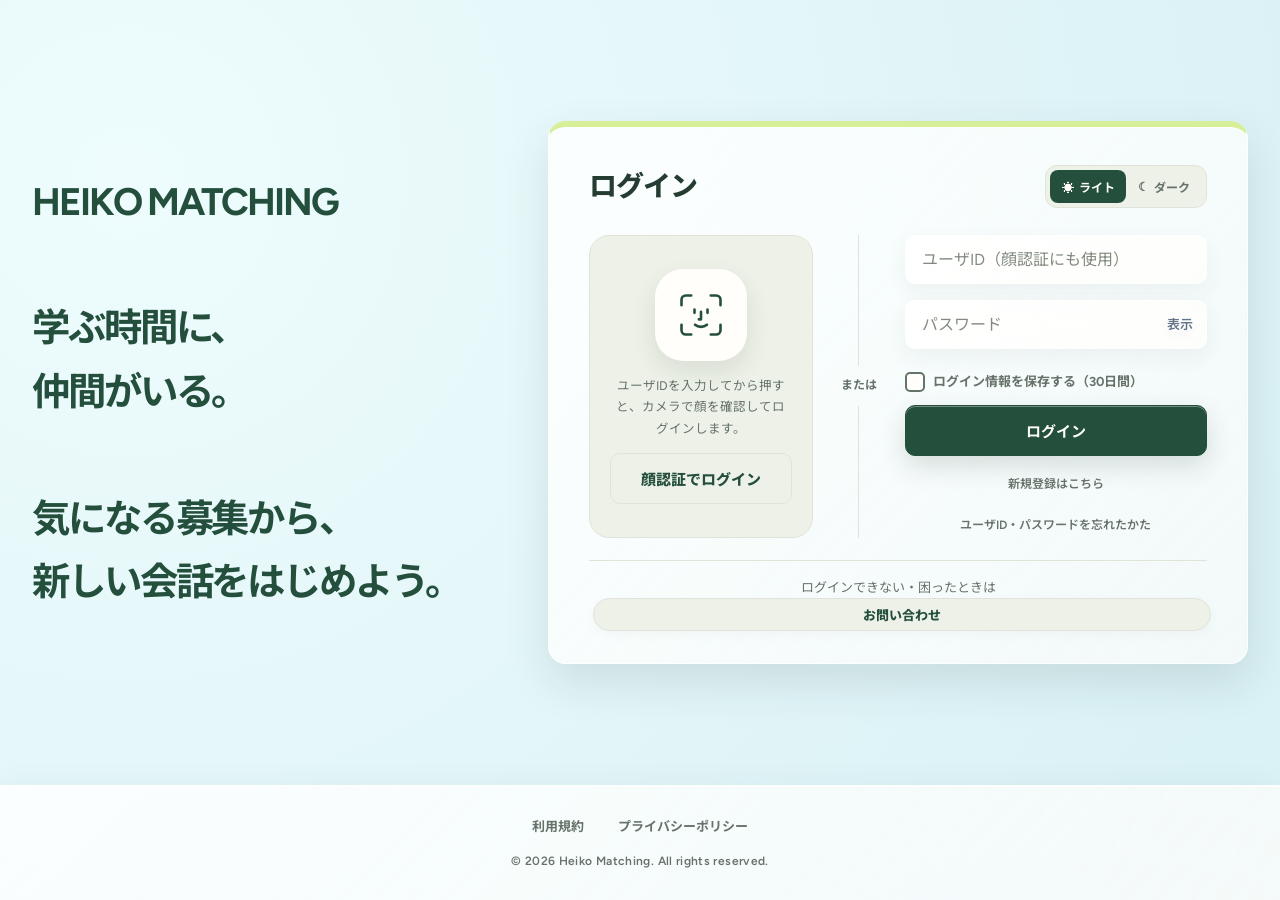
==== commit 0ae5a635: "feat: 先生と管理者の区分を追加" ====
--- a/index.html
+++ b/index.html
@@ -902,7 +902,7 @@
     <link rel="preconnect" href="https://fonts.googleapis.com">
     <link rel="preconnect" href="https://fonts.gstatic.com" crossorigin>
     <link rel="stylesheet" href="https://fonts.googleapis.com/css2?family=Figtree:wght@400..800&family=Noto+Sans+JP:wght@400..800&display=swap">
-    <link rel="stylesheet" href="theme.css?v=20261127u">
+    <link rel="stylesheet" href="theme.css?v=20261127w">
 
     <style>
         #remember-login:checked + .remember-login-checkmark {
--- a/theme.css
+++ b/theme.css
@@ -1847,3 +1847,8 @@
 .reply-bar-content .reply-quote-body span { -webkit-line-clamp:1; }
 html body button.reply-cancel { flex:0 0 auto; width:34px; height:34px; min-height:34px; margin:0; padding:0; border:0; border-radius:50%; background:transparent; color:var(--ui-muted); box-shadow:none; font-size:20px; cursor:pointer; }
 @media (prefers-reduced-motion:reduce) { .message-row:not(.is-swiping) { transition:none; } .message-row.is-highlighted { animation:none; background:var(--ui-soft); } }
+
+/* ===== 先生（管理者が設定したアカウント） ===== */
+.teacher-hint { margin:0 0 12px; font-size:12px; line-height:1.7; color:var(--ui-muted); text-align:left; }
+html body .user-badge.is-teacher { background:#b45309!important; border-color:#b45309!important; color:#ffffff!important; font-weight:800; }
+html body .user-badge.is-admin { background:#6d28d9!important; border-color:#6d28d9!important; color:#ffffff!important; font-weight:800; }
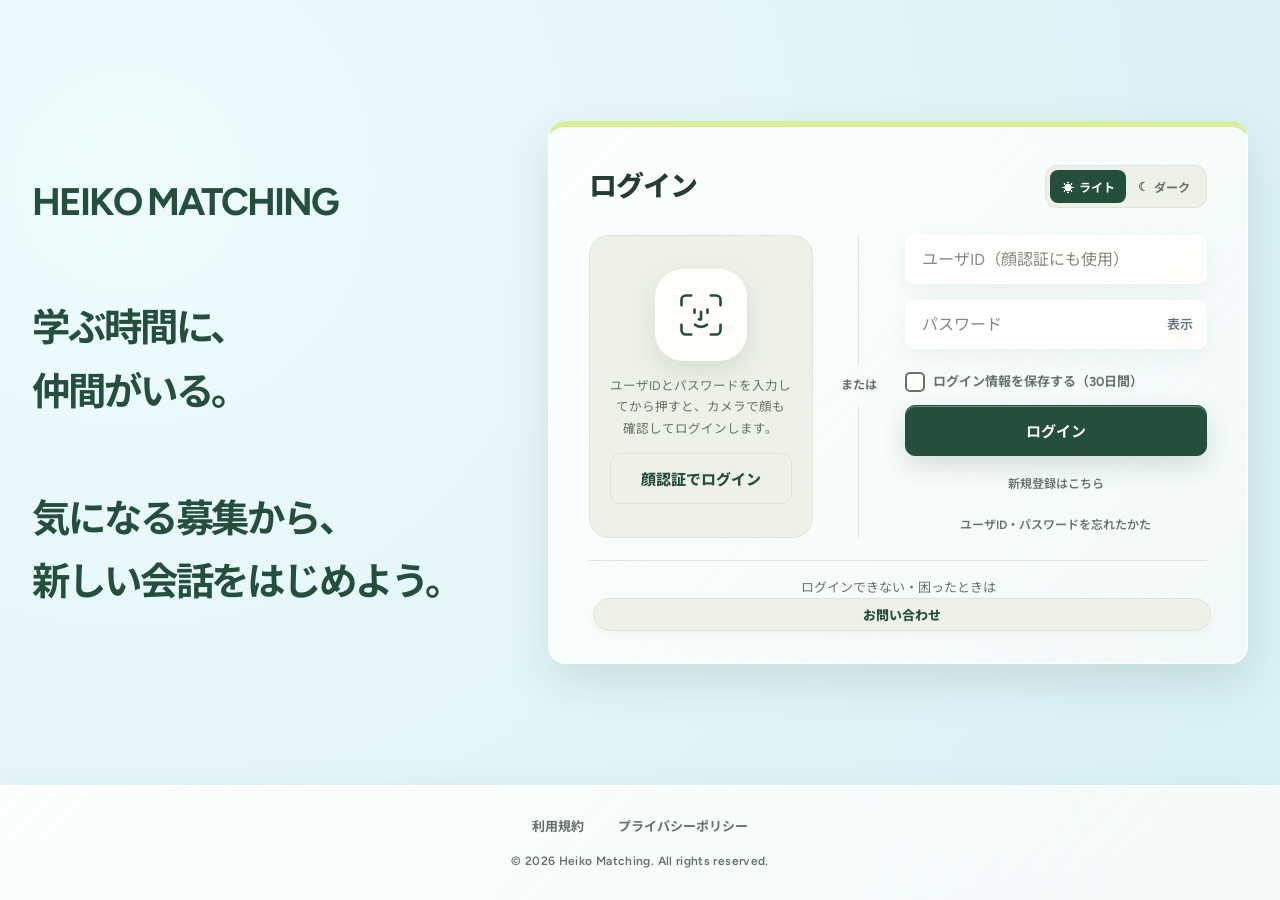
==== commit dd64ea04: "fix: 顔認証にパスワードを必須化し、プライバシーポリシーと公開ファイルを整理" ====
--- a/index.html
+++ b/index.html
@@ -902,7 +902,7 @@
     <link rel="preconnect" href="https://fonts.googleapis.com">
     <link rel="preconnect" href="https://fonts.gstatic.com" crossorigin>
     <link rel="stylesheet" href="https://fonts.googleapis.com/css2?family=Figtree:wght@400..800&family=Noto+Sans+JP:wght@400..800&display=swap">
-    <link rel="stylesheet" href="theme.css?v=20261127w">
+    <link rel="stylesheet" href="theme.css?v=20261127x">
 
     <style>
         #remember-login:checked + .remember-login-checkmark {
@@ -974,7 +974,7 @@
                     <path d="M18 19v3M30 19v3M24 21v7h-2M18.5 33c3 2.6 8 2.6 11 0"/>
                 </svg>
             </div>
-            <p class="login-face-caption">ユーザIDを入力してから押すと、<br>カメラで顔を確認してログインします。</p>
+            <p class="login-face-caption">ユーザIDとパスワードを入力してから押すと、<br>カメラで顔も確認してログインします。</p>
 
 
             <div id="camera-container" class="camera-box">
@@ -2040,6 +2040,21 @@
 
             }
 
+            // 顔だけではログインできない。カメラを起動する前にパスワードを確認する
+            const facePassword = document.getElementById('password').value.trim();
+
+            if (!facePassword) {
+
+                authStatus.innerText = "顔認証にはパスワードの入力も必要です。";
+
+                authStatus.style.color = "#ef4444";
+
+                document.getElementById('password').focus();
+
+                return;
+
+            }
+
 
             faceLoginBusy = true;
 
@@ -2106,6 +2121,8 @@
                         mode: "verify_face_for_user",
 
                         userId: userId,
+
+                        password: facePassword,
 
                         currentFeatures: currentLandmarks,
 
--- a/theme.css
+++ b/theme.css
@@ -1852,3 +1852,4 @@
 .teacher-hint { margin:0 0 12px; font-size:12px; line-height:1.7; color:var(--ui-muted); text-align:left; }
 html body .user-badge.is-teacher { background:#b45309!important; border-color:#b45309!important; color:#ffffff!important; font-weight:800; }
 html body .user-badge.is-admin { background:#6d28d9!important; border-color:#6d28d9!important; color:#ffffff!important; font-weight:800; }
+.btn-update-face[hidden] { display:none!important; }
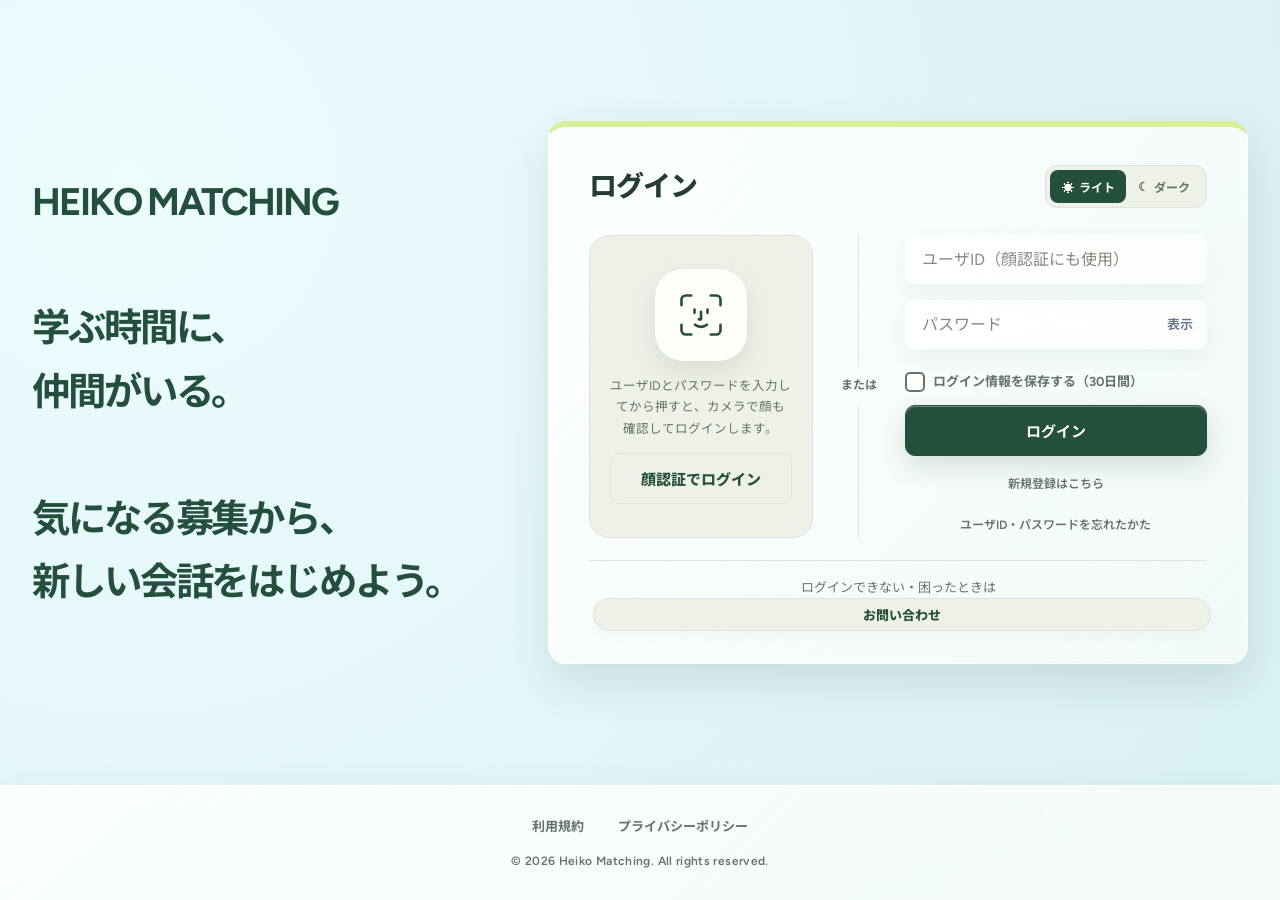
==== commit 1cf9483b: "feat: 新規登録で利用規約とプライバシーポリシーの確認と同意を必須化" ====
--- a/index.html
+++ b/index.html
@@ -902,7 +902,7 @@
     <link rel="preconnect" href="https://fonts.googleapis.com">
     <link rel="preconnect" href="https://fonts.gstatic.com" crossorigin>
     <link rel="stylesheet" href="https://fonts.googleapis.com/css2?family=Figtree:wght@400..800&family=Noto+Sans+JP:wght@400..800&display=swap">
-    <link rel="stylesheet" href="theme.css?v=20261127x">
+    <link rel="stylesheet" href="theme.css?v=20261128b">
 
     <style>
         #remember-login:checked + .remember-login-checkmark {
@@ -930,7 +930,7 @@
             transform: translate(-50%, -50%) rotate(45deg) scale(1);
         }
     </style>
-    <script src="ui.js?v=20261127u"></script>
+    <script src="ui.js?v=20261128a"></script>
     <script src="face-camera.js?v=20261118lazy"></script>
 </head>
 
@@ -1066,6 +1066,14 @@
 
                     <div id="register-section" style="display: none;">
 
+                        <fieldset class="terms-agreement" id="terms-agreement">
+                            <legend>登録の前に確認してください</legend>
+                            <button type="button" class="terms-open" data-doc="terms" data-no-busy><span>利用規約を読む</span><span class="terms-state">未確認</span></button>
+                            <button type="button" class="terms-open" data-doc="privacy" data-no-busy><span>プライバシーポリシーを読む</span><span class="terms-state">未確認</span></button>
+                            <label class="terms-check"><input type="checkbox" id="terms-agree" disabled> <span>利用規約とプライバシーポリシーに同意します</span></label>
+                            <p class="terms-hint" id="terms-hint">2つとも確認すると、チェックできるようになります。</p>
+                        </fieldset>
+
                         <button type="submit" class="btn-submit-primary"
                             style="background: linear-gradient(135deg, #10b981 0%, #059669 100%); box-shadow: 0 4px 12px rgba(16, 185, 129, 0.25);"
                             >認証コードを送信する</button>
@@ -1119,6 +1127,17 @@
 
 
     <!-- お問い合わせ（ログインできない人も送れる） -->
+    <dialog id="terms-dialog" class="terms-dialog" aria-labelledby="terms-dialog-title">
+        <div class="terms-dialog-head">
+            <h2 id="terms-dialog-title">利用規約</h2>
+            <button type="button" id="terms-close" class="terms-close" aria-label="閉じる" data-no-busy>×</button>
+        </div>
+        <div class="terms-dialog-body" id="terms-dialog-body" tabindex="0"></div>
+        <div class="terms-dialog-foot">
+            <p id="terms-dialog-note" aria-live="polite"></p>
+            <button type="button" id="terms-confirm" class="terms-confirm" disabled data-no-busy>確認しました</button>
+        </div>
+    </dialog>
     <dialog id="contact-dialog" class="contact-dialog" aria-labelledby="contact-title">
         <form id="contact-form" novalidate onsubmit="submitContact(event)">
             <div class="contact-head">
@@ -1829,6 +1848,109 @@
         }
 
 
+        // ===== 新規登録：利用規約とプライバシーポリシーの確認 =====
+        // それぞれを最後まで表示して「確認しました」を押すと、同意のチェックができる。
+        // 入力中の内容が消えないように、ページを移らずに登録画面の上に開く
+        const TERMS_DOCUMENTS = { terms: { page: "terms.html", title: "利用規約" }, privacy: { page: "privacy.html", title: "プライバシーポリシー" } };
+        const confirmedDocuments = new Set();
+        let openDocumentKey = "";
+        let documentRequest = 0;
+
+        function renderTermsState() {
+            document.querySelectorAll(".terms-open").forEach(button => {
+                const confirmed = confirmedDocuments.has(button.dataset.doc);
+                button.classList.toggle("is-confirmed", confirmed);
+                button.querySelector(".terms-state").textContent = confirmed ? "✓ 確認済み" : "未確認";
+            });
+            const ready = confirmedDocuments.size === Object.keys(TERMS_DOCUMENTS).length;
+            const checkbox = document.getElementById("terms-agree");
+            checkbox.disabled = !ready;
+            if (!ready) checkbox.checked = false;
+            document.getElementById("terms-hint").hidden = ready;
+        }
+
+        // 最後まで表示されたら「確認しました」を押せるようにする
+        function updateTermsConfirmButton() {
+            const body = document.getElementById("terms-dialog-body");
+            if (body.dataset.loaded !== "1") return;
+            if (body.clientHeight > 0 && body.scrollHeight - body.scrollTop - body.clientHeight <= 24) {
+                document.getElementById("terms-confirm").disabled = false;
+                document.getElementById("terms-dialog-note").textContent = "内容を確認したら、ボタンを押してください。";
+            }
+        }
+
+        async function openTermsDocument(key) {
+            const info = TERMS_DOCUMENTS[key];
+            const dialog = document.getElementById("terms-dialog");
+            const body = document.getElementById("terms-dialog-body");
+            const confirmButton = document.getElementById("terms-confirm");
+            const note = document.getElementById("terms-dialog-note");
+            const request = ++documentRequest;
+            openDocumentKey = key;
+            document.getElementById("terms-dialog-title").textContent = info.title;
+            body.dataset.loaded = "";
+            body.textContent = "読み込み中…";
+            body.scrollTop = 0;
+            confirmButton.disabled = true;
+            note.textContent = "最後まで読むと、ボタンを押せるようになります。";
+            if (!dialog.open) { if (dialog.showModal) dialog.showModal(); else dialog.setAttribute("open", ""); }
+            try {
+                const response = await fetch(info.page, { cache: "no-cache" });
+                if (!response.ok) throw new Error(`HTTP ${response.status}`);
+                const page = new DOMParser().parseFromString(await response.text(), "text/html");
+                if (request !== documentRequest) return;
+                // 本文だけを取り出す（戻るボタン、見出し、フッター、プログラムは除く）
+                page.body.querySelectorAll("script, style, footer, header, h1, [onclick]").forEach(element => element.remove());
+                if (!page.body.querySelector("h2")) throw new Error("本文がありません");
+                body.textContent = "";
+                body.append(...Array.from(page.body.childNodes).map(node => document.importNode(node, true)));
+                body.dataset.loaded = "1";
+                body.focus({ preventScroll: true });
+                requestAnimationFrame(updateTermsConfirmButton);
+                setTimeout(updateTermsConfirmButton, 300);
+            } catch (error) {
+                if (request !== documentRequest) return;
+                // 画面内に表示できないときは、別のタブで開いて確認してもらう
+                body.textContent = "内容を表示できませんでした。下のリンクから開いて確認してください。";
+                const link = document.createElement("a");
+                link.href = info.page;
+                link.target = "_blank";
+                link.rel = "noopener";
+                link.className = "terms-fallback-link";
+                link.textContent = `${info.title}を別のタブで開く`;
+                link.addEventListener("click", () => { confirmButton.disabled = false; note.textContent = "内容を確認したら、ボタンを押してください。"; });
+                body.appendChild(link);
+            }
+        }
+
+        function closeTermsDocument() {
+            documentRequest++;
+            const dialog = document.getElementById("terms-dialog");
+            if (dialog.open && dialog.close) dialog.close();
+            else dialog.removeAttribute("open");
+        }
+
+        function resetTermsAgreement() {
+            confirmedDocuments.clear();
+            document.getElementById("terms-agree").checked = false;
+            renderTermsState();
+        }
+
+        document.addEventListener("DOMContentLoaded", () => {
+            document.querySelectorAll(".terms-open").forEach(button => button.addEventListener("click", () => openTermsDocument(button.dataset.doc)));
+            document.getElementById("terms-dialog-body").addEventListener("scroll", updateTermsConfirmButton, { passive: true });
+            window.addEventListener("resize", updateTermsConfirmButton);
+            document.getElementById("terms-close").addEventListener("click", closeTermsDocument);
+            document.getElementById("terms-confirm").addEventListener("click", () => {
+                confirmedDocuments.add(openDocumentKey);
+                closeTermsDocument();
+                renderTermsState();
+                const next = document.querySelector(".terms-open:not(.is-confirmed)") || document.getElementById("terms-agree");
+                next.focus({ preventScroll: true });
+            });
+        });
+
+
         function toggleMode(mode) {
 
             const title = document.getElementById("form-title");
@@ -1922,6 +2044,7 @@
                 document.getElementById("display-name").value = "";
 
                 document.getElementById("reg-email").value = "";
+                resetTermsAgreement();
 
 
                 faceLoginBtn.style.display = "inline-block";
@@ -2289,6 +2412,10 @@
             if (passwordError) return updateMsg(passwordError, "error");
             if (password !== confirm) return updateMsg("パスワードが一致しません", "error");
             if (!email.includes("@")) return updateMsg("メールアドレスの形式が正しくありません", "error");
+            if (!document.getElementById("terms-agree").checked) {
+                document.getElementById("terms-agreement").scrollIntoView({ block: "center", behavior: "smooth" });
+                return updateMsg("利用規約とプライバシーポリシーを確認して、同意にチェックしてください", "error");
+            }
 
 
             try {
@@ -2306,6 +2433,8 @@
                     email: email,
 
                     password: password,
+
+                    termsAgreed: true,
 
                     faceFeatures: savedFeaturesText
 
--- a/theme.css
+++ b/theme.css
@@ -1853,3 +1853,64 @@
 html body .user-badge.is-teacher { background:#b45309!important; border-color:#b45309!important; color:#ffffff!important; font-weight:800; }
 html body .user-badge.is-admin { background:#6d28d9!important; border-color:#6d28d9!important; color:#ffffff!important; font-weight:800; }
 .btn-update-face[hidden] { display:none!important; }
+
+/* ===== 運営からのお知らせ ===== */
+html body .navbar button.heiko-bell { position:relative; display:inline-grid; place-items:center; flex:0 0 auto; cursor:pointer; }
+.heiko-bell svg { width:22px; height:22px; }
+.heiko-bell-badge { position:absolute; top:2px; right:1px; min-width:17px; height:17px; padding:0 4px; box-sizing:border-box; display:grid; place-items:center; border-radius:999px; background:#ef4444; color:#ffffff; font-size:10px; font-weight:800; line-height:1; }
+.heiko-bell-badge[hidden] { display:none; }
+@media (min-width:769px) and (min-aspect-ratio:1/1) {
+ html body .navbar > button.heiko-bell.heiko-bell { position:absolute; top:22px; right:10px; width:38px!important; min-width:0!important; height:38px!important; min-height:0!important; margin:0!important; padding:0!important; border:1px solid var(--ui-line)!important; border-radius:50%!important; background:var(--ui-paper)!important; color:var(--ui-ink)!important; box-shadow:none!important; }
+}
+/* アイコンだけの細いメニューでは、ロゴの下に置く */
+@media (min-width:769px) and (max-width:1199px) and (min-aspect-ratio:1/1) {
+ body:has(> .navbar > .heiko-bell) .navbar > .logo { margin-bottom:12px!important; }
+ html body .navbar > button.heiko-bell.heiko-bell { position:relative; order:1; top:0; right:0; align-self:center; margin:0 0 16px!important; }
+}
+.heiko-tour-body { max-height:42vh; overflow-y:auto; overflow-wrap:anywhere; }
+.news-dialog { width:min(560px, calc(100vw - 32px)); max-height:calc(100dvh - 48px); padding:0; border:1px solid var(--ui-line); border-radius:20px; background:var(--ui-paper); color:var(--ui-ink); box-shadow:0 30px 80px rgba(0,0,0,.3); overflow:hidden; }
+.news-dialog[open] { display:flex; flex-direction:column; }
+.news-dialog::backdrop { background:rgba(10,20,30,.55); }
+.news-head { display:flex; align-items:center; justify-content:space-between; gap:12px; padding:16px 20px; border-bottom:1px solid var(--ui-line); }
+.news-head h2 { margin:0; font-size:17px; font-weight:800; }
+html body .news-dialog button.news-close { width:36px; height:36px; min-height:36px; margin:0; padding:0; border:0; border-radius:50%; background:var(--ui-soft); color:var(--ui-ink); box-shadow:none; font-size:20px; cursor:pointer; }
+.news-list { list-style:none; margin:0; padding:14px 20px 20px; overflow-y:auto; overscroll-behavior:contain; display:flex; flex-direction:column; gap:12px; }
+.news-item { padding:12px 14px; border:1px solid var(--ui-line); border-radius:12px; }
+.news-item.is-new { border-color:var(--ui-green); background:var(--ui-soft); }
+.news-item small { font-size:11px; font-weight:700; color:var(--ui-muted); }
+.news-item h3 { margin:4px 0 6px; font-size:15px; font-weight:800; overflow-wrap:anywhere; }
+.news-item p { margin:0; font-size:14px; line-height:1.8; white-space:pre-wrap; overflow-wrap:anywhere; }
+.news-empty { padding:20px 0; text-align:center; color:var(--ui-muted); font-size:14px; }
+
+/* ===== 新規登録：利用規約とプライバシーポリシーの確認 ===== */
+.terms-agreement { margin:4px 0 14px; padding:12px 14px 14px; border:1px solid var(--ui-line); border-radius:14px; text-align:left; display:flex; flex-direction:column; gap:8px; min-width:0; }
+.terms-agreement legend { padding:0 6px; font-size:12px; font-weight:800; color:var(--ui-muted); }
+html body .terms-agreement button.terms-open { display:flex; align-items:center; justify-content:space-between; gap:10px; width:100%; min-height:44px; margin:0; padding:9px 12px; border:1px solid var(--ui-line); border-radius:10px; background:var(--ui-soft); color:var(--ui-ink); box-shadow:none; font-size:14px; font-weight:700; text-align:left; cursor:pointer; }
+.terms-open .terms-state { flex:0 0 auto; padding:2px 8px; border-radius:999px; border:1px solid var(--ui-line); color:var(--ui-muted); font-size:11px; }
+.terms-open.is-confirmed .terms-state { background:#16a34a; border-color:#16a34a; color:#ffffff; }
+html body .terms-agreement label.terms-check { display:flex; align-items:flex-start; gap:10px; margin:4px 0 0; font-size:14px; font-weight:700; line-height:1.6; color:var(--ui-ink); cursor:pointer; }
+html body .terms-check input { flex:0 0 auto; width:20px; height:20px; margin:2px 0 0; accent-color:#059669; }
+html body .terms-check:has(input:disabled) { opacity:.55; cursor:not-allowed; }
+.terms-hint { margin:0; font-size:12px; line-height:1.6; color:var(--ui-muted); }
+.terms-hint[hidden] { display:none; }
+.terms-dialog { width:min(720px, calc(100vw - 24px)); height:min(80dvh, 760px); max-height:calc(100dvh - 24px); padding:0; border:1px solid var(--ui-line); border-radius:20px; background:var(--ui-paper); color:var(--ui-ink); box-shadow:0 30px 80px rgba(0,0,0,.3); overflow:hidden; }
+.terms-dialog[open] { display:flex; flex-direction:column; }
+.terms-dialog::backdrop { background:rgba(10,20,30,.6); }
+.terms-dialog-head { display:flex; align-items:center; justify-content:space-between; gap:12px; padding:14px 18px; border-bottom:1px solid var(--ui-line); }
+.terms-dialog-head h2 { margin:0; font-size:17px; font-weight:800; }
+html body .terms-dialog button.terms-close { width:36px; height:36px; min-height:36px; margin:0; padding:0; border:0; border-radius:50%; background:var(--ui-soft); color:var(--ui-ink); box-shadow:none; font-size:20px; cursor:pointer; }
+.terms-dialog-body { flex:1 1 auto; min-height:0; overflow-y:auto; overscroll-behavior:contain; padding:6px 18px 18px; text-align:left; font-size:14px; line-height:1.8; overflow-wrap:anywhere; }
+.terms-dialog-body h2 { margin:22px 0 6px; padding:0; border:0; background:transparent; font-size:15px; font-weight:800; color:var(--ui-ink); }
+.terms-dialog-body :is(p, li) { margin:6px 0; font-size:14px; color:var(--ui-ink); text-align:left; }
+.terms-dialog-body ul { margin:6px 0; padding-left:20px; }
+.terms-fallback-link { display:block; margin-top:12px; font-weight:800; color:var(--ui-green); }
+.terms-dialog-foot { display:flex; flex-wrap:wrap; align-items:center; justify-content:space-between; gap:10px; padding:12px 18px calc(12px + env(safe-area-inset-bottom)); border-top:1px solid var(--ui-line); }
+.terms-dialog-foot p { flex:1 1 200px; margin:0; font-size:12px; line-height:1.6; color:var(--ui-muted); }
+html body .terms-dialog button.terms-confirm { flex:0 0 auto; min-height:44px; margin:0; padding:10px 22px; border:0; border-radius:12px; background:#059669; color:#ffffff; box-shadow:none; font-size:15px; font-weight:800; cursor:pointer; }
+html body .terms-dialog button.terms-confirm:disabled { opacity:.4; cursor:not-allowed; }
+/* 共通の入力欄の指定でチェックの印が隠れるため、印は自分で描く */
+html body .terms-check input#terms-agree { -webkit-appearance:none!important; appearance:none!important; position:relative; width:22px!important; height:22px!important; min-height:0!important; padding:0!important; border:2px solid var(--ui-muted)!important; border-radius:6px!important; background:var(--ui-paper)!important; box-shadow:none!important; cursor:pointer; }
+html body .terms-check input#terms-agree:checked { background:#059669!important; border-color:#059669!important; }
+html body .terms-check input#terms-agree:checked::after { content:""; position:absolute; left:6px; top:2px; width:5px; height:11px; border-right:3px solid #ffffff; border-bottom:3px solid #ffffff; transform:rotate(45deg); }
+html body .terms-check input#terms-agree:focus-visible { outline:3px solid var(--ui-green); outline-offset:2px; }
+html body .terms-check input#terms-agree:disabled { cursor:not-allowed; }
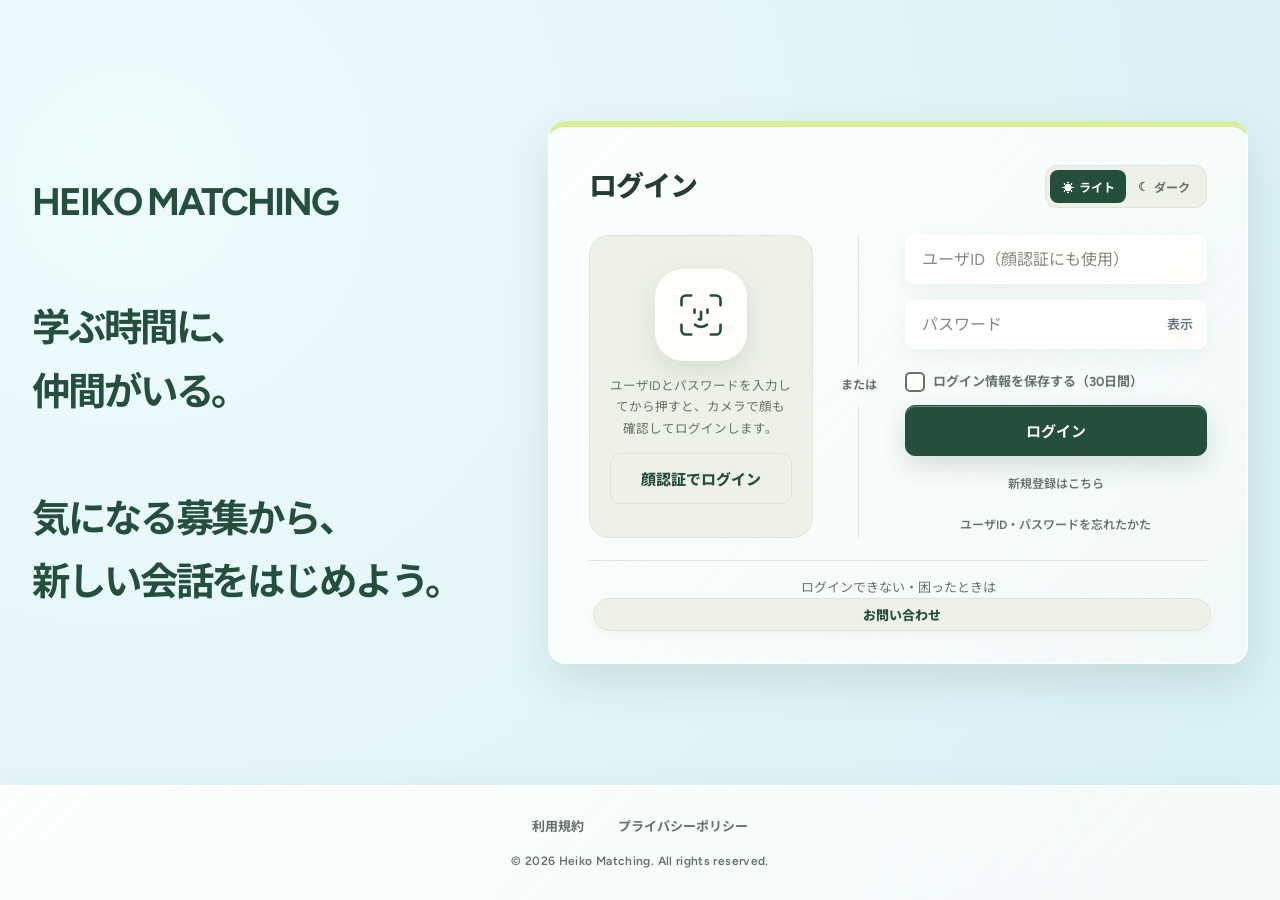
==== commit 983f5eeb: "feat: マイページを整理し、ユーザIDとパスワードの変更を追加" ====
--- a/index.html
+++ b/index.html
@@ -902,7 +902,7 @@
     <link rel="preconnect" href="https://fonts.googleapis.com">
     <link rel="preconnect" href="https://fonts.gstatic.com" crossorigin>
     <link rel="stylesheet" href="https://fonts.googleapis.com/css2?family=Figtree:wght@400..800&family=Noto+Sans+JP:wght@400..800&display=swap">
-    <link rel="stylesheet" href="theme.css?v=20261128b">
+    <link rel="stylesheet" href="theme.css?v=20261128e">
 
     <style>
         #remember-login:checked + .remember-login-checkmark {
@@ -930,7 +930,7 @@
             transform: translate(-50%, -50%) rotate(45deg) scale(1);
         }
     </style>
-    <script src="ui.js?v=20261128a"></script>
+    <script src="ui.js?v=20261128e"></script>
     <script src="face-camera.js?v=20261118lazy"></script>
 </head>
 
--- a/theme.css
+++ b/theme.css
@@ -1914,3 +1914,71 @@
 html body .terms-check input#terms-agree:checked::after { content:""; position:absolute; left:6px; top:2px; width:5px; height:11px; border-right:3px solid #ffffff; border-bottom:3px solid #ffffff; transform:rotate(45deg); }
 html body .terms-check input#terms-agree:focus-visible { outline:3px solid var(--ui-green); outline-offset:2px; }
 html body .terms-check input#terms-agree:disabled { cursor:not-allowed; }
+
+/* ===== マイページ：右側のカードをそろえる ===== */
+/* 並び順：ユーザID → 通知 → 外観とホーム画面追加（横並び） → 連携 → ブロック → 削除 */
+[data-page="profile"] .profile-col-settings > .profile-id-section { order:1; }
+[data-page="profile"] .profile-col-settings > .heiko-notify-settings { order:2; }
+[data-page="profile"] .profile-col-settings > .appearance-settings { order:3; }
+[data-page="profile"] .profile-col-settings > .heiko-pwa-install-card { order:4; }
+[data-page="profile"] .profile-col-settings > .profile-account-section { order:5; }
+[data-page="profile"] .profile-col-settings > #blocked-users-panel { order:6; }
+[data-page="profile"] .profile-col-settings > .profile-danger { order:7; }
+html body[data-page="profile"] .profile-col-settings > :is(.profile-id-section, .heiko-notify-settings, .appearance-settings, .heiko-pwa-install-card, .profile-account-section, #blocked-users-panel) {
+ box-sizing:border-box; width:100%; margin:0!important; padding:20px!important; border:1px solid var(--ui-line)!important; border-radius:18px!important;
+ background:linear-gradient(135deg,var(--glass-surface-strong),var(--glass-surface))!important; box-shadow:none!important; text-align:left!important;
+}
+html body[data-page="profile"] .profile-col-settings > * :is(h3) { margin:0 0 8px!important; font-size:15px!important; font-weight:800!important; line-height:1.5; color:var(--ui-ink)!important; text-align:left!important; }
+html body[data-page="profile"] .profile-col-settings .appearance-settings p, html body[data-page="profile"] .profile-col-settings .profile-id-section p, html body[data-page="profile"] .profile-col-settings .heiko-pwa-install-card p { margin:0 0 12px; font-size:13px; line-height:1.7; color:var(--ui-muted); }
+html body[data-page="profile"] .heiko-pwa-install-card .heiko-pwa-kicker { display:none; }
+html body[data-page="profile"] .profile-account-actions .btn-update-face { display:block; width:100%; min-height:46px; margin:0!important; padding:12px 16px!important; border:1px solid var(--ui-line)!important; border-radius:10px!important; background:var(--ui-soft)!important; color:var(--ui-green)!important; font-size:14px!important; font-weight:700!important; text-decoration:none!important; }
+html body[data-page="profile"] .profile-account-actions #line-link-status { text-align:left; }
+.profile-id-row { display:flex; align-items:center; gap:10px; margin:0 0 10px; }
+.profile-id-row code { flex:1; min-width:0; padding:10px 14px; border:1px dashed var(--ui-line); border-radius:10px; font-family:ui-monospace,SFMono-Regular,Menlo,Consolas,monospace; font-size:17px; font-weight:700; color:var(--ui-ink); overflow-wrap:anywhere; user-select:all; -webkit-user-select:all; }
+html body button.profile-id-button { flex:0 0 auto; min-height:42px; margin:0; padding:9px 16px; border:1px solid var(--ui-line); border-radius:10px; background:var(--ui-soft); color:var(--ui-green); box-shadow:none; font-size:13px; font-weight:800; cursor:pointer; }
+html body button.profile-id-button.is-wide { width:100%; }
+html body button.profile-id-button[hidden] { display:none; }
+
+/* 横幅が広いとき：外観とホーム画面追加は同じ高さで横に並べる */
+@media (min-width:1000px) {
+ html body[data-page="profile"] .profile-col-settings > :is(.profile-id-section, .heiko-notify-settings, .profile-account-section, #blocked-users-panel, .profile-danger) { grid-column:1 / -1; }
+ html body[data-page="profile"] .profile-col-settings > :is(.appearance-settings, .heiko-pwa-install-card) { grid-column:auto; display:flex; flex-direction:column; justify-content:flex-start!important; gap:0; }
+ html body[data-page="profile"] .profile-col-settings > .heiko-pwa-install-card > button { margin-top:auto; }
+}
+/* 狭いとき：外側の大きな枠をやめて、同じ形のカードを縦に並べる */
+@media (max-width:999px) {
+ html body[data-page="profile"] .profile-card { margin:0; padding:0!important; border:0!important; background:transparent!important; box-shadow:none!important; backdrop-filter:none!important; -webkit-backdrop-filter:none!important; }
+ html body[data-page="profile"] .profile-layout { display:flex; flex-direction:column; gap:14px; }
+ html body[data-page="profile"] .profile-col-basic { box-sizing:border-box; width:100%; padding:20px; border:1px solid var(--ui-line); border-radius:18px; background:linear-gradient(135deg,var(--glass-surface-strong),var(--glass-surface)); }
+ html body[data-page="profile"] .profile-col-basic .form-group { text-align:left; }
+ html body[data-page="profile"] .profile-col-basic .btn-large { width:100%; margin-bottom:0; }
+ html body[data-page="profile"] .profile-col-settings { display:flex; flex-direction:column; gap:14px; }
+ html body[data-page="profile"] .profile-account-actions { display:flex!important; flex-direction:column; gap:10px!important; margin:4px 0 0!important; }
+ html body[data-page="profile"] .profile-account-actions > button { width:100%; min-height:46px; margin:0!important; }
+ html body[data-page="profile"] .profile-col-settings > .heiko-pwa-install-card > button { width:100%; }
+ html body[data-page="profile"] .profile-danger { margin:0!important; text-align:center; }
+}
+
+/* ===== ユーザID変更の画面 ===== */
+.user-id-dialog { box-sizing:border-box; width:min(480px, calc(100vw - 24px)); max-height:calc(100dvh - 24px); padding:22px; border:1px solid var(--ui-line); border-radius:20px; background:var(--ui-paper); color:var(--ui-ink); box-shadow:0 30px 80px rgba(0,0,0,.3); overflow-y:auto; text-align:left; }
+.user-id-dialog::backdrop { background:rgba(10,20,30,.6); }
+.user-id-dialog h2 { margin:0 0 12px; font-size:18px; font-weight:800; }
+.user-id-notes { margin:0 0 16px; padding-left:20px; font-size:13px; line-height:1.8; }
+.user-id-dialog label { display:flex; flex-direction:column; gap:6px; margin:0 0 12px; font-size:13px; font-weight:700; }
+.user-id-dialog label input { box-sizing:border-box; width:100%; min-height:46px; padding:10px 12px; font-size:16px; }
+.user-id-message { margin:0 0 12px; font-size:13px; font-weight:700; line-height:1.7; color:#d97706; }
+.user-id-message:empty { display:none; }
+.user-id-actions { display:flex; justify-content:flex-end; gap:10px; }
+html body .user-id-dialog button { min-height:44px; margin:0; padding:10px 20px; border-radius:12px; box-shadow:none; font-size:14px; font-weight:800; cursor:pointer; }
+html body .user-id-dialog button.user-id-cancel { border:1px solid var(--ui-line); background:transparent; color:var(--ui-ink); }
+html body .user-id-dialog button.user-id-submit { border:0; background:var(--ui-green); color:var(--ui-paper); }
+html body .user-id-dialog button:disabled { opacity:.5; cursor:not-allowed; }
+.user-id-result { display:block; margin:12px 0 16px; padding:14px; border:1px dashed var(--ui-line); border-radius:12px; text-align:center; font-size:20px; font-weight:800; overflow-wrap:anywhere; user-select:all; -webkit-user-select:all; }
+.profile-id-actions { display:flex; flex-direction:column; gap:8px; }
+.user-id-dialog label.user-id-show { flex-direction:row; align-items:center; gap:8px; font-weight:600; cursor:pointer; }
+html body .user-id-dialog label.user-id-show input { width:20px!important; height:20px!important; min-height:0!important; margin:0; padding:0!important; accent-color:#059669; }
+/* 共通の入力欄の指定でチェックの印が隠れるチェックボックスは、印を自分で描く */
+html body :is(.user-id-show, .heiko-notify-sound) input[type="checkbox"] { -webkit-appearance:none!important; appearance:none!important; flex:0 0 auto; position:relative; width:20px!important; height:20px!important; min-height:0!important; margin:0!important; padding:0!important; border:2px solid var(--ui-muted)!important; border-radius:6px!important; background:var(--ui-paper)!important; box-shadow:none!important; cursor:pointer; }
+html body :is(.user-id-show, .heiko-notify-sound) input[type="checkbox"]:checked { background:#059669!important; border-color:#059669!important; }
+html body :is(.user-id-show, .heiko-notify-sound) input[type="checkbox"]:checked::after { content:""; position:absolute; left:5px; top:1px; width:5px; height:10px; border-right:3px solid #ffffff; border-bottom:3px solid #ffffff; transform:rotate(45deg); }
+html body :is(.user-id-show, .heiko-notify-sound) input[type="checkbox"]:focus-visible { outline:3px solid var(--ui-green); outline-offset:2px; }
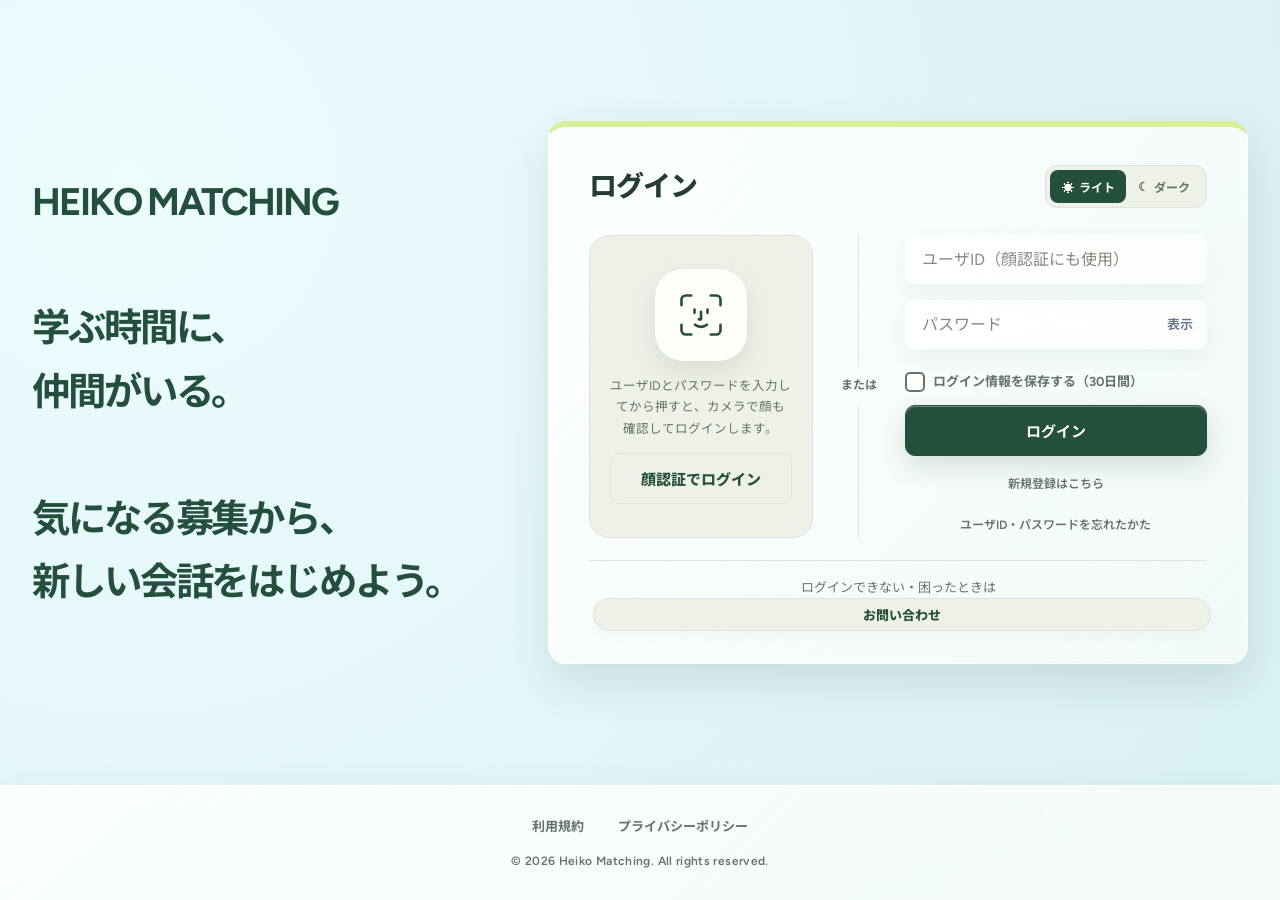
==== commit 3332ca98: "fix: サイドメニューのホバーの動きを滑らかに修正" ====
--- a/index.html
+++ b/index.html
@@ -902,7 +902,7 @@
     <link rel="preconnect" href="https://fonts.googleapis.com">
     <link rel="preconnect" href="https://fonts.gstatic.com" crossorigin>
     <link rel="stylesheet" href="https://fonts.googleapis.com/css2?family=Figtree:wght@400..800&family=Noto+Sans+JP:wght@400..800&display=swap">
-    <link rel="stylesheet" href="theme.css?v=20261128e">
+    <link rel="stylesheet" href="theme.css?v=20261128f">
 
     <style>
         #remember-login:checked + .remember-login-checkmark {
--- a/theme.css
+++ b/theme.css
@@ -1982,3 +1982,21 @@
 html body :is(.user-id-show, .heiko-notify-sound) input[type="checkbox"]:checked { background:#059669!important; border-color:#059669!important; }
 html body :is(.user-id-show, .heiko-notify-sound) input[type="checkbox"]:checked::after { content:""; position:absolute; left:5px; top:1px; width:5px; height:10px; border-right:3px solid #ffffff; border-bottom:3px solid #ffffff; transform:rotate(45deg); }
 html body :is(.user-id-show, .heiko-notify-sound) input[type="checkbox"]:focus-visible { outline:3px solid var(--ui-green); outline-offset:2px; }
+
+/* ===== サイドメニュー：ホバーの移動を滑らかにする =====
+   項目の指定が「背景の色だけを滑らかに変える」になっていたため、右への移動が1コマで飛んでいた。
+   移動と色を同じ動き方にそろえる（「更新」ボタンも、ほかの項目と同じ動きにする） */
+@media (min-width:769px) and (min-aspect-ratio:1/1) and (hover:hover) and (pointer:fine) {
+ html body:has(> .navbar) .navbar :is(.nav-links, .nav-secondary) > :is(.nav-item, .btn-logout),
+ html body:has(> .navbar) .navbar .heiko-page-refresh.is-side-nav {
+  transition: transform .42s cubic-bezier(.25,.8,.25,1), background-color .42s cubic-bezier(.25,.8,.25,1), color .25s ease !important;
+ }
+ html body:has(> .navbar) .navbar .heiko-page-refresh.is-side-nav:not(:disabled):hover { transform: translate3d(6px, 0, 0) !important; }
+ /* 押している間の少し縮む動きは、すぐに反応させる */
+ html body:has(> .navbar) .navbar :is(.nav-links, .nav-secondary) > :is(.nav-item, .btn-logout):active,
+ html body:has(> .navbar) .navbar .heiko-page-refresh.is-side-nav:active { transition-duration: .12s !important; }
+}
+@media (prefers-reduced-motion: reduce) {
+ html body:has(> .navbar) .navbar :is(.nav-links, .nav-secondary) > :is(.nav-item, .btn-logout),
+ html body:has(> .navbar) .navbar .heiko-page-refresh.is-side-nav { transition: background-color .2s ease !important; transform: none !important; }
+}
